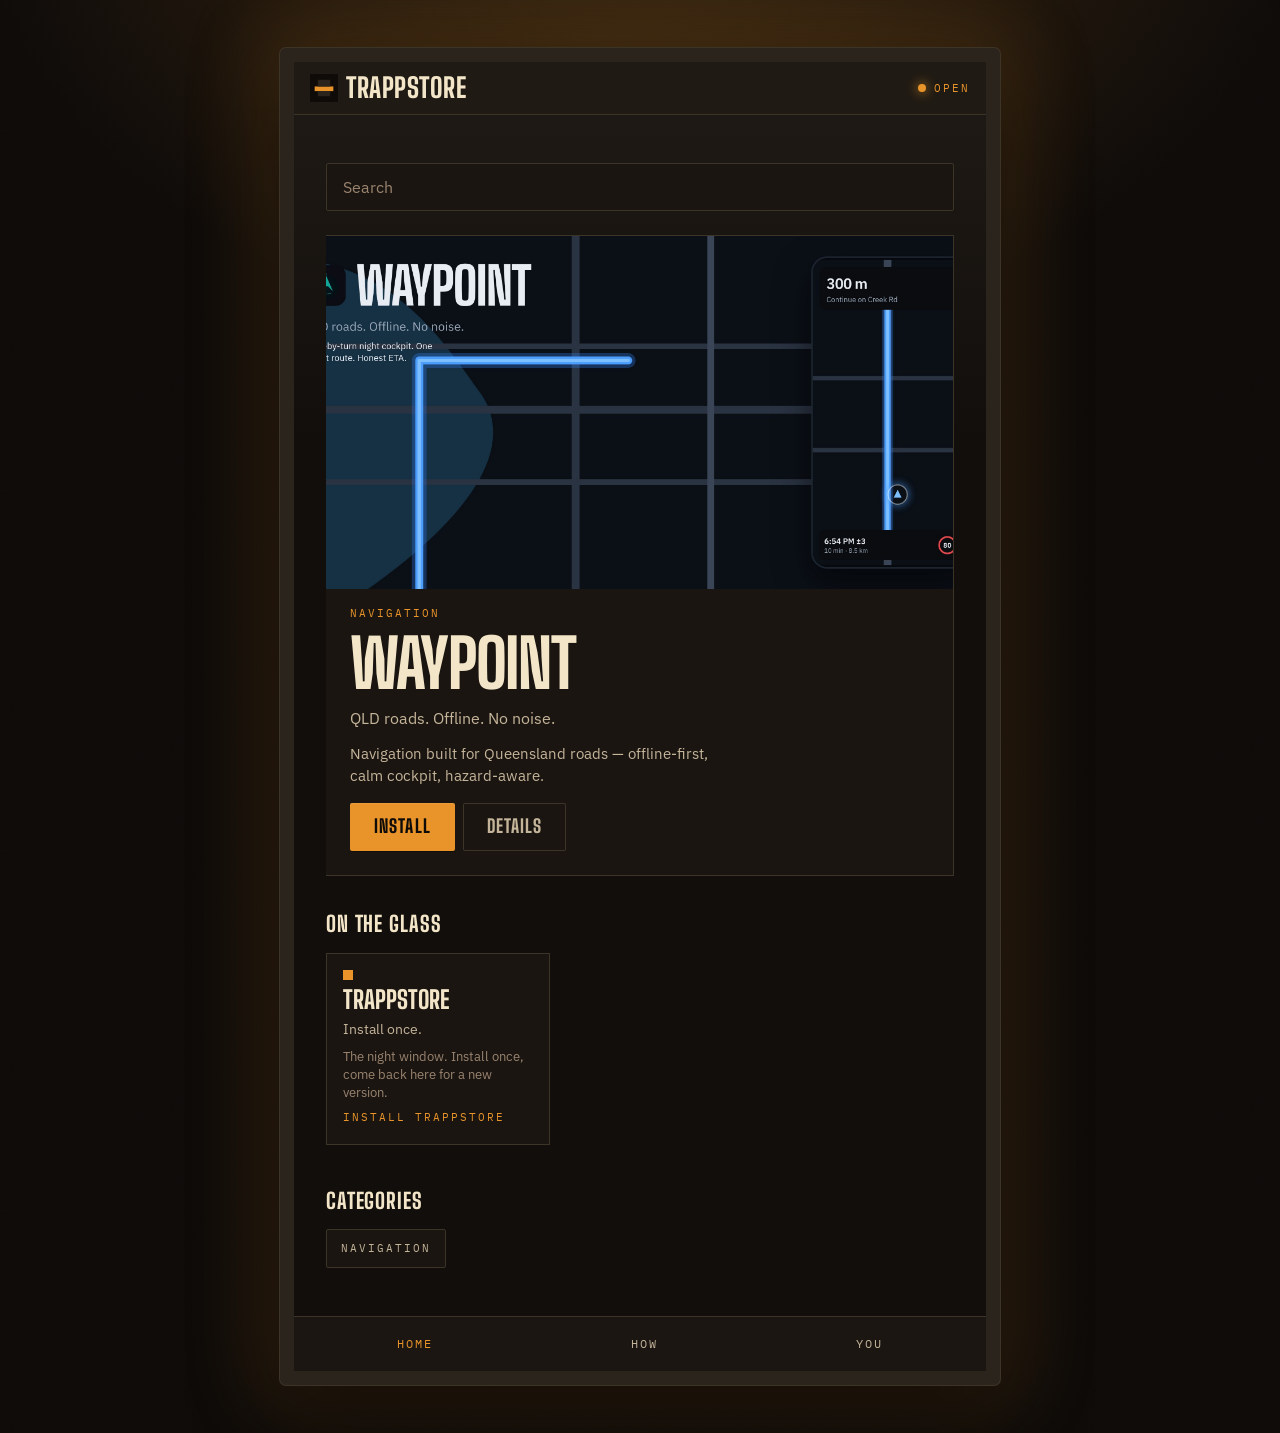
==== index.html @ bc05eb00 "Drop store 2.3.1. Open the APK from Files." ====
<!DOCTYPE html>
<html lang="en">
  <head>
    <meta charset="UTF-8" />
    <meta name="viewport" content="width=device-width, initial-scale=1, viewport-fit=cover" />
    <title>Trappstore</title>
    <meta
      name="description"
      content="Install once. Updates come back here."
    />
    <meta name="theme-color" content="#120E0B" />
    <meta name="color-scheme" content="dark" />
    <meta name="apple-mobile-web-app-capable" content="yes" />
    <meta name="apple-mobile-web-app-status-bar-style" content="black-translucent" />
    <meta name="apple-mobile-web-app-title" content="Trappstore" />
    <link rel="icon" href="/favicon.svg" type="image/svg+xml" />
    <link rel="apple-touch-icon" href="/brand/mark-maskable.svg" />
    <link rel="manifest" href="/site.webmanifest" />
    <link rel="canonical" href="https://trappstore.com/" />
    <meta property="og:type" content="website" />
    <meta property="og:url" content="https://trappstore.com/" />
    <meta property="og:title" content="Trappstore" />
    <meta
      property="og:description"
      content="Install once. Updates come back here."
    />
    <meta property="og:image" content="https://trappstore.com/brand/og.svg" />
    <meta name="twitter:card" content="summary_large_image" />
    <link rel="preload" href="/fonts/big-shoulders-display-700_900-normal-832b1554.woff2" as="font" type="font/woff2" crossorigin />
    <link rel="preload" href="/fonts/ibm-plex-sans-400_600-normal-a68a2001.woff2" as="font" type="font/woff2" crossorigin />
    <link rel="stylesheet" href="/fonts/fonts.css" />
    <script type="module" crossorigin src="/assets/index-CvaovTSV.js"></script>
    <link rel="stylesheet" crossorigin href="/assets/index-BJLSFcBo.css">
  </head>
  <body>
    <div class="night">
      <div class="grain" aria-hidden="true"></div>
      <div class="stage">
        <div class="window">
          <header class="transom">
            <a class="brand" href="/">
              <img src="/brand/mark.svg" width="28" height="28" alt="" />
              <span class="brand-name">Trappstore</span>
            </a>
            <span class="lamp">
              <span class="lamp-dot" aria-hidden="true"></span>
              <span class="lamp-label">Open</span>
            </span>
          </header>
          <div class="marquee" aria-hidden="true" hidden>
            <div class="marquee-track" id="marquee"></div>
          </div>
          <main class="glass" id="app">
            <p class="kicker">Loading the shelf</p>
          </main>
          <footer class="sill">
            <span>SHA-256 · Android 8+</span>
            <a href="/how">How it works</a>
          </footer>
        </div>
      </div>
    </div>

    <noscript>
      <p>JavaScript is off. The files still work.</p>
      <ul>
        <li><a href="/trappstore.apk">Trappstore (Android)</a></li>
        <li><a href="/waypoint/waypoint-0.4.0.apk">Waypoint</a></li>
      </ul>
    </noscript>
  </body>
</html>
---- fonts/fonts.css ----
/* Self-hosted. Latin + Latin-ext only. Variable axes where the file carries them. */

@font-face {
  font-family: "Big Shoulders Display";
  font-style: normal;
  font-weight: 700 900;
  font-display: swap;
  src: url("./big-shoulders-display-700_900-normal-832b1554.woff2") format("woff2");
  unicode-range: U+0000-00FF, U+0131, U+0152-0153, U+02BB-02BC, U+02C6, U+02DA, U+02DC,
    U+0304, U+0308, U+0329, U+2000-206F, U+20AC, U+2122, U+2191, U+2193, U+2212, U+2215,
    U+FEFF, U+FFFD;
}

@font-face {
  font-family: "Big Shoulders Display";
  font-style: normal;
  font-weight: 700 900;
  font-display: swap;
  src: url("./big-shoulders-display-700_900-normal-473c2f14.woff2") format("woff2");
  unicode-range: U+0100-02BA, U+02BD-02C5, U+02C7-02CC, U+02CE-02D7, U+02DD-02FF, U+0304,
    U+0308, U+0329, U+1D00-1DBF, U+1E00-1E9F, U+1EF2-1EFF, U+2020, U+20A0-20AB, U+20AD-20C0,
    U+2113, U+2C60-2C7F, U+A720-A7FF;
}

@font-face {
  font-family: "IBM Plex Sans";
  font-style: normal;
  font-weight: 400 600;
  font-display: swap;
  src: url("./ibm-plex-sans-400_600-normal-a68a2001.woff2") format("woff2");
  unicode-range: U+0000-00FF, U+0131, U+0152-0153, U+02BB-02BC, U+02C6, U+02DA, U+02DC,
    U+0304, U+0308, U+0329, U+2000-206F, U+20AC, U+2122, U+2191, U+2193, U+2212, U+2215,
    U+FEFF, U+FFFD;
}

@font-face {
  font-family: "IBM Plex Sans";
  font-style: normal;
  font-weight: 400 600;
  font-display: swap;
  src: url("./ibm-plex-sans-400_600-normal-71c30cd3.woff2") format("woff2");
  unicode-range: U+0100-02BA, U+02BD-02C5, U+02C7-02CC, U+02CE-02D7, U+02DD-02FF, U+0304,
    U+0308, U+0329, U+1D00-1DBF, U+1E00-1E9F, U+1EF2-1EFF, U+2020, U+20A0-20AB, U+20AD-20C0,
    U+2113, U+2C60-2C7F, U+A720-A7FF;
}

@font-face {
  font-family: "IBM Plex Mono";
  font-style: normal;
  font-weight: 400;
  font-display: swap;
  src: url("./ibm-plex-mono-400-normal-8280ae53.woff2") format("woff2");
  unicode-range: U+0000-00FF, U+0131, U+0152-0153, U+02BB-02BC, U+02C6, U+02DA, U+02DC,
    U+0304, U+0308, U+0329, U+2000-206F, U+20AC, U+2122, U+2191, U+2193, U+2212, U+2215,
    U+FEFF, U+FFFD;
}

@font-face {
  font-family: "IBM Plex Mono";
  font-style: normal;
  font-weight: 400;
  font-display: swap;
  src: url("./ibm-plex-mono-400-normal-7f3996b1.woff2") format("woff2");
  unicode-range: U+0100-02BA, U+02BD-02C5, U+02C7-02CC, U+02CE-02D7, U+02DD-02FF, U+0304,
    U+0308, U+0329, U+1D00-1DBF, U+1E00-1E9F, U+1EF2-1EFF, U+2020, U+20A0-20AB, U+20AD-20C0,
    U+2113, U+2C60-2C7F, U+A720-A7FF;
}
---- assets/index-BJLSFcBo.css ----
@layer tokens{:root{color-scheme:dark;--night: #0e0b09;--asphalt: #120e0b;--surface: #1a1510;--metal: #2a241c;--edge: #3d3428;--ink: #f3e6c8;--muted: #c4b49a;--faint: #9a8470;--sodium: #e8942a;--sodium-hot: #f0b04a;--on-sodium: #0e0b09;--danger: #e07060;--tick: #14b8a6;--trapstar-gold: #e6b422;--glass-shine: oklch(.74 .15 66 / .14);--sodium-spill: oklch(.74 .15 66 / .22);--font-display: "Big Shoulders Display", "Arial Narrow", Impact, sans-serif;--font-body: "IBM Plex Sans", "Segoe UI", system-ui, sans-serif;--font-mono: "IBM Plex Mono", ui-monospace, "Cascadia Mono", monospace;--text-kicker: .6875rem;--text-sm: .75rem;--text-body: 1rem;--text-app: clamp(1.75rem, 7vw, 2.75rem);--text-display: clamp(3.25rem, 14vw, 5.75rem);--leading-display: .92;--leading-app: .95;--leading-body: 1.5;--track-display: -.02em;--track-kicker: .18em;--track-caps: .08em;--sp-1: 4px;--sp-2: 8px;--sp-3: 12px;--sp-4: 16px;--sp-5: 24px;--sp-6: 32px;--sp-7: 48px;--sp-8: 80px;--r-control: 2px;--r-window: 6px;--frame: 10px;--frame-md: 14px;--window-max: 720px;--night-pad: var(--sp-4);--night-pad-md: var(--sp-7);--os-grid: 100%;--t-micro: .12s;--t-ui: .22s;--t-hero: .52s;--ease-out: cubic-bezier(.16, 1, .3, 1);--ease-in: cubic-bezier(.55, 0, 1, .45);--ease-move: cubic-bezier(.65, 0, .35, 1);--shadow-window: 0 0 0 1px var(--edge), 0 24px 80px rgb(8 6 4 / .72), 0 0 80px 16px var(--sodium-spill);--shadow-slot: inset 0 1px 0 rgb(255 255 255 / .08), 0 1px 0 rgb(0 0 0 / .4)}@media(prefers-reduced-motion:reduce){:root{--t-micro: 0ms;--t-ui: 0ms;--t-hero: 0ms}}}@layer reset,tokens,layout,components,utilities;@layer reset{*,*:before,*:after{box-sizing:border-box}:where(*){margin:0}html{height:100%;background:var(--night)}body{min-height:100svh;line-height:var(--leading-body);-webkit-font-smoothing:antialiased;text-rendering:optimizeLegibility;font-family:var(--font-body);color:var(--ink);background:var(--night)}:where(img,picture,video,svg){display:block;max-inline-size:100%}:where(input,button,textarea,select,a){font:inherit;color:inherit}:where(h1,h2,h3){text-wrap:balance;overflow-wrap:break-word;text-box:trim-both cap alphabetic}:where(p,li,figcaption){text-wrap:pretty}:where(ul,ol)[role=list]{list-style:none;padding:0}a{text-decoration-thickness:1px;text-underline-offset:.18em}:focus-visible{outline:2px solid var(--sodium);outline-offset:3px}::selection{background:var(--sodium);color:var(--on-sodium)}}@layer layout{.night{min-height:100svh;position:relative;isolation:isolate;background:radial-gradient(90% 55% at 50% -8%,var(--sodium-spill),transparent 58%),var(--night);padding:var(--night-pad);padding-top:max(var(--night-pad),env(safe-area-inset-top));padding-bottom:max(var(--sp-6),env(safe-area-inset-bottom));transition:padding var(--t-hero) var(--ease-out)}.grain{pointer-events:none;position:absolute;inset:0;z-index:0;opacity:.045;mix-blend-mode:overlay;background-image:url("data:image/svg+xml,%3Csvg xmlns='http://www.w3.org/2000/svg' width='180' height='180'%3E%3Cfilter id='n'%3E%3CfeTurbulence type='fractalNoise' baseFrequency='0.8' numOctaves='2' stitchTiles='stitch'/%3E%3C/filter%3E%3Crect width='100%25' height='100%25' filter='url(%23n)'/%3E%3C/svg%3E")}.stage{position:relative;z-index:1;width:min(100%,var(--window-max));margin-inline:auto;transition:width var(--t-hero) var(--ease-out)}.window{background:var(--asphalt);border:var(--frame) solid var(--metal);border-radius:var(--r-window);box-shadow:var(--shadow-window);position:relative;overflow:clip;display:flex;flex-direction:column;transition:border-width var(--t-hero) var(--ease-out),border-radius var(--t-hero) var(--ease-out),box-shadow var(--t-hero) var(--ease-out),min-height var(--t-hero) var(--ease-out)}.window:before{content:"";position:absolute;inset:0 auto auto 0;width:100%;height:42%;pointer-events:none;background:linear-gradient(180deg,rgb(243 230 200 / .06),transparent 70%);z-index:1}.transom{position:relative;z-index:2;display:flex;align-items:center;gap:var(--sp-3);padding:var(--sp-3) var(--sp-4);border-bottom:1px solid var(--edge);background:color-mix(in oklch,var(--metal) 55%,var(--asphalt))}.brand{display:flex;align-items:center;gap:var(--sp-2);text-decoration:none;min-width:0}.brand img{width:28px;height:28px;flex-shrink:0}.brand-name{font-family:var(--font-display);font-weight:800;font-size:1.7rem;letter-spacing:.02em;line-height:.9;text-transform:uppercase;color:var(--ink)}.lamp{margin-inline-start:auto;display:inline-flex;align-items:center;gap:var(--sp-2);font-family:var(--font-mono);font-size:var(--text-kicker);letter-spacing:var(--track-kicker);text-transform:uppercase;color:var(--sodium);user-select:none;cursor:pointer}.lamp.is-hold{color:var(--sodium-hot)}.lamp.is-hold .lamp-dot{transform:scale(1.6);box-shadow:0 0 28px var(--sodium)}.window:has(.lamp.is-hold) .transom{background:color-mix(in oklch,var(--sodium) 40%,var(--metal))}.lamp-dot{width:8px;height:8px;border-radius:50%;background:var(--sodium);box-shadow:0 0 12px var(--sodium);flex-shrink:0;transition:transform var(--t-ui) var(--ease-out),box-shadow var(--t-ui) var(--ease-out)}body[data-room=back]{--window-max: 100vw;--frame: 0px;--frame-md: 0px;--r-window: 0px;--night-pad: 0px;--night-pad-md: 0px}body[data-room=back] .night,body[data-room=back] .stage,body[data-room=back] .window{min-height:100svh;min-height:100dvh;width:100%}body[data-room=back] .night{padding-top:0;padding-bottom:0;background:radial-gradient(70% 40% at 50% 0%,oklch(.74 .15 66 / .28),transparent 55%),var(--night)}body[data-room=back] .window{box-shadow:none;border-color:transparent;background:transparent}body[data-room=back] .window.is-open .glass{animation:settle var(--t-hero) var(--ease-out) both}body[data-room=back] .glass{overflow:auto;min-height:0}body[data-room=back] .sill{flex-shrink:0}body[data-room=back] .transom{background:color-mix(in oklch,var(--sodium) 18%,var(--metal));padding-top:max(var(--sp-3),env(safe-area-inset-top))}body[data-room=back] .brand-name{display:none}body[data-room=back] .lamp{color:var(--sodium-hot)}body[data-room=back] .sill{justify-content:center;gap:var(--sp-7);padding-block:var(--sp-4);padding-bottom:max(var(--sp-4),env(safe-area-inset-bottom));background:color-mix(in oklch,var(--metal) 72%,var(--asphalt))}.marquee{overflow:hidden;border-bottom:1px solid var(--edge);color:var(--faint);font-family:var(--font-mono);font-size:var(--text-kicker);letter-spacing:var(--track-caps);text-transform:uppercase;line-height:1;padding-block:var(--sp-2);position:relative;z-index:2;mask-image:linear-gradient(90deg,transparent,#000 8%,#000 92%,transparent)}.marquee-track{display:flex;gap:var(--sp-6);width:max-content;animation:crawl 36s linear infinite}@keyframes crawl{0%{transform:translate(0)}to{transform:translate(-50%)}}.glass{position:relative;z-index:2;padding:var(--sp-5) var(--sp-4) var(--sp-6);flex:1 1 auto}.sill{position:relative;z-index:2;display:flex;flex-wrap:wrap;gap:var(--sp-3) var(--sp-5);justify-content:space-around;padding:var(--sp-3) var(--sp-4);border-top:1px solid var(--edge);background:color-mix(in oklch,var(--metal) 40%,var(--asphalt));font-family:var(--font-mono);font-size:var(--text-sm);color:var(--faint)}.dock-item{color:var(--faint);text-decoration:none;letter-spacing:var(--track-kicker);text-transform:uppercase;padding:6px 10px}.dock-item.is-on{color:var(--sodium)}body[data-room=back] .dock-item{padding:8px 12px;letter-spacing:var(--track-caps)}.sill a{color:var(--muted);text-decoration:none}.sill a:hover{color:var(--ink)}@media(min-width:768px){.night{padding:var(--night-pad-md)}.window{border-width:var(--frame-md)}.glass{padding:var(--sp-7) var(--sp-6) var(--sp-7)}body[data-room=back] .night{padding:0}body[data-room=back] .glass{padding:var(--sp-6) var(--sp-5) var(--sp-7)}}}@layer components{.kicker{font-family:var(--font-mono);font-size:var(--text-kicker);letter-spacing:var(--track-kicker);text-transform:uppercase;color:var(--sodium);margin-bottom:var(--sp-3)}.display{font-family:var(--font-display);font-weight:800;font-size:var(--text-display);line-height:var(--leading-display);letter-spacing:var(--track-display);text-transform:uppercase;color:var(--ink);margin-bottom:var(--sp-4)}.lede{max-width:38ch;color:var(--muted);font-size:1.05rem;margin-bottom:var(--sp-6)}.slot-row{display:flex;flex-wrap:wrap;gap:var(--sp-2);align-items:center;margin-bottom:var(--sp-7)}.slot{--slot-bg: var(--sodium);--slot-fg: var(--on-sodium);appearance:none;border:0;display:inline-flex;align-items:center;justify-content:center;gap:var(--sp-2);min-height:48px;padding:0 var(--sp-5);background:var(--slot-bg);color:var(--slot-fg);font-family:var(--font-display);font-weight:800;font-size:1.15rem;letter-spacing:.06em;text-transform:uppercase;text-decoration:none;border-radius:var(--r-control);box-shadow:var(--shadow-slot);cursor:pointer;transform:translateY(0);transition:transform var(--t-micro) var(--ease-out),filter var(--t-micro) var(--ease-out)}.slot:hover{filter:brightness(1.06)}@media(hover:hover){.slot:hover{transform:translateY(-1px)}}.slot:active{transform:translateY(1px) scale(.98);transition-duration:80ms}.slot[aria-disabled=true],.slot.is-dead{--slot-bg: var(--surface);--slot-fg: var(--faint);box-shadow:inset 0 0 0 1px var(--edge);cursor:not-allowed;filter:none;transform:none;pointer-events:none}.slot-ghost{--slot-bg: transparent;--slot-fg: var(--muted);box-shadow:inset 0 0 0 1px var(--edge)}.slot-ghost:hover{--slot-fg: var(--ink)}.front{display:grid;gap:var(--sp-5)}.front-search{width:100%;min-height:48px;padding:0 var(--sp-4);border:1px solid var(--edge);border-radius:var(--r-control);background:var(--surface);color:var(--ink);font-family:var(--font-body);font-size:1rem}.front-search::placeholder{color:var(--faint)}.front-search:focus{outline:2px solid var(--sodium);outline-offset:2px}.front-body{display:grid;gap:var(--sp-6)}.hero{padding:var(--sp-5);background:linear-gradient(180deg,color-mix(in oklch,var(--row-accent, var(--sodium)) 22%,var(--surface)),var(--surface));border:1px solid var(--edge);border-left:4px solid var(--row-accent, var(--sodium))}.hero.has-art{padding:0;border-left:0;overflow:clip;background:var(--surface)}.hero-art{position:relative;aspect-ratio:16 / 9;overflow:clip;background:var(--night)}.hero-art img{width:100%;height:100%;object-fit:cover;object-position:center}.hero-copy{padding:var(--sp-4) var(--sp-5) var(--sp-5)}.hero-name{font-family:var(--font-display);font-weight:800;font-size:clamp(2.4rem,10vw,4.2rem);line-height:.9;letter-spacing:var(--track-display);text-transform:uppercase;margin:var(--sp-2) 0 var(--sp-3)}.hero-tag{color:var(--muted);max-width:36ch;margin-bottom:var(--sp-3)}.hero-desc{color:var(--muted);max-width:42ch;margin-bottom:var(--sp-4);font-size:.95rem}.hero .slot-row{margin-bottom:0}.rail-title{font-family:var(--font-display);font-weight:800;font-size:1.35rem;letter-spacing:.04em;text-transform:uppercase;margin-bottom:var(--sp-3)}.cards{display:flex;gap:var(--sp-3);overflow-x:auto;padding-bottom:var(--sp-2);scroll-snap-type:x mandatory;-webkit-overflow-scrolling:touch}.card{flex:0 0 14rem;scroll-snap-align:start;display:grid;gap:8px;padding:var(--sp-4);background:var(--surface);border:1px solid var(--edge);text-decoration:none;color:inherit;min-height:12rem;align-content:start}.card.has-art{padding:0;overflow:clip}.card-art{display:block;aspect-ratio:16 / 9;overflow:clip;background:var(--night)}.card-art img{width:100%;height:100%;object-fit:cover}.card.has-art .card-name,.card.has-art .card-tag,.card.has-art .card-desc,.card.has-art .card-act{padding-inline:var(--sp-4)}.card.has-art .card-name{padding-top:var(--sp-3)}.card.has-art .card-act{padding-bottom:var(--sp-4)}.card-desc{color:var(--faint);font-size:.82rem;line-height:1.35;display:-webkit-box;-webkit-box-orient:vertical;-webkit-line-clamp:3;overflow:hidden}.card:hover{border-color:var(--sodium)}.card.is-deck,.hero.is-deck{opacity:.55}.card.is-soon,.hero.is-soon{opacity:.72}.hero.is-soon .hero-art img,.card.is-soon .card-art img,.app-cover.is-soon img{opacity:.38;filter:saturate(.35)}.hero.is-soon .hero-name,.card.is-soon .card-name{opacity:.7}.card.is-soon .card-act{color:var(--faint)}.census{font-family:var(--font-mono);font-size:var(--text-kicker);letter-spacing:var(--track-caps);text-transform:uppercase;color:var(--faint)}.os{display:grid;gap:var(--sp-5);justify-items:stretch;width:min(100%,36rem);margin-inline:auto;padding-top:var(--sp-5)}.os-search{width:100%;background:color-mix(in oklch,var(--asphalt) 70%,var(--surface));border-color:color-mix(in oklch,var(--edge) 70%,transparent)}.os-body{display:grid;gap:var(--sp-5);justify-items:stretch}.os-clock{font-family:var(--font-display);font-weight:800;font-size:clamp(4.5rem,22vw,7.5rem);line-height:.85;letter-spacing:var(--track-display);font-variant-numeric:tabular-nums;color:var(--ink);text-align:center}.os-bar{font-family:var(--font-mono);font-size:var(--text-kicker);letter-spacing:var(--track-caps);text-transform:uppercase;color:var(--sodium);text-align:center}.os-grid{display:grid;grid-template-columns:repeat(4,1fr);gap:var(--sp-5) var(--sp-3);width:min(100%,var(--os-grid));margin-inline:auto}.os-clock,.os-bar{text-align:center}.os-app{display:grid;gap:var(--sp-2);justify-items:center;text-decoration:none;color:inherit;min-width:0;animation:settle var(--t-hero) var(--ease-out) both;animation-delay:calc(var(--i, 0) * 40ms)}.os-glyph{display:grid;place-items:center;width:100%;aspect-ratio:1;background:var(--surface);border:1px solid var(--edge);border-top:3px solid var(--row-accent, var(--sodium));font-family:var(--font-display);font-weight:800;font-size:clamp(1.15rem,4.5vw,1.65rem);line-height:1;text-transform:uppercase;color:var(--ink)}.os-app:hover .os-glyph{border-color:var(--row-accent, var(--sodium));background:color-mix(in oklch,var(--row-accent, var(--sodium)) 12%,var(--surface))}.os-label{font-family:var(--font-mono);font-size:var(--text-kicker);letter-spacing:var(--track-kicker);text-transform:uppercase;color:var(--muted);text-align:center;max-width:100%;line-height:1.25;display:-webkit-box;-webkit-box-orient:vertical;-webkit-line-clamp:2;overflow:hidden}.os-app.is-deck{opacity:.45}.os-run{display:grid;justify-items:center;text-align:center;gap:var(--sp-4);width:min(100%,22rem);margin-inline:auto;padding-top:var(--sp-5)}.os-run .back{justify-self:start}.os-run .lede{margin-bottom:0}.os-run .slot-row{margin-bottom:0;justify-content:center}.os-run-glyph{width:5.5rem}.run{display:grid;gap:var(--sp-4);width:min(100%,22rem);margin-inline:auto;padding-top:var(--sp-5);text-align:center}.run .back{justify-self:start;text-align:start}.run .display{margin-bottom:0}@keyframes settle{0%{opacity:0;transform:translateY(12px)}to{opacity:1;transform:none}}.card-pip{width:10px;height:10px;background:var(--row-accent, var(--sodium))}.card-name{font-family:var(--font-display);font-weight:800;font-size:1.55rem;line-height:.95;text-transform:uppercase}.card-tag{color:var(--muted);font-size:.88rem}.card-act{margin-top:auto;font-family:var(--font-mono);font-size:var(--text-kicker);letter-spacing:var(--track-kicker);text-transform:uppercase;color:var(--sodium)}.app-cover{margin:0 0 var(--sp-5);aspect-ratio:16 / 9;overflow:clip;border:1px solid var(--edge);background:var(--night)}.app-cover img{width:100%;height:100%;object-fit:cover}.shots{display:flex;gap:var(--sp-3);overflow-x:auto;margin:var(--sp-5) 0;scroll-snap-type:x mandatory;-webkit-overflow-scrolling:touch}.shot{flex:0 0 min(72%,18rem);scroll-snap-align:start;margin:0;overflow:clip;border:1px solid var(--edge);background:var(--night)}.shot img{width:100%;height:100%;aspect-ratio:16 / 10;object-fit:cover;display:block}.cats{display:flex;flex-wrap:wrap;gap:var(--sp-2)}.cat{appearance:none;padding:10px 14px;background:var(--surface);border:1px solid var(--edge);border-radius:var(--r-control);font-family:var(--font-mono);font-size:var(--text-kicker);letter-spacing:var(--track-kicker);text-transform:uppercase;color:var(--muted);cursor:pointer}.cat:hover{border-color:var(--sodium);color:var(--ink)}.cat.is-on{border-color:var(--sodium);color:var(--sodium);background:color-mix(in oklch,var(--sodium) 12%,var(--surface))}.shelf{display:flex;flex-direction:column;border-top:1px solid var(--edge)}.row{display:grid;grid-template-columns:2.4rem 1fr auto;gap:var(--sp-3);align-items:center;padding:var(--sp-4) 0;border-bottom:1px solid var(--edge);text-decoration:none;color:inherit;min-height:88px;transition:background-color var(--t-ui) var(--ease-out)}.row:hover{background:color-mix(in oklch,var(--sodium) 6%,transparent)}.row-n{font-family:var(--font-mono);font-size:var(--text-sm);color:var(--faint);letter-spacing:.04em}.row-copy{display:flex;flex-direction:column;min-width:0}.row-name{display:block;font-family:var(--font-display);font-weight:800;font-size:var(--text-app);line-height:var(--leading-app);letter-spacing:var(--track-display);text-transform:uppercase}.row-tag{display:block;color:var(--muted);font-size:.92rem;margin-top:2px}.row-pip{width:8px;height:8px;border-radius:1px;background:var(--row-accent, var(--sodium));display:inline-block;margin-right:var(--sp-2);vertical-align:.15em}.row-action{font-family:var(--font-mono);font-size:var(--text-kicker);letter-spacing:var(--track-kicker);text-transform:uppercase;color:var(--sodium);white-space:nowrap}.row.is-deck .row-name,.row.is-deck .row-tag,.row.is-deck .row-n{opacity:.55}.row.is-deck .row-action{color:var(--faint)}.back{display:inline-flex;align-items:center;gap:var(--sp-2);font-family:var(--font-mono);font-size:var(--text-kicker);letter-spacing:var(--track-kicker);text-transform:uppercase;color:var(--faint);text-decoration:none;margin-bottom:var(--sp-5)}.back:hover{color:var(--ink)}.receipt{margin-top:var(--sp-6);padding:var(--sp-4);background:var(--surface);border:1px dashed var(--edge);font-family:var(--font-mono);font-size:var(--text-sm);color:var(--muted);display:grid;gap:var(--sp-2)}.receipt dt{color:var(--faint);font-size:var(--text-kicker);letter-spacing:var(--track-caps);text-transform:uppercase}.receipt dd{color:var(--ink);overflow-wrap:anywhere;font-variant-numeric:tabular-nums}.receipt-hash{cursor:pointer;border:0;background:none;padding:0;text-align:start;color:var(--ink);font:inherit;font-variant-numeric:tabular-nums}.receipt-hash:hover{color:var(--sodium)}.notes{margin-top:var(--sp-5);color:var(--muted);max-width:52ch}.how-list{display:grid;gap:var(--sp-5);margin-top:var(--sp-5)}.how-n{font-family:var(--font-display);font-weight:800;font-size:2rem;line-height:1;color:var(--sodium);letter-spacing:-.02em}.how-title{font-family:var(--font-display);font-weight:800;text-transform:uppercase;letter-spacing:.04em;font-size:1.4rem;margin:var(--sp-1) 0 var(--sp-2)}.how-body{color:var(--muted);max-width:46ch}.banner{margin-bottom:var(--sp-5);padding:var(--sp-3) var(--sp-4);border-left:3px solid var(--sodium);background:color-mix(in oklch,var(--sodium) 10%,transparent);color:var(--ink);font-size:.95rem}.banner strong{font-family:var(--font-display);font-weight:800;letter-spacing:.04em;text-transform:uppercase}.ios-sheet{margin-top:var(--sp-4);padding:var(--sp-4);background:var(--surface);border:1px solid var(--edge);color:var(--muted);display:grid;gap:var(--sp-2)}.ios-sheet ol{padding-inline-start:1.2rem;display:grid;gap:var(--sp-2)}.empty,.error{padding:var(--sp-7) 0;color:var(--muted)}.error{color:var(--danger)}.stash-file{display:grid;grid-template-columns:1fr auto;gap:var(--sp-3);align-items:center;padding:var(--sp-4) 0;border-bottom:1px solid var(--edge)}.stash-name{font-family:var(--font-mono);font-size:.92rem;color:var(--ink);text-decoration:none;overflow-wrap:anywhere}.stash-name:hover{color:var(--sodium)}.stash-meta{color:var(--faint);font-size:var(--text-sm);font-family:var(--font-mono);margin-top:4px}.ticket{display:grid;gap:var(--sp-3);max-width:28rem}.ticket-miss{color:var(--faint);font-family:var(--font-mono);font-size:var(--text-sm)}.rooms{display:grid;grid-template-columns:1fr 1fr;gap:var(--sp-3);margin-bottom:var(--sp-6)}.room-card{display:grid;gap:4px;padding:var(--sp-4);background:var(--surface);border:1px solid var(--edge);text-decoration:none;color:inherit}.room-card strong{font-family:var(--font-display);font-size:1.6rem;text-transform:uppercase;letter-spacing:.04em}.room-card span{color:var(--muted);font-size:.9rem}.room-card:hover{border-color:var(--sodium)}.skel{height:72px;border-bottom:1px solid var(--edge);background:linear-gradient(90deg,var(--surface) 0%,color-mix(in oklch,var(--ink) 6%,var(--surface)) 50%,var(--surface) 100%);background-size:200% 100%;animation:sheen 1.4s var(--ease-move) infinite}@keyframes sheen{0%{background-position:100% 0}to{background-position:-100% 0}}}@layer utilities{.visually-hidden{position:absolute;width:1px;height:1px;padding:0;margin:-1px;overflow:hidden;clip:rect(0,0,0,0);white-space:nowrap;border:0}}@media(prefers-reduced-motion:reduce){.marquee-track,.skel,.os-app{animation:none}}@media(forced-colors:active){.slot{border:1px solid ButtonText}.lamp-dot{forced-color-adjust:none}:focus-visible{outline:2px solid CanvasText}}
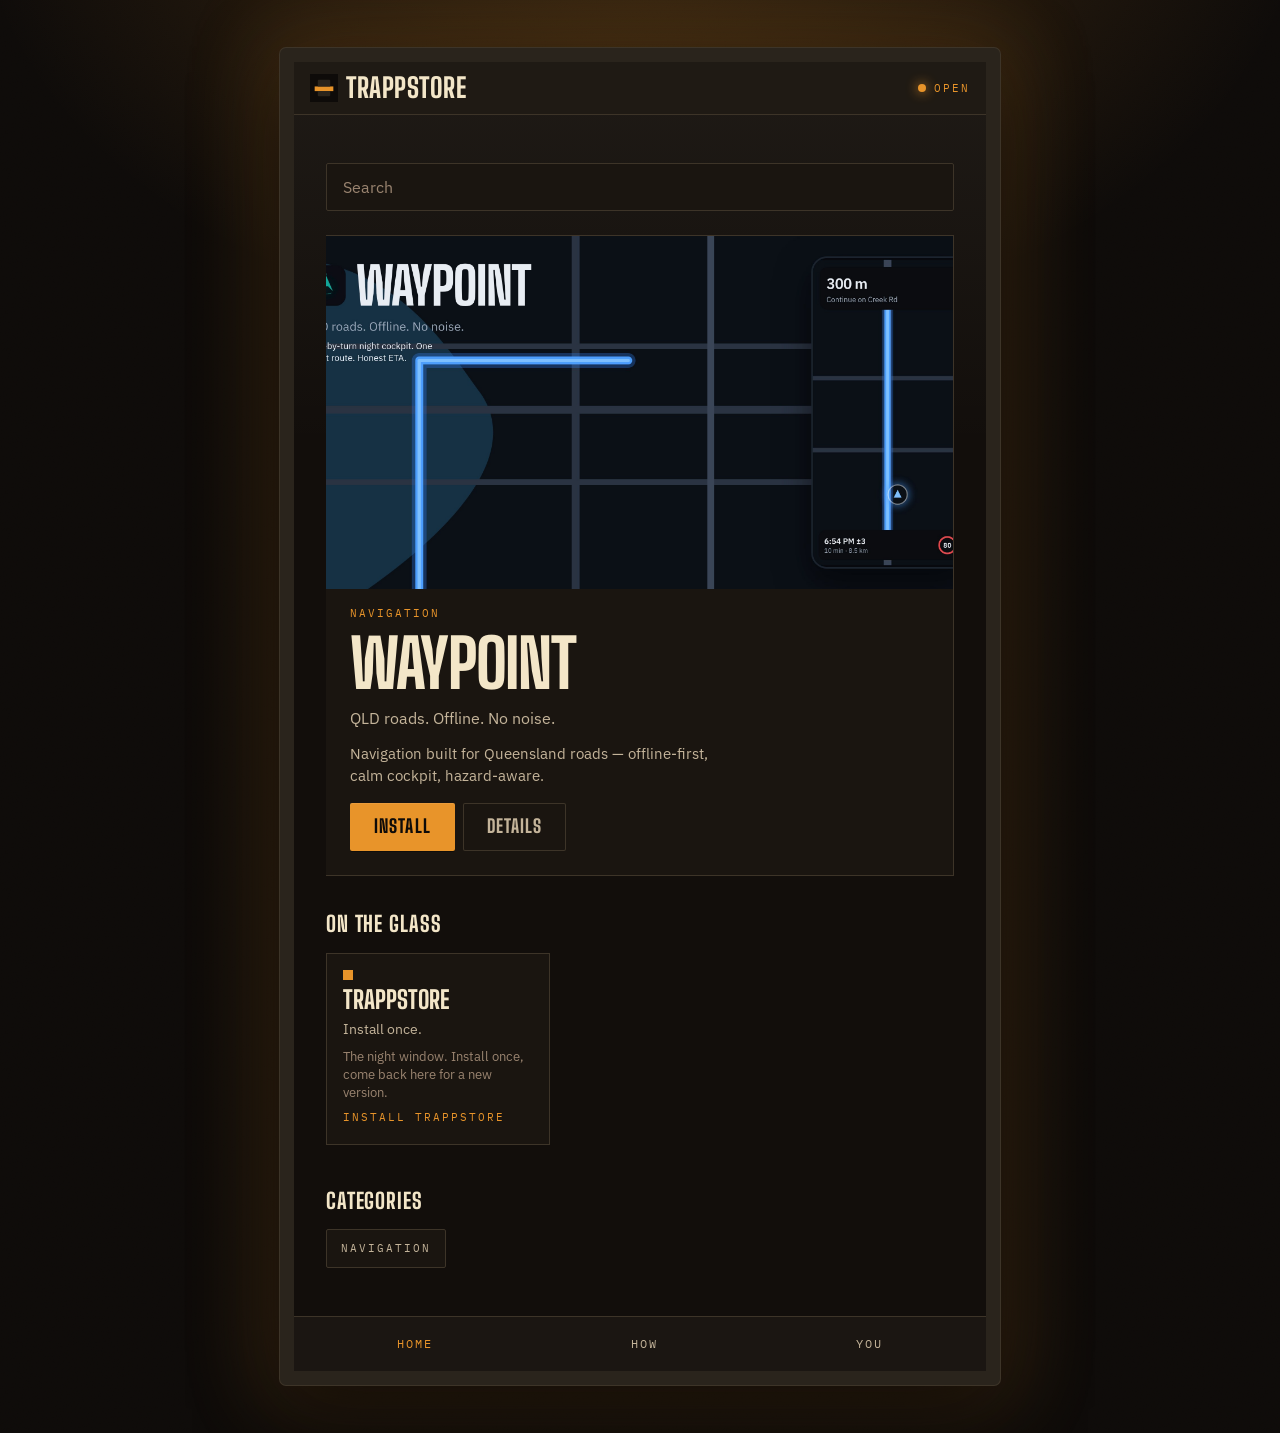
==== commit 02098dcd: "Save APKs to Downloads instead of Chrome install." ====
--- a/index.html
+++ b/index.html
@@ -29,7 +29,7 @@
     <link rel="preload" href="/fonts/big-shoulders-display-700_900-normal-832b1554.woff2" as="font" type="font/woff2" crossorigin />
     <link rel="preload" href="/fonts/ibm-plex-sans-400_600-normal-a68a2001.woff2" as="font" type="font/woff2" crossorigin />
     <link rel="stylesheet" href="/fonts/fonts.css" />
-    <script type="module" crossorigin src="/assets/index-CvaovTSV.js"></script>
+    <script type="module" crossorigin src="/assets/index-CxJkx9Kc.js"></script>
     <link rel="stylesheet" crossorigin href="/assets/index-BJLSFcBo.css">
   </head>
   <body>
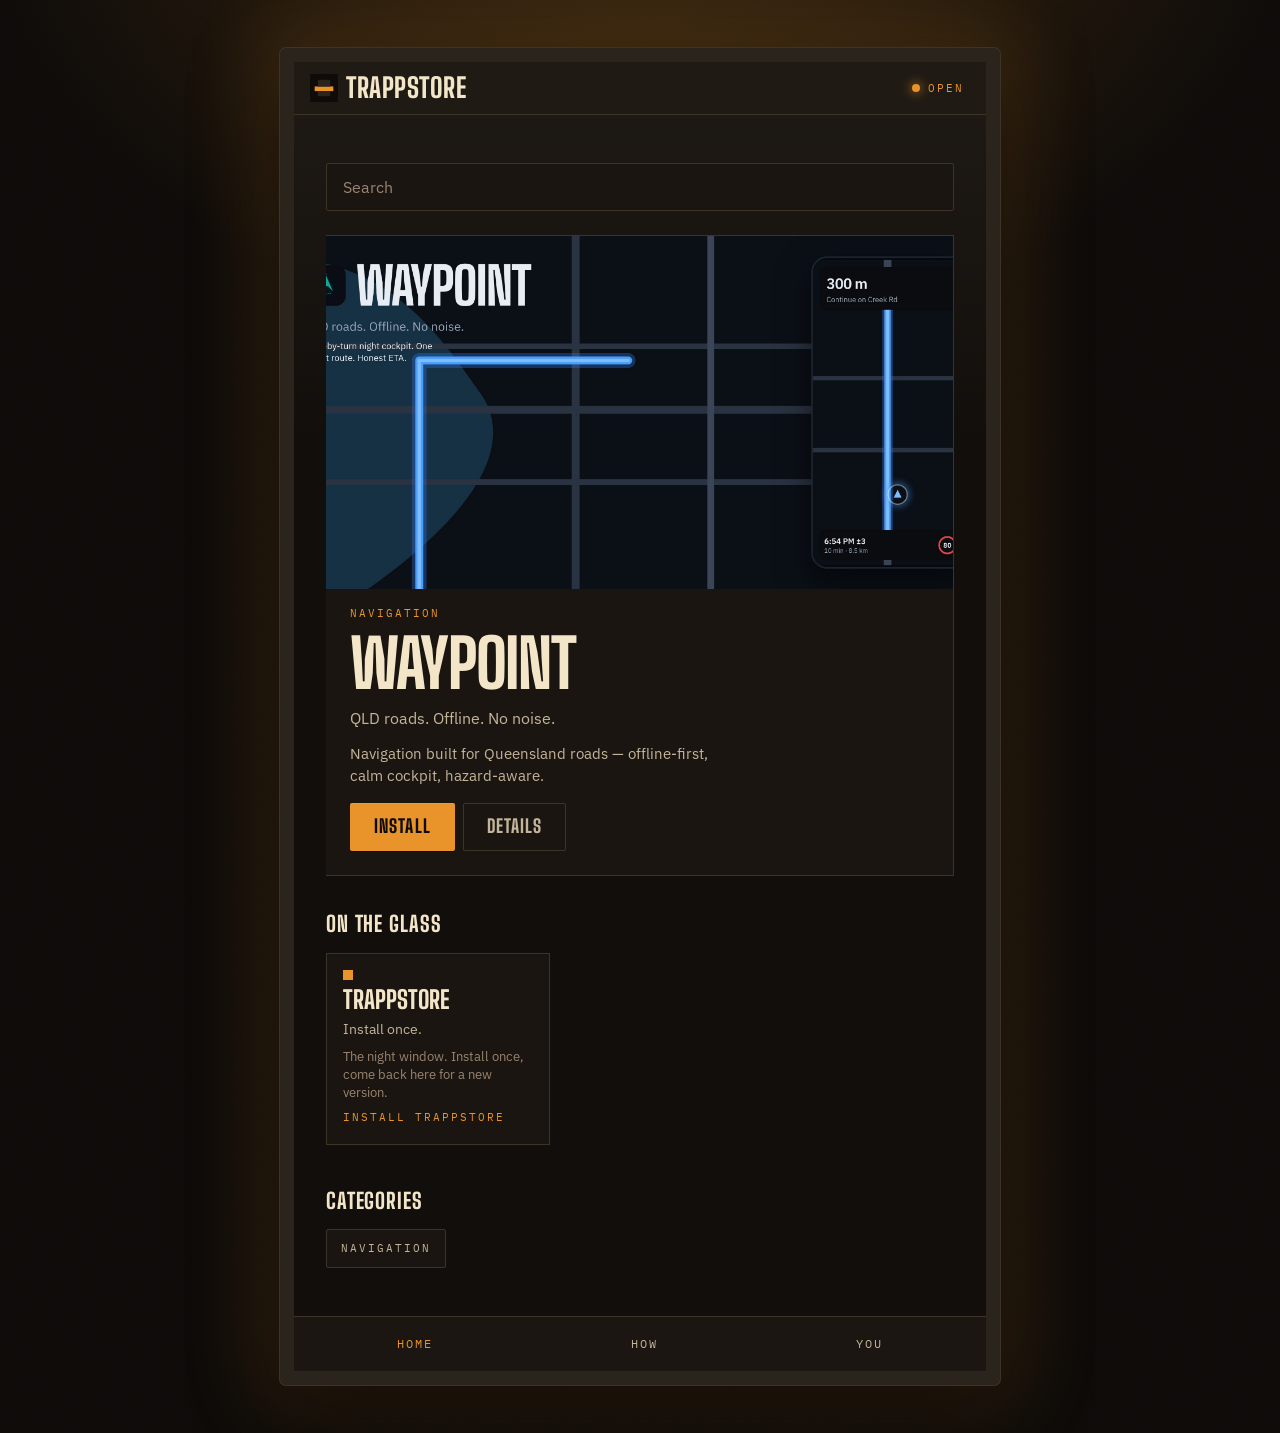
==== commit 5ea9784b: "Drop store 2.4.0. Hold Open. Paste in Search." ====
--- a/index.html
+++ b/index.html
@@ -29,8 +29,8 @@
     <link rel="preload" href="/fonts/big-shoulders-display-700_900-normal-832b1554.woff2" as="font" type="font/woff2" crossorigin />
     <link rel="preload" href="/fonts/ibm-plex-sans-400_600-normal-a68a2001.woff2" as="font" type="font/woff2" crossorigin />
     <link rel="stylesheet" href="/fonts/fonts.css" />
-    <script type="module" crossorigin src="/assets/index-CxJkx9Kc.js"></script>
-    <link rel="stylesheet" crossorigin href="/assets/index-BJLSFcBo.css">
+    <script type="module" crossorigin src="/assets/index-BcwlYlNf.js"></script>
+    <link rel="stylesheet" crossorigin href="/assets/index-DaZwXVl7.css">
   </head>
   <body>
     <div class="night">
@@ -42,7 +42,7 @@
               <img src="/brand/mark.svg" width="28" height="28" alt="" />
               <span class="brand-name">Trappstore</span>
             </a>
-            <span class="lamp">
+            <span class="lamp" role="button">
               <span class="lamp-dot" aria-hidden="true"></span>
               <span class="lamp-label">Open</span>
             </span>
--- a/assets/index-DaZwXVl7.css
+++ b/assets/index-DaZwXVl7.css
@@ -0,0 +1 @@
+@layer tokens{:root{color-scheme:dark;--night: #0e0b09;--asphalt: #120e0b;--surface: #1a1510;--metal: #2a241c;--edge: #3d3428;--ink: #f3e6c8;--muted: #c4b49a;--faint: #9a8470;--sodium: #e8942a;--sodium-hot: #f0b04a;--on-sodium: #0e0b09;--danger: #e07060;--tick: #14b8a6;--trapstar-gold: #e6b422;--glass-shine: oklch(.74 .15 66 / .14);--sodium-spill: oklch(.74 .15 66 / .22);--font-display: "Big Shoulders Display", "Arial Narrow", Impact, sans-serif;--font-body: "IBM Plex Sans", "Segoe UI", system-ui, sans-serif;--font-mono: "IBM Plex Mono", ui-monospace, "Cascadia Mono", monospace;--text-kicker: .6875rem;--text-sm: .75rem;--text-body: 1rem;--text-app: clamp(1.75rem, 7vw, 2.75rem);--text-display: clamp(3.25rem, 14vw, 5.75rem);--leading-display: .92;--leading-app: .95;--leading-body: 1.5;--track-display: -.02em;--track-kicker: .18em;--track-caps: .08em;--sp-1: 4px;--sp-2: 8px;--sp-3: 12px;--sp-4: 16px;--sp-5: 24px;--sp-6: 32px;--sp-7: 48px;--sp-8: 80px;--r-control: 2px;--r-window: 6px;--frame: 10px;--frame-md: 14px;--window-max: 720px;--night-pad: var(--sp-4);--night-pad-md: var(--sp-7);--os-grid: 100%;--t-micro: .12s;--t-ui: .22s;--t-hero: .52s;--ease-out: cubic-bezier(.16, 1, .3, 1);--ease-in: cubic-bezier(.55, 0, 1, .45);--ease-move: cubic-bezier(.65, 0, .35, 1);--shadow-window: 0 0 0 1px var(--edge), 0 24px 80px rgb(8 6 4 / .72), 0 0 80px 16px var(--sodium-spill);--shadow-slot: inset 0 1px 0 rgb(255 255 255 / .08), 0 1px 0 rgb(0 0 0 / .4)}@media(prefers-reduced-motion:reduce){:root{--t-micro: 0ms;--t-ui: 0ms;--t-hero: 0ms}}}@layer reset,tokens,layout,components,utilities;@layer reset{*,*:before,*:after{box-sizing:border-box}:where(*){margin:0}html{height:100%;background:var(--night)}body{min-height:100svh;line-height:var(--leading-body);-webkit-font-smoothing:antialiased;text-rendering:optimizeLegibility;font-family:var(--font-body);color:var(--ink);background:var(--night)}:where(img,picture,video,svg){display:block;max-inline-size:100%}:where(input,button,textarea,select,a){font:inherit;color:inherit}:where(h1,h2,h3){text-wrap:balance;overflow-wrap:break-word;text-box:trim-both cap alphabetic}:where(p,li,figcaption){text-wrap:pretty}:where(ul,ol)[role=list]{list-style:none;padding:0}a{text-decoration-thickness:1px;text-underline-offset:.18em}:focus-visible{outline:2px solid var(--sodium);outline-offset:3px}::selection{background:var(--sodium);color:var(--on-sodium)}}@layer layout{.night{min-height:100svh;position:relative;isolation:isolate;background:radial-gradient(90% 55% at 50% -8%,var(--sodium-spill),transparent 58%),var(--night);padding:var(--night-pad);padding-top:max(var(--night-pad),env(safe-area-inset-top));padding-bottom:max(var(--sp-6),env(safe-area-inset-bottom));transition:padding var(--t-hero) var(--ease-out)}.grain{pointer-events:none;position:absolute;inset:0;z-index:0;opacity:.045;mix-blend-mode:overlay;background-image:url("data:image/svg+xml,%3Csvg xmlns='http://www.w3.org/2000/svg' width='180' height='180'%3E%3Cfilter id='n'%3E%3CfeTurbulence type='fractalNoise' baseFrequency='0.8' numOctaves='2' stitchTiles='stitch'/%3E%3C/filter%3E%3Crect width='100%25' height='100%25' filter='url(%23n)'/%3E%3C/svg%3E")}.stage{position:relative;z-index:1;width:min(100%,var(--window-max));margin-inline:auto;transition:width var(--t-hero) var(--ease-out)}.window{background:var(--asphalt);border:var(--frame) solid var(--metal);border-radius:var(--r-window);box-shadow:var(--shadow-window);position:relative;overflow:clip;display:flex;flex-direction:column;transition:border-width var(--t-hero) var(--ease-out),border-radius var(--t-hero) var(--ease-out),box-shadow var(--t-hero) var(--ease-out),min-height var(--t-hero) var(--ease-out)}.window:before{content:"";position:absolute;inset:0 auto auto 0;width:100%;height:42%;pointer-events:none;background:linear-gradient(180deg,rgb(243 230 200 / .06),transparent 70%);z-index:1}.transom{position:relative;z-index:2;display:flex;align-items:center;gap:var(--sp-3);padding:var(--sp-3) var(--sp-4);border-bottom:1px solid var(--edge);background:color-mix(in oklch,var(--metal) 55%,var(--asphalt))}.brand{display:flex;align-items:center;gap:var(--sp-2);text-decoration:none;min-width:0}.brand img{width:28px;height:28px;flex-shrink:0}.brand-name{font-family:var(--font-display);font-weight:800;font-size:1.7rem;letter-spacing:.02em;line-height:.9;text-transform:uppercase;color:var(--ink)}.lamp{margin-inline-start:auto;display:inline-flex;align-items:center;gap:var(--sp-2);font-family:var(--font-mono);font-size:var(--text-kicker);letter-spacing:var(--track-kicker);text-transform:uppercase;color:var(--sodium);user-select:none;-webkit-user-select:none;-webkit-touch-callout:none;touch-action:none;cursor:pointer;padding-block:12px;padding-inline:14px 6px;margin-block:-12px}.lamp.is-hold{color:var(--sodium-hot)}.lamp.is-hold .lamp-dot{transform:scale(1.6);box-shadow:0 0 28px var(--sodium)}.window:has(.lamp.is-hold) .transom{background:color-mix(in oklch,var(--sodium) 40%,var(--metal))}.lamp-dot{width:8px;height:8px;border-radius:50%;background:var(--sodium);box-shadow:0 0 12px var(--sodium);flex-shrink:0;transition:transform var(--t-ui) var(--ease-out),box-shadow var(--t-ui) var(--ease-out)}body[data-room=back]{--window-max: 100vw;--frame: 0px;--frame-md: 0px;--r-window: 0px;--night-pad: 0px;--night-pad-md: 0px}body[data-room=back] .night,body[data-room=back] .stage,body[data-room=back] .window{min-height:100svh;min-height:100dvh;width:100%}body[data-room=back] .night{padding-top:0;padding-bottom:0;background:radial-gradient(70% 40% at 50% 0%,oklch(.74 .15 66 / .28),transparent 55%),var(--night)}body[data-room=back] .window{box-shadow:none;border-color:transparent;background:transparent}body[data-room=back] .window.is-open .glass{animation:settle var(--t-hero) var(--ease-out) both}body[data-room=back] .glass{overflow:auto;min-height:0}body[data-room=back] .sill{flex-shrink:0}body[data-room=back] .transom{background:color-mix(in oklch,var(--sodium) 18%,var(--metal));padding-top:max(var(--sp-3),env(safe-area-inset-top))}body[data-room=back] .brand-name{display:none}body[data-room=back] .lamp{color:var(--sodium-hot)}body[data-room=back] .sill{justify-content:center;gap:var(--sp-7);padding-block:var(--sp-4);padding-bottom:max(var(--sp-4),env(safe-area-inset-bottom));background:color-mix(in oklch,var(--metal) 72%,var(--asphalt))}.marquee{overflow:hidden;border-bottom:1px solid var(--edge);color:var(--faint);font-family:var(--font-mono);font-size:var(--text-kicker);letter-spacing:var(--track-caps);text-transform:uppercase;line-height:1;padding-block:var(--sp-2);position:relative;z-index:2;mask-image:linear-gradient(90deg,transparent,#000 8%,#000 92%,transparent)}.marquee-track{display:flex;gap:var(--sp-6);width:max-content;animation:crawl 36s linear infinite}@keyframes crawl{0%{transform:translate(0)}to{transform:translate(-50%)}}.glass{position:relative;z-index:2;padding:var(--sp-5) var(--sp-4) var(--sp-6);flex:1 1 auto}.sill{position:relative;z-index:2;display:flex;flex-wrap:wrap;gap:var(--sp-3) var(--sp-5);justify-content:space-around;padding:var(--sp-3) var(--sp-4);border-top:1px solid var(--edge);background:color-mix(in oklch,var(--metal) 40%,var(--asphalt));font-family:var(--font-mono);font-size:var(--text-sm);color:var(--faint)}.dock-item{color:var(--faint);text-decoration:none;letter-spacing:var(--track-kicker);text-transform:uppercase;padding:6px 10px}.dock-item.is-on{color:var(--sodium)}body[data-room=back] .dock-item{padding:8px 12px;letter-spacing:var(--track-caps)}.sill a{color:var(--muted);text-decoration:none}.sill a:hover{color:var(--ink)}@media(min-width:768px){.night{padding:var(--night-pad-md)}.window{border-width:var(--frame-md)}.glass{padding:var(--sp-7) var(--sp-6) var(--sp-7)}body[data-room=back] .night{padding:0}body[data-room=back] .glass{padding:var(--sp-6) var(--sp-5) var(--sp-7)}}}@layer components{.kicker{font-family:var(--font-mono);font-size:var(--text-kicker);letter-spacing:var(--track-kicker);text-transform:uppercase;color:var(--sodium);margin-bottom:var(--sp-3)}.display{font-family:var(--font-display);font-weight:800;font-size:var(--text-display);line-height:var(--leading-display);letter-spacing:var(--track-display);text-transform:uppercase;color:var(--ink);margin-bottom:var(--sp-4)}.lede{max-width:38ch;color:var(--muted);font-size:1.05rem;margin-bottom:var(--sp-6)}.slot-row{display:flex;flex-wrap:wrap;gap:var(--sp-2);align-items:center;margin-bottom:var(--sp-7)}.slot{--slot-bg: var(--sodium);--slot-fg: var(--on-sodium);appearance:none;border:0;display:inline-flex;align-items:center;justify-content:center;gap:var(--sp-2);min-height:48px;padding:0 var(--sp-5);background:var(--slot-bg);color:var(--slot-fg);font-family:var(--font-display);font-weight:800;font-size:1.15rem;letter-spacing:.06em;text-transform:uppercase;text-decoration:none;border-radius:var(--r-control);box-shadow:var(--shadow-slot);cursor:pointer;transform:translateY(0);transition:transform var(--t-micro) var(--ease-out),filter var(--t-micro) var(--ease-out)}.slot:hover{filter:brightness(1.06)}@media(hover:hover){.slot:hover{transform:translateY(-1px)}}.slot:active{transform:translateY(1px) scale(.98);transition-duration:80ms}.slot[aria-disabled=true],.slot.is-dead{--slot-bg: var(--surface);--slot-fg: var(--faint);box-shadow:inset 0 0 0 1px var(--edge);cursor:not-allowed;filter:none;transform:none;pointer-events:none}.slot-ghost{--slot-bg: transparent;--slot-fg: var(--muted);box-shadow:inset 0 0 0 1px var(--edge)}.slot-ghost:hover{--slot-fg: var(--ink)}.front{display:grid;gap:var(--sp-5)}.front-search{width:100%;min-height:48px;padding:0 var(--sp-4);border:1px solid var(--edge);border-radius:var(--r-control);background:var(--surface);color:var(--ink);font-family:var(--font-body);font-size:1rem}.front-search::placeholder{color:var(--faint)}.front-search:focus{outline:2px solid var(--sodium);outline-offset:2px}.front-body{display:grid;gap:var(--sp-6)}.hero{padding:var(--sp-5);background:linear-gradient(180deg,color-mix(in oklch,var(--row-accent, var(--sodium)) 22%,var(--surface)),var(--surface));border:1px solid var(--edge);border-left:4px solid var(--row-accent, var(--sodium))}.hero.has-art{padding:0;border-left:0;overflow:clip;background:var(--surface)}.hero-art{position:relative;aspect-ratio:16 / 9;overflow:clip;background:var(--night)}.hero-art img{width:100%;height:100%;object-fit:cover;object-position:center}.hero-copy{padding:var(--sp-4) var(--sp-5) var(--sp-5)}.hero-name{font-family:var(--font-display);font-weight:800;font-size:clamp(2.4rem,10vw,4.2rem);line-height:.9;letter-spacing:var(--track-display);text-transform:uppercase;margin:var(--sp-2) 0 var(--sp-3)}.hero-tag{color:var(--muted);max-width:36ch;margin-bottom:var(--sp-3)}.hero-desc{color:var(--muted);max-width:42ch;margin-bottom:var(--sp-4);font-size:.95rem}.hero .slot-row{margin-bottom:0}.rail-title{font-family:var(--font-display);font-weight:800;font-size:1.35rem;letter-spacing:.04em;text-transform:uppercase;margin-bottom:var(--sp-3)}.cards{display:flex;gap:var(--sp-3);overflow-x:auto;padding-bottom:var(--sp-2);scroll-snap-type:x mandatory;-webkit-overflow-scrolling:touch}.card{flex:0 0 14rem;scroll-snap-align:start;display:grid;gap:8px;padding:var(--sp-4);background:var(--surface);border:1px solid var(--edge);text-decoration:none;color:inherit;min-height:12rem;align-content:start}.card.has-art{padding:0;overflow:clip}.card-art{display:block;aspect-ratio:16 / 9;overflow:clip;background:var(--night)}.card-art img{width:100%;height:100%;object-fit:cover}.card.has-art .card-name,.card.has-art .card-tag,.card.has-art .card-desc,.card.has-art .card-act{padding-inline:var(--sp-4)}.card.has-art .card-name{padding-top:var(--sp-3)}.card.has-art .card-act{padding-bottom:var(--sp-4)}.card-desc{color:var(--faint);font-size:.82rem;line-height:1.35;display:-webkit-box;-webkit-box-orient:vertical;-webkit-line-clamp:3;overflow:hidden}.card:hover{border-color:var(--sodium)}.card.is-deck,.hero.is-deck{opacity:.55}.card.is-soon,.hero.is-soon{opacity:.72}.hero.is-soon .hero-art img,.card.is-soon .card-art img,.app-cover.is-soon img{opacity:.38;filter:saturate(.35)}.hero.is-soon .hero-name,.card.is-soon .card-name{opacity:.7}.card.is-soon .card-act{color:var(--faint)}.census{font-family:var(--font-mono);font-size:var(--text-kicker);letter-spacing:var(--track-caps);text-transform:uppercase;color:var(--faint)}.os{display:grid;gap:var(--sp-5);justify-items:stretch;width:min(100%,36rem);margin-inline:auto;padding-top:var(--sp-5)}.os-search{width:100%;background:color-mix(in oklch,var(--asphalt) 70%,var(--surface));border-color:color-mix(in oklch,var(--edge) 70%,transparent)}.os-body{display:grid;gap:var(--sp-5);justify-items:stretch}.os-clock{font-family:var(--font-display);font-weight:800;font-size:clamp(4.5rem,22vw,7.5rem);line-height:.85;letter-spacing:var(--track-display);font-variant-numeric:tabular-nums;color:var(--ink);text-align:center}.os-bar{font-family:var(--font-mono);font-size:var(--text-kicker);letter-spacing:var(--track-caps);text-transform:uppercase;color:var(--sodium);text-align:center}.os-grid{display:grid;grid-template-columns:repeat(4,1fr);gap:var(--sp-5) var(--sp-3);width:min(100%,var(--os-grid));margin-inline:auto}.os-clock,.os-bar{text-align:center}.os-app{display:grid;gap:var(--sp-2);justify-items:center;text-decoration:none;color:inherit;min-width:0;animation:settle var(--t-hero) var(--ease-out) both;animation-delay:calc(var(--i, 0) * 40ms)}.os-glyph{display:grid;place-items:center;width:100%;aspect-ratio:1;background:var(--surface);border:1px solid var(--edge);border-top:3px solid var(--row-accent, var(--sodium));font-family:var(--font-display);font-weight:800;font-size:clamp(1.15rem,4.5vw,1.65rem);line-height:1;text-transform:uppercase;color:var(--ink)}.os-app:hover .os-glyph{border-color:var(--row-accent, var(--sodium));background:color-mix(in oklch,var(--row-accent, var(--sodium)) 12%,var(--surface))}.os-label{font-family:var(--font-mono);font-size:var(--text-kicker);letter-spacing:var(--track-kicker);text-transform:uppercase;color:var(--muted);text-align:center;max-width:100%;line-height:1.25;display:-webkit-box;-webkit-box-orient:vertical;-webkit-line-clamp:2;overflow:hidden}.os-app.is-deck{opacity:.45}.os-run{display:grid;justify-items:center;text-align:center;gap:var(--sp-4);width:min(100%,22rem);margin-inline:auto;padding-top:var(--sp-5)}.os-run .back{justify-self:start}.os-run .lede{margin-bottom:0}.os-run .slot-row{margin-bottom:0;justify-content:center}.os-run-glyph{width:5.5rem}.run{display:grid;gap:var(--sp-4);width:min(100%,22rem);margin-inline:auto;padding-top:var(--sp-5);text-align:center}.run .back{justify-self:start;text-align:start}.run .display{margin-bottom:0}@keyframes settle{0%{opacity:0;transform:translateY(12px)}to{opacity:1;transform:none}}.card-pip{width:10px;height:10px;background:var(--row-accent, var(--sodium))}.card-name{font-family:var(--font-display);font-weight:800;font-size:1.55rem;line-height:.95;text-transform:uppercase}.card-tag{color:var(--muted);font-size:.88rem}.card-act{margin-top:auto;font-family:var(--font-mono);font-size:var(--text-kicker);letter-spacing:var(--track-kicker);text-transform:uppercase;color:var(--sodium)}.app-cover{margin:0 0 var(--sp-5);aspect-ratio:16 / 9;overflow:clip;border:1px solid var(--edge);background:var(--night)}.app-cover img{width:100%;height:100%;object-fit:cover}.shots{display:flex;gap:var(--sp-3);overflow-x:auto;margin:var(--sp-5) 0;scroll-snap-type:x mandatory;-webkit-overflow-scrolling:touch}.shot{flex:0 0 min(72%,18rem);scroll-snap-align:start;margin:0;overflow:clip;border:1px solid var(--edge);background:var(--night)}.shot img{width:100%;height:100%;aspect-ratio:16 / 10;object-fit:cover;display:block}.cats{display:flex;flex-wrap:wrap;gap:var(--sp-2)}.cat{appearance:none;padding:10px 14px;background:var(--surface);border:1px solid var(--edge);border-radius:var(--r-control);font-family:var(--font-mono);font-size:var(--text-kicker);letter-spacing:var(--track-kicker);text-transform:uppercase;color:var(--muted);cursor:pointer}.cat:hover{border-color:var(--sodium);color:var(--ink)}.cat.is-on{border-color:var(--sodium);color:var(--sodium);background:color-mix(in oklch,var(--sodium) 12%,var(--surface))}.shelf{display:flex;flex-direction:column;border-top:1px solid var(--edge)}.row{display:grid;grid-template-columns:2.4rem 1fr auto;gap:var(--sp-3);align-items:center;padding:var(--sp-4) 0;border-bottom:1px solid var(--edge);text-decoration:none;color:inherit;min-height:88px;transition:background-color var(--t-ui) var(--ease-out)}.row:hover{background:color-mix(in oklch,var(--sodium) 6%,transparent)}.row-n{font-family:var(--font-mono);font-size:var(--text-sm);color:var(--faint);letter-spacing:.04em}.row-copy{display:flex;flex-direction:column;min-width:0}.row-name{display:block;font-family:var(--font-display);font-weight:800;font-size:var(--text-app);line-height:var(--leading-app);letter-spacing:var(--track-display);text-transform:uppercase}.row-tag{display:block;color:var(--muted);font-size:.92rem;margin-top:2px}.row-pip{width:8px;height:8px;border-radius:1px;background:var(--row-accent, var(--sodium));display:inline-block;margin-right:var(--sp-2);vertical-align:.15em}.row-action{font-family:var(--font-mono);font-size:var(--text-kicker);letter-spacing:var(--track-kicker);text-transform:uppercase;color:var(--sodium);white-space:nowrap}.row.is-deck .row-name,.row.is-deck .row-tag,.row.is-deck .row-n{opacity:.55}.row.is-deck .row-action{color:var(--faint)}.back{display:inline-flex;align-items:center;gap:var(--sp-2);font-family:var(--font-mono);font-size:var(--text-kicker);letter-spacing:var(--track-kicker);text-transform:uppercase;color:var(--faint);text-decoration:none;margin-bottom:var(--sp-5)}.back:hover{color:var(--ink)}.receipt{margin-top:var(--sp-6);padding:var(--sp-4);background:var(--surface);border:1px dashed var(--edge);font-family:var(--font-mono);font-size:var(--text-sm);color:var(--muted);display:grid;gap:var(--sp-2)}.receipt dt{color:var(--faint);font-size:var(--text-kicker);letter-spacing:var(--track-caps);text-transform:uppercase}.receipt dd{color:var(--ink);overflow-wrap:anywhere;font-variant-numeric:tabular-nums}.receipt-hash{cursor:pointer;border:0;background:none;padding:0;text-align:start;color:var(--ink);font:inherit;font-variant-numeric:tabular-nums}.receipt-hash:hover{color:var(--sodium)}.notes{margin-top:var(--sp-5);color:var(--muted);max-width:52ch}.how-list{display:grid;gap:var(--sp-5);margin-top:var(--sp-5)}.how-n{font-family:var(--font-display);font-weight:800;font-size:2rem;line-height:1;color:var(--sodium);letter-spacing:-.02em}.how-title{font-family:var(--font-display);font-weight:800;text-transform:uppercase;letter-spacing:.04em;font-size:1.4rem;margin:var(--sp-1) 0 var(--sp-2)}.how-body{color:var(--muted);max-width:46ch}.banner{margin-bottom:var(--sp-5);padding:var(--sp-3) var(--sp-4);border-left:3px solid var(--sodium);background:color-mix(in oklch,var(--sodium) 10%,transparent);color:var(--ink);font-size:.95rem}.banner strong{font-family:var(--font-display);font-weight:800;letter-spacing:.04em;text-transform:uppercase}.ios-sheet{margin-top:var(--sp-4);padding:var(--sp-4);background:var(--surface);border:1px solid var(--edge);color:var(--muted);display:grid;gap:var(--sp-2)}.ios-sheet ol{padding-inline-start:1.2rem;display:grid;gap:var(--sp-2)}.empty,.error{padding:var(--sp-7) 0;color:var(--muted)}.error{color:var(--danger)}.stash-file{display:grid;grid-template-columns:1fr auto;gap:var(--sp-3);align-items:center;padding:var(--sp-4) 0;border-bottom:1px solid var(--edge)}.stash-name{font-family:var(--font-mono);font-size:.92rem;color:var(--ink);text-decoration:none;overflow-wrap:anywhere}.stash-name:hover{color:var(--sodium)}.stash-meta{color:var(--faint);font-size:var(--text-sm);font-family:var(--font-mono);margin-top:4px}.ticket{display:grid;gap:var(--sp-3);max-width:28rem}.ticket-miss{color:var(--faint);font-family:var(--font-mono);font-size:var(--text-sm)}.rooms{display:grid;grid-template-columns:1fr 1fr;gap:var(--sp-3);margin-bottom:var(--sp-6)}.room-card{display:grid;gap:4px;padding:var(--sp-4);background:var(--surface);border:1px solid var(--edge);text-decoration:none;color:inherit}.room-card strong{font-family:var(--font-display);font-size:1.6rem;text-transform:uppercase;letter-spacing:.04em}.room-card span{color:var(--muted);font-size:.9rem}.room-card:hover{border-color:var(--sodium)}.skel{height:72px;border-bottom:1px solid var(--edge);background:linear-gradient(90deg,var(--surface) 0%,color-mix(in oklch,var(--ink) 6%,var(--surface)) 50%,var(--surface) 100%);background-size:200% 100%;animation:sheen 1.4s var(--ease-move) infinite}@keyframes sheen{0%{background-position:100% 0}to{background-position:-100% 0}}}@layer utilities{.visually-hidden{position:absolute;width:1px;height:1px;padding:0;margin:-1px;overflow:hidden;clip:rect(0,0,0,0);white-space:nowrap;border:0}}@media(prefers-reduced-motion:reduce){.marquee-track,.skel,.os-app{animation:none}}@media(forced-colors:active){.slot{border:1px solid ButtonText}.lamp-dot{forced-color-adjust:none}:focus-visible{outline:2px solid CanvasText}}
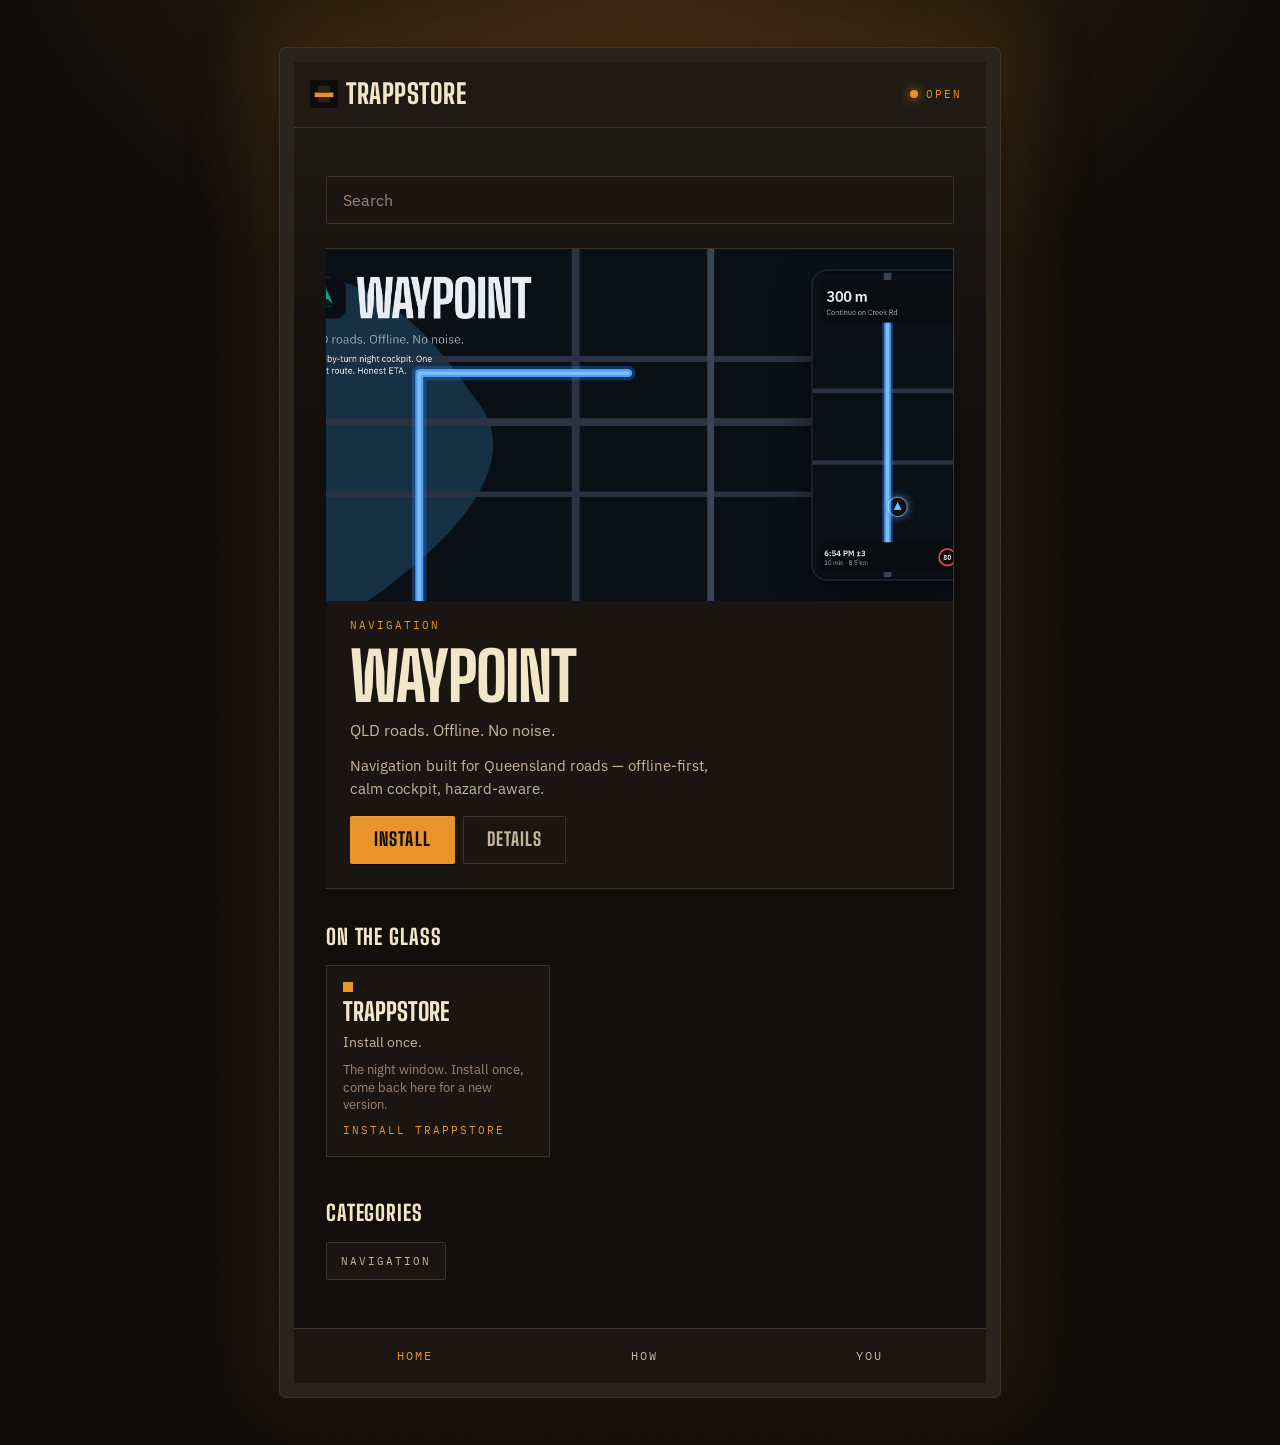
==== commit e7a70d40: "Drop store 2.4.2. Hold Open until the bar fills." ====
--- a/index.html
+++ b/index.html
@@ -29,8 +29,8 @@
     <link rel="preload" href="/fonts/big-shoulders-display-700_900-normal-832b1554.woff2" as="font" type="font/woff2" crossorigin />
     <link rel="preload" href="/fonts/ibm-plex-sans-400_600-normal-a68a2001.woff2" as="font" type="font/woff2" crossorigin />
     <link rel="stylesheet" href="/fonts/fonts.css" />
-    <script type="module" crossorigin src="/assets/index-BcwlYlNf.js"></script>
-    <link rel="stylesheet" crossorigin href="/assets/index-DaZwXVl7.css">
+    <script type="module" crossorigin src="/assets/index-BaG65aMj.js"></script>
+    <link rel="stylesheet" crossorigin href="/assets/index-DMO86c3l.css">
   </head>
   <body>
     <div class="night">
--- a/assets/index-DMO86c3l.css
+++ b/assets/index-DMO86c3l.css
@@ -0,0 +1 @@
+@layer tokens{:root{color-scheme:dark;--night: #0e0b09;--asphalt: #120e0b;--surface: #1a1510;--metal: #2a241c;--edge: #3d3428;--ink: #f3e6c8;--muted: #c4b49a;--faint: #9a8470;--sodium: #e8942a;--sodium-hot: #f0b04a;--on-sodium: #0e0b09;--danger: #e07060;--tick: #14b8a6;--trapstar-gold: #e6b422;--glass-shine: oklch(.74 .15 66 / .14);--sodium-spill: oklch(.74 .15 66 / .22);--font-display: "Big Shoulders Display", "Arial Narrow", Impact, sans-serif;--font-body: "IBM Plex Sans", "Segoe UI", system-ui, sans-serif;--font-mono: "IBM Plex Mono", ui-monospace, "Cascadia Mono", monospace;--text-kicker: .6875rem;--text-sm: .75rem;--text-body: 1rem;--text-app: clamp(1.75rem, 7vw, 2.75rem);--text-display: clamp(3.25rem, 14vw, 5.75rem);--leading-display: .92;--leading-app: .95;--leading-body: 1.5;--track-display: -.02em;--track-kicker: .18em;--track-caps: .08em;--sp-1: 4px;--sp-2: 8px;--sp-3: 12px;--sp-4: 16px;--sp-5: 24px;--sp-6: 32px;--sp-7: 48px;--sp-8: 80px;--r-control: 2px;--r-window: 6px;--frame: 10px;--frame-md: 14px;--window-max: 720px;--night-pad: var(--sp-4);--night-pad-md: var(--sp-7);--os-grid: 100%;--t-micro: .12s;--t-ui: .22s;--t-hero: .52s;--ease-out: cubic-bezier(.16, 1, .3, 1);--ease-in: cubic-bezier(.55, 0, 1, .45);--ease-move: cubic-bezier(.65, 0, .35, 1);--shadow-window: 0 0 0 1px var(--edge), 0 24px 80px rgb(8 6 4 / .72), 0 0 80px 16px var(--sodium-spill);--shadow-slot: inset 0 1px 0 rgb(255 255 255 / .08), 0 1px 0 rgb(0 0 0 / .4)}@media(prefers-reduced-motion:reduce){:root{--t-micro: 0ms;--t-ui: 0ms;--t-hero: 0ms}}}@layer reset,tokens,layout,components,utilities;@layer reset{*,*:before,*:after{box-sizing:border-box}:where(*){margin:0}html{height:100%;background:var(--night)}body{min-height:100svh;line-height:var(--leading-body);-webkit-font-smoothing:antialiased;text-rendering:optimizeLegibility;font-family:var(--font-body);color:var(--ink);background:var(--night)}:where(img,picture,video,svg){display:block;max-inline-size:100%}:where(input,button,textarea,select,a){font:inherit;color:inherit}:where(h1,h2,h3){text-wrap:balance;overflow-wrap:break-word;text-box:trim-both cap alphabetic}:where(p,li,figcaption){text-wrap:pretty}:where(ul,ol)[role=list]{list-style:none;padding:0}a{text-decoration-thickness:1px;text-underline-offset:.18em}:focus-visible{outline:2px solid var(--sodium);outline-offset:3px}::selection{background:var(--sodium);color:var(--on-sodium)}}@layer layout{.night{min-height:100svh;position:relative;isolation:isolate;background:radial-gradient(90% 55% at 50% -8%,var(--sodium-spill),transparent 58%),var(--night);padding:var(--night-pad);padding-top:max(var(--night-pad),env(safe-area-inset-top));padding-bottom:max(var(--sp-6),env(safe-area-inset-bottom));transition:padding var(--t-hero) var(--ease-out)}.grain{pointer-events:none;position:absolute;inset:0;z-index:0;opacity:.045;mix-blend-mode:overlay;background-image:url("data:image/svg+xml,%3Csvg xmlns='http://www.w3.org/2000/svg' width='180' height='180'%3E%3Cfilter id='n'%3E%3CfeTurbulence type='fractalNoise' baseFrequency='0.8' numOctaves='2' stitchTiles='stitch'/%3E%3C/filter%3E%3Crect width='100%25' height='100%25' filter='url(%23n)'/%3E%3C/svg%3E")}.stage{position:relative;z-index:1;width:min(100%,var(--window-max));margin-inline:auto;transition:width var(--t-hero) var(--ease-out)}.window{background:var(--asphalt);border:var(--frame) solid var(--metal);border-radius:var(--r-window);box-shadow:var(--shadow-window);position:relative;overflow:clip;display:flex;flex-direction:column;transition:border-width var(--t-hero) var(--ease-out),border-radius var(--t-hero) var(--ease-out),box-shadow var(--t-hero) var(--ease-out),min-height var(--t-hero) var(--ease-out)}.window:before{content:"";position:absolute;inset:0 auto auto 0;width:100%;height:42%;pointer-events:none;background:linear-gradient(180deg,rgb(243 230 200 / .06),transparent 70%);z-index:1}.transom{position:relative;z-index:2;display:flex;align-items:center;gap:var(--sp-3);padding:var(--sp-3) var(--sp-4);border-bottom:1px solid var(--edge);background:color-mix(in oklch,var(--metal) 55%,var(--asphalt));transition:background 80ms linear}.transom:after{content:"";position:absolute;inset-inline:0;bottom:0;height:2px;background:var(--sodium);transform:scaleX(0);transform-origin:right center;pointer-events:none;transition:transform 80ms linear}.brand{display:flex;align-items:center;gap:var(--sp-2);text-decoration:none;min-width:0}.brand img{width:28px;height:28px;flex-shrink:0}.brand-name{font-family:var(--font-display);font-weight:800;font-size:1.7rem;letter-spacing:.02em;line-height:.9;text-transform:uppercase;color:var(--ink)}.lamp{margin-inline-start:auto;display:inline-flex;align-items:center;justify-content:flex-end;align-self:stretch;gap:var(--sp-2);font-family:var(--font-mono);font-size:var(--text-kicker);letter-spacing:var(--track-kicker);text-transform:uppercase;color:var(--sodium);user-select:none;-webkit-user-select:none;-webkit-touch-callout:none;touch-action:none;cursor:pointer;padding-block:12px;padding-inline:48px 8px;min-width:96px}.lamp.is-hold{color:var(--sodium-hot)}.lamp.is-hold .lamp-dot{animation:hold-heat var(--hold-ms, .7s) linear forwards}.window:has(.lamp.is-hold) .transom{background:color-mix(in oklch,var(--sodium) 58%,var(--metal));transition:background var(--hold-ms, .7s) linear}.window:has(.lamp.is-hold) .transom:after{transform:scaleX(1);transition:transform var(--hold-ms, .7s) linear}@keyframes hold-heat{0%{transform:scale(1);box-shadow:0 0 8px var(--sodium)}to{transform:scale(2);box-shadow:0 0 36px var(--sodium-hot)}}.lamp-dot{width:8px;height:8px;border-radius:50%;background:var(--sodium);box-shadow:0 0 12px var(--sodium);flex-shrink:0;transition:transform var(--t-ui) var(--ease-out),box-shadow var(--t-ui) var(--ease-out)}body[data-room=back]{--window-max: 100vw;--frame: 0px;--frame-md: 0px;--r-window: 0px;--night-pad: 0px;--night-pad-md: 0px}body[data-room=back] .night,body[data-room=back] .stage,body[data-room=back] .window{min-height:100svh;min-height:100dvh;width:100%}body[data-room=back] .night{padding-top:0;padding-bottom:0;background:radial-gradient(70% 40% at 50% 0%,oklch(.74 .15 66 / .28),transparent 55%),var(--night)}body[data-room=back] .window{box-shadow:none;border-color:transparent;background:transparent}body[data-room=back] .window.is-open .glass{animation:settle var(--t-hero) var(--ease-out) both}body[data-room=back] .glass{overflow:auto;min-height:0}body[data-room=back] .sill{flex-shrink:0}body[data-room=back] .transom{background:color-mix(in oklch,var(--sodium) 18%,var(--metal));padding-top:max(var(--sp-3),env(safe-area-inset-top))}body[data-room=back] .brand-name{display:none}body[data-room=back] .lamp{color:var(--sodium-hot)}body[data-room=back] .sill{justify-content:center;gap:var(--sp-7);padding-block:var(--sp-4);padding-bottom:max(var(--sp-4),env(safe-area-inset-bottom));background:color-mix(in oklch,var(--metal) 72%,var(--asphalt))}.marquee{overflow:hidden;border-bottom:1px solid var(--edge);color:var(--faint);font-family:var(--font-mono);font-size:var(--text-kicker);letter-spacing:var(--track-caps);text-transform:uppercase;line-height:1;padding-block:var(--sp-2);position:relative;z-index:2;mask-image:linear-gradient(90deg,transparent,#000 8%,#000 92%,transparent)}.marquee-track{display:flex;gap:var(--sp-6);width:max-content;animation:crawl 36s linear infinite}@keyframes crawl{0%{transform:translate(0)}to{transform:translate(-50%)}}.glass{position:relative;z-index:2;padding:var(--sp-5) var(--sp-4) var(--sp-6);flex:1 1 auto}.sill{position:relative;z-index:2;display:flex;flex-wrap:wrap;gap:var(--sp-3) var(--sp-5);justify-content:space-around;padding:var(--sp-3) var(--sp-4);border-top:1px solid var(--edge);background:color-mix(in oklch,var(--metal) 40%,var(--asphalt));font-family:var(--font-mono);font-size:var(--text-sm);color:var(--faint)}.dock-item{color:var(--faint);text-decoration:none;letter-spacing:var(--track-kicker);text-transform:uppercase;padding:6px 10px}.dock-item.is-on{color:var(--sodium)}body[data-room=back] .dock-item{padding:8px 12px;letter-spacing:var(--track-caps)}.sill a{color:var(--muted);text-decoration:none}.sill a:hover{color:var(--ink)}@media(min-width:768px){.night{padding:var(--night-pad-md)}.window{border-width:var(--frame-md)}.glass{padding:var(--sp-7) var(--sp-6) var(--sp-7)}body[data-room=back] .night{padding:0}body[data-room=back] .glass{padding:var(--sp-6) var(--sp-5) var(--sp-7)}}}@layer components{.kicker{font-family:var(--font-mono);font-size:var(--text-kicker);letter-spacing:var(--track-kicker);text-transform:uppercase;color:var(--sodium);margin-bottom:var(--sp-3)}.display{font-family:var(--font-display);font-weight:800;font-size:var(--text-display);line-height:var(--leading-display);letter-spacing:var(--track-display);text-transform:uppercase;color:var(--ink);margin-bottom:var(--sp-4)}.lede{max-width:38ch;color:var(--muted);font-size:1.05rem;margin-bottom:var(--sp-6)}.slot-row{display:flex;flex-wrap:wrap;gap:var(--sp-2);align-items:center;margin-bottom:var(--sp-7)}.slot{--slot-bg: var(--sodium);--slot-fg: var(--on-sodium);appearance:none;border:0;display:inline-flex;align-items:center;justify-content:center;gap:var(--sp-2);min-height:48px;padding:0 var(--sp-5);background:var(--slot-bg);color:var(--slot-fg);font-family:var(--font-display);font-weight:800;font-size:1.15rem;letter-spacing:.06em;text-transform:uppercase;text-decoration:none;border-radius:var(--r-control);box-shadow:var(--shadow-slot);cursor:pointer;transform:translateY(0);transition:transform var(--t-micro) var(--ease-out),filter var(--t-micro) var(--ease-out)}.slot:hover{filter:brightness(1.06)}@media(hover:hover){.slot:hover{transform:translateY(-1px)}}.slot:active{transform:translateY(1px) scale(.98);transition-duration:80ms}.slot[aria-disabled=true],.slot.is-dead{--slot-bg: var(--surface);--slot-fg: var(--faint);box-shadow:inset 0 0 0 1px var(--edge);cursor:not-allowed;filter:none;transform:none;pointer-events:none}.slot-ghost{--slot-bg: transparent;--slot-fg: var(--muted);box-shadow:inset 0 0 0 1px var(--edge)}.slot-ghost:hover{--slot-fg: var(--ink)}.front{display:grid;gap:var(--sp-5)}.front-search{width:100%;min-height:48px;padding:0 var(--sp-4);border:1px solid var(--edge);border-radius:var(--r-control);background:var(--surface);color:var(--ink);font-family:var(--font-body);font-size:1rem}@media(max-width:720px){.front-search{min-height:56px;font-size:16px}}.front-search::placeholder{color:var(--faint)}.front-search:focus{outline:2px solid var(--sodium);outline-offset:2px}.front-body{display:grid;gap:var(--sp-6)}.hero{padding:var(--sp-5);background:linear-gradient(180deg,color-mix(in oklch,var(--row-accent, var(--sodium)) 22%,var(--surface)),var(--surface));border:1px solid var(--edge);border-left:4px solid var(--row-accent, var(--sodium))}.hero.has-art{padding:0;border-left:0;overflow:clip;background:var(--surface)}.hero-art{position:relative;aspect-ratio:16 / 9;overflow:clip;background:var(--night)}.hero-art img{width:100%;height:100%;object-fit:cover;object-position:center}.hero-copy{padding:var(--sp-4) var(--sp-5) var(--sp-5)}.hero-name{font-family:var(--font-display);font-weight:800;font-size:clamp(2.4rem,10vw,4.2rem);line-height:.9;letter-spacing:var(--track-display);text-transform:uppercase;margin:var(--sp-2) 0 var(--sp-3)}.hero-tag{color:var(--muted);max-width:36ch;margin-bottom:var(--sp-3)}.hero-desc{color:var(--muted);max-width:42ch;margin-bottom:var(--sp-4);font-size:.95rem}.hero .slot-row{margin-bottom:0}.rail-title{font-family:var(--font-display);font-weight:800;font-size:1.35rem;letter-spacing:.04em;text-transform:uppercase;margin-bottom:var(--sp-3)}.cards{display:flex;gap:var(--sp-3);overflow-x:auto;padding-bottom:var(--sp-2);scroll-snap-type:x mandatory;-webkit-overflow-scrolling:touch}.card{flex:0 0 14rem;scroll-snap-align:start;display:grid;gap:8px;padding:var(--sp-4);background:var(--surface);border:1px solid var(--edge);text-decoration:none;color:inherit;min-height:12rem;align-content:start}.card.has-art{padding:0;overflow:clip}.card-art{display:block;aspect-ratio:16 / 9;overflow:clip;background:var(--night)}.card-art img{width:100%;height:100%;object-fit:cover}.card.has-art .card-name,.card.has-art .card-tag,.card.has-art .card-desc,.card.has-art .card-act{padding-inline:var(--sp-4)}.card.has-art .card-name{padding-top:var(--sp-3)}.card.has-art .card-act{padding-bottom:var(--sp-4)}.card-desc{color:var(--faint);font-size:.82rem;line-height:1.35;display:-webkit-box;-webkit-box-orient:vertical;-webkit-line-clamp:3;overflow:hidden}.card:hover{border-color:var(--sodium)}.card.is-deck,.hero.is-deck{opacity:.55}.card.is-soon,.hero.is-soon{opacity:.72}.hero.is-soon .hero-art img,.card.is-soon .card-art img,.app-cover.is-soon img{opacity:.38;filter:saturate(.35)}.hero.is-soon .hero-name,.card.is-soon .card-name{opacity:.7}.card.is-soon .card-act{color:var(--faint)}.census{font-family:var(--font-mono);font-size:var(--text-kicker);letter-spacing:var(--track-caps);text-transform:uppercase;color:var(--faint)}.os{display:grid;gap:var(--sp-5);justify-items:stretch;width:min(100%,36rem);margin-inline:auto;padding-top:var(--sp-5)}.os-search{width:100%;background:color-mix(in oklch,var(--asphalt) 70%,var(--surface));border-color:color-mix(in oklch,var(--edge) 70%,transparent)}.os-body{display:grid;gap:var(--sp-5);justify-items:stretch}.os-clock{font-family:var(--font-display);font-weight:800;font-size:clamp(4.5rem,22vw,7.5rem);line-height:.85;letter-spacing:var(--track-display);font-variant-numeric:tabular-nums;color:var(--ink);text-align:center}.os-bar{font-family:var(--font-mono);font-size:var(--text-kicker);letter-spacing:var(--track-caps);text-transform:uppercase;color:var(--sodium);text-align:center}.os-grid{display:grid;grid-template-columns:repeat(4,1fr);gap:var(--sp-5) var(--sp-3);width:min(100%,var(--os-grid));margin-inline:auto}.os-clock,.os-bar{text-align:center}.os-app{display:grid;gap:var(--sp-2);justify-items:center;text-decoration:none;color:inherit;min-width:0;animation:settle var(--t-hero) var(--ease-out) both;animation-delay:calc(var(--i, 0) * 40ms)}.os-glyph{display:grid;place-items:center;width:100%;aspect-ratio:1;background:var(--surface);border:1px solid var(--edge);border-top:3px solid var(--row-accent, var(--sodium));font-family:var(--font-display);font-weight:800;font-size:clamp(1.15rem,4.5vw,1.65rem);line-height:1;text-transform:uppercase;color:var(--ink)}.os-app:hover .os-glyph{border-color:var(--row-accent, var(--sodium));background:color-mix(in oklch,var(--row-accent, var(--sodium)) 12%,var(--surface))}.os-label{font-family:var(--font-mono);font-size:var(--text-kicker);letter-spacing:var(--track-kicker);text-transform:uppercase;color:var(--muted);text-align:center;max-width:100%;line-height:1.25;display:-webkit-box;-webkit-box-orient:vertical;-webkit-line-clamp:2;overflow:hidden}.os-app.is-deck{opacity:.45}.os-run{display:grid;justify-items:center;text-align:center;gap:var(--sp-4);width:min(100%,22rem);margin-inline:auto;padding-top:var(--sp-5)}.os-run .back{justify-self:start}.os-run .lede{margin-bottom:0}.os-run .slot-row{margin-bottom:0;justify-content:center}.os-run-glyph{width:5.5rem}.run{display:grid;gap:var(--sp-4);width:min(100%,22rem);margin-inline:auto;padding-top:var(--sp-5);text-align:center}.run .back{justify-self:start;text-align:start}.run .display{margin-bottom:0}@keyframes settle{0%{opacity:0;transform:translateY(12px)}to{opacity:1;transform:none}}.card-pip{width:10px;height:10px;background:var(--row-accent, var(--sodium))}.card-name{font-family:var(--font-display);font-weight:800;font-size:1.55rem;line-height:.95;text-transform:uppercase}.card-tag{color:var(--muted);font-size:.88rem}.card-act{margin-top:auto;font-family:var(--font-mono);font-size:var(--text-kicker);letter-spacing:var(--track-kicker);text-transform:uppercase;color:var(--sodium)}.app-cover{margin:0 0 var(--sp-5);aspect-ratio:16 / 9;overflow:clip;border:1px solid var(--edge);background:var(--night)}.app-cover img{width:100%;height:100%;object-fit:cover}.shots{display:flex;gap:var(--sp-3);overflow-x:auto;margin:var(--sp-5) 0;scroll-snap-type:x mandatory;-webkit-overflow-scrolling:touch}.shot{flex:0 0 min(72%,18rem);scroll-snap-align:start;margin:0;overflow:clip;border:1px solid var(--edge);background:var(--night)}.shot img{width:100%;height:100%;aspect-ratio:16 / 10;object-fit:cover;display:block}.cats{display:flex;flex-wrap:wrap;gap:var(--sp-2)}.cat{appearance:none;padding:10px 14px;background:var(--surface);border:1px solid var(--edge);border-radius:var(--r-control);font-family:var(--font-mono);font-size:var(--text-kicker);letter-spacing:var(--track-kicker);text-transform:uppercase;color:var(--muted);cursor:pointer}.cat:hover{border-color:var(--sodium);color:var(--ink)}.cat.is-on{border-color:var(--sodium);color:var(--sodium);background:color-mix(in oklch,var(--sodium) 12%,var(--surface))}.shelf{display:flex;flex-direction:column;border-top:1px solid var(--edge)}.row{display:grid;grid-template-columns:2.4rem 1fr auto;gap:var(--sp-3);align-items:center;padding:var(--sp-4) 0;border-bottom:1px solid var(--edge);text-decoration:none;color:inherit;min-height:88px;transition:background-color var(--t-ui) var(--ease-out)}.row:hover{background:color-mix(in oklch,var(--sodium) 6%,transparent)}.row-n{font-family:var(--font-mono);font-size:var(--text-sm);color:var(--faint);letter-spacing:.04em}.row-copy{display:flex;flex-direction:column;min-width:0}.row-name{display:block;font-family:var(--font-display);font-weight:800;font-size:var(--text-app);line-height:var(--leading-app);letter-spacing:var(--track-display);text-transform:uppercase}.row-tag{display:block;color:var(--muted);font-size:.92rem;margin-top:2px}.row-pip{width:8px;height:8px;border-radius:1px;background:var(--row-accent, var(--sodium));display:inline-block;margin-right:var(--sp-2);vertical-align:.15em}.row-action{font-family:var(--font-mono);font-size:var(--text-kicker);letter-spacing:var(--track-kicker);text-transform:uppercase;color:var(--sodium);white-space:nowrap}.row.is-deck .row-name,.row.is-deck .row-tag,.row.is-deck .row-n{opacity:.55}.row.is-deck .row-action{color:var(--faint)}.back{display:inline-flex;align-items:center;gap:var(--sp-2);font-family:var(--font-mono);font-size:var(--text-kicker);letter-spacing:var(--track-kicker);text-transform:uppercase;color:var(--faint);text-decoration:none;margin-bottom:var(--sp-5)}.back:hover{color:var(--ink)}.receipt{margin-top:var(--sp-6);padding:var(--sp-4);background:var(--surface);border:1px dashed var(--edge);font-family:var(--font-mono);font-size:var(--text-sm);color:var(--muted);display:grid;gap:var(--sp-2)}.receipt dt{color:var(--faint);font-size:var(--text-kicker);letter-spacing:var(--track-caps);text-transform:uppercase}.receipt dd{color:var(--ink);overflow-wrap:anywhere;font-variant-numeric:tabular-nums}.receipt-hash{cursor:pointer;border:0;background:none;padding:0;text-align:start;color:var(--ink);font:inherit;font-variant-numeric:tabular-nums}.receipt-hash:hover{color:var(--sodium)}.notes{margin-top:var(--sp-5);color:var(--muted);max-width:52ch}.how-list{display:grid;gap:var(--sp-5);margin-top:var(--sp-5)}.how-n{font-family:var(--font-display);font-weight:800;font-size:2rem;line-height:1;color:var(--sodium);letter-spacing:-.02em}.how-title{font-family:var(--font-display);font-weight:800;text-transform:uppercase;letter-spacing:.04em;font-size:1.4rem;margin:var(--sp-1) 0 var(--sp-2)}.how-body{color:var(--muted);max-width:46ch}.banner{margin-bottom:var(--sp-5);padding:var(--sp-3) var(--sp-4);border-left:3px solid var(--sodium);background:color-mix(in oklch,var(--sodium) 10%,transparent);color:var(--ink);font-size:.95rem}.banner strong{font-family:var(--font-display);font-weight:800;letter-spacing:.04em;text-transform:uppercase}.ios-sheet{margin-top:var(--sp-4);padding:var(--sp-4);background:var(--surface);border:1px solid var(--edge);color:var(--muted);display:grid;gap:var(--sp-2)}.ios-sheet ol{padding-inline-start:1.2rem;display:grid;gap:var(--sp-2)}.empty,.error{padding:var(--sp-7) 0;color:var(--muted)}.error{color:var(--danger)}.stash-file{display:grid;grid-template-columns:1fr auto;gap:var(--sp-3);align-items:center;padding:var(--sp-4) 0;border-bottom:1px solid var(--edge)}.stash-name{font-family:var(--font-mono);font-size:.92rem;color:var(--ink);text-decoration:none;overflow-wrap:anywhere}.stash-name:hover{color:var(--sodium)}.stash-meta{color:var(--faint);font-size:var(--text-sm);font-family:var(--font-mono);margin-top:4px}.ticket{display:grid;gap:var(--sp-3);max-width:28rem}.ticket-miss{color:var(--faint);font-family:var(--font-mono);font-size:var(--text-sm)}.rooms{display:grid;grid-template-columns:1fr 1fr;gap:var(--sp-3);margin-bottom:var(--sp-6)}.room-card{display:grid;gap:4px;padding:var(--sp-4);background:var(--surface);border:1px solid var(--edge);text-decoration:none;color:inherit}.room-card strong{font-family:var(--font-display);font-size:1.6rem;text-transform:uppercase;letter-spacing:.04em}.room-card span{color:var(--muted);font-size:.9rem}.room-card:hover{border-color:var(--sodium)}.skel{height:72px;border-bottom:1px solid var(--edge);background:linear-gradient(90deg,var(--surface) 0%,color-mix(in oklch,var(--ink) 6%,var(--surface)) 50%,var(--surface) 100%);background-size:200% 100%;animation:sheen 1.4s var(--ease-move) infinite}@keyframes sheen{0%{background-position:100% 0}to{background-position:-100% 0}}}@layer utilities{.visually-hidden{position:absolute;width:1px;height:1px;padding:0;margin:-1px;overflow:hidden;clip:rect(0,0,0,0);white-space:nowrap;border:0}}@media(prefers-reduced-motion:reduce){.marquee-track,.skel,.os-app,.lamp.is-hold .lamp-dot{animation:none}}@media(forced-colors:active){.slot{border:1px solid ButtonText}.lamp-dot{forced-color-adjust:none}:focus-visible{outline:2px solid CanvasText}}
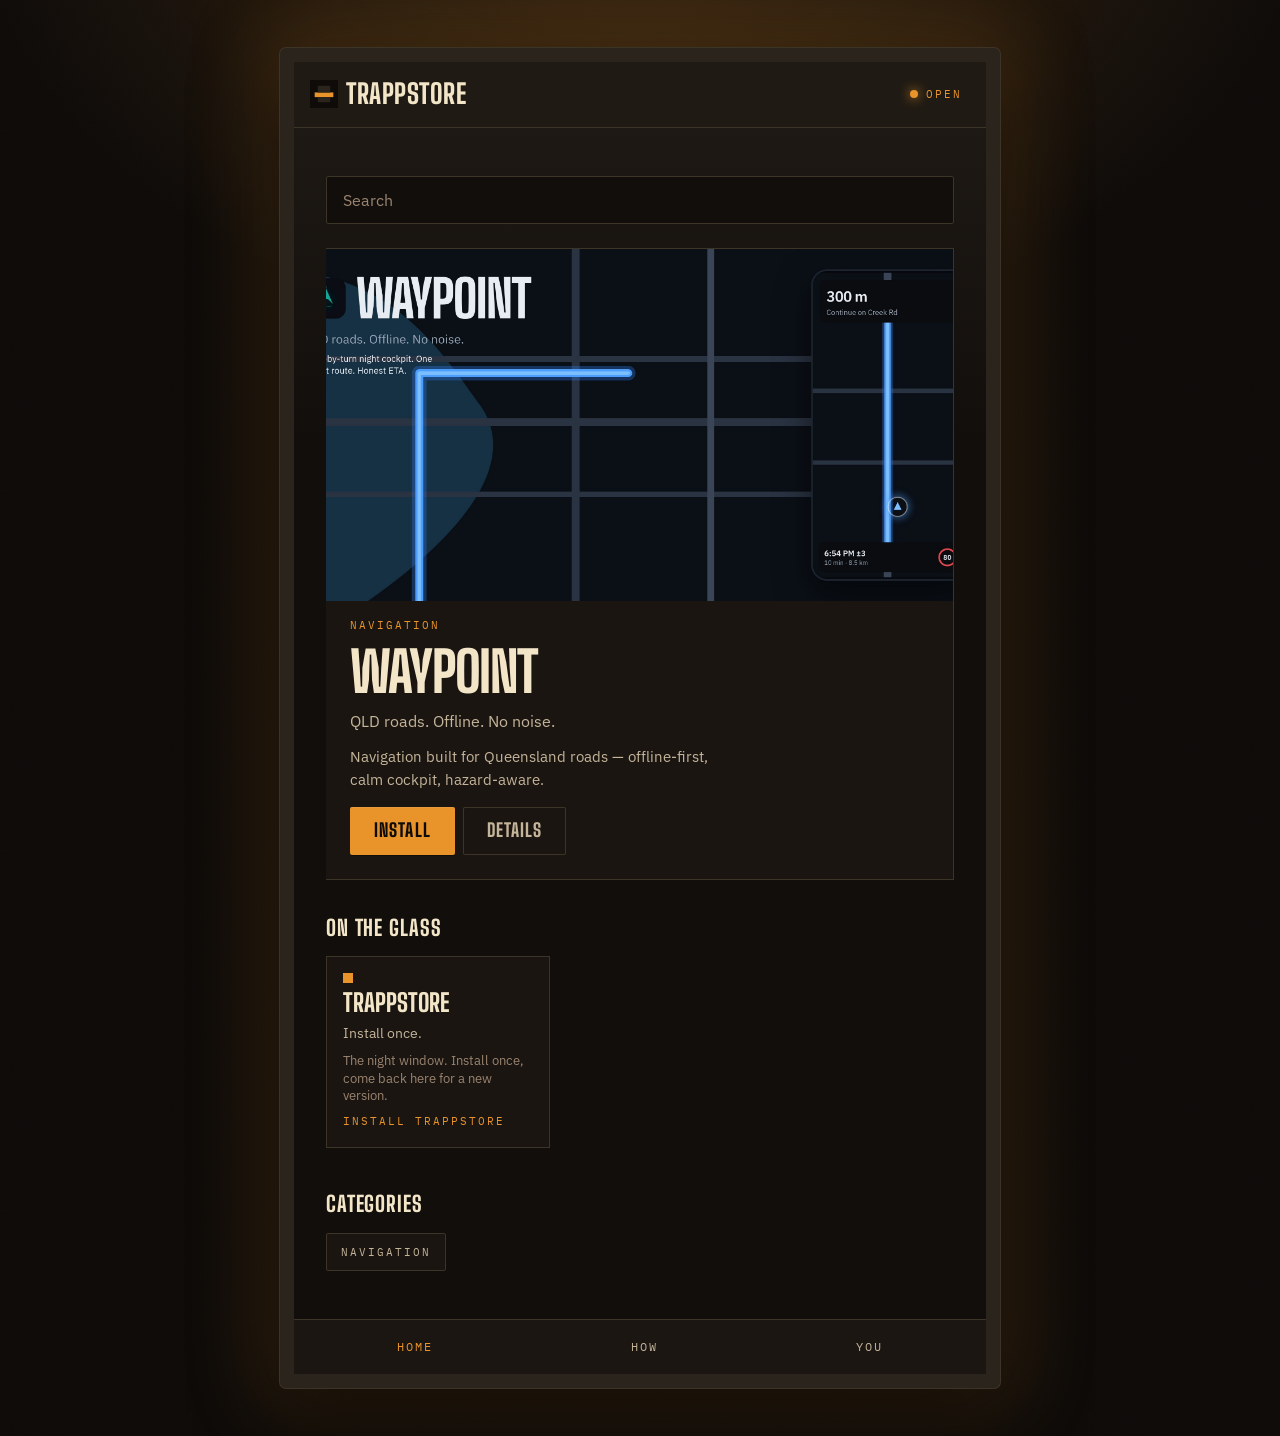
==== commit 486bffca: "Drop store 2.4.4. Search sits above Waypoint." ====
--- a/index.html
+++ b/index.html
@@ -29,8 +29,8 @@
     <link rel="preload" href="/fonts/big-shoulders-display-700_900-normal-832b1554.woff2" as="font" type="font/woff2" crossorigin />
     <link rel="preload" href="/fonts/ibm-plex-sans-400_600-normal-a68a2001.woff2" as="font" type="font/woff2" crossorigin />
     <link rel="stylesheet" href="/fonts/fonts.css" />
-    <script type="module" crossorigin src="/assets/index-BaG65aMj.js"></script>
-    <link rel="stylesheet" crossorigin href="/assets/index-DMO86c3l.css">
+    <script type="module" crossorigin src="/assets/index-Bp-Kqosb.js"></script>
+    <link rel="stylesheet" crossorigin href="/assets/index-CCLpE2PL.css">
   </head>
   <body>
     <div class="night">
@@ -42,10 +42,10 @@
               <img src="/brand/mark.svg" width="28" height="28" alt="" />
               <span class="brand-name">Trappstore</span>
             </a>
-            <span class="lamp" role="button">
+            <button type="button" class="lamp">
               <span class="lamp-dot" aria-hidden="true"></span>
               <span class="lamp-label">Open</span>
-            </span>
+            </button>
           </header>
           <div class="marquee" aria-hidden="true" hidden>
             <div class="marquee-track" id="marquee"></div>
--- a/assets/index-CCLpE2PL.css
+++ b/assets/index-CCLpE2PL.css
@@ -0,0 +1 @@
+@layer tokens{:root{color-scheme:dark;--night: #0e0b09;--asphalt: #120e0b;--surface: #1a1510;--metal: #2a241c;--edge: #3d3428;--ink: #f3e6c8;--muted: #c4b49a;--faint: #9a8470;--sodium: #e8942a;--sodium-hot: #f0b04a;--on-sodium: #0e0b09;--danger: #e07060;--tick: #14b8a6;--trapstar-gold: #e6b422;--glass-shine: oklch(.74 .15 66 / .14);--sodium-spill: oklch(.74 .15 66 / .22);--font-display: "Big Shoulders Display", "Arial Narrow", Impact, sans-serif;--font-body: "IBM Plex Sans", "Segoe UI", system-ui, sans-serif;--font-mono: "IBM Plex Mono", ui-monospace, "Cascadia Mono", monospace;--text-kicker: .6875rem;--text-sm: .75rem;--text-body: 1rem;--text-app: clamp(1.75rem, 7vw, 2.75rem);--text-display: clamp(3.25rem, 14vw, 5.75rem);--leading-display: .92;--leading-app: .95;--leading-body: 1.5;--track-display: -.02em;--track-kicker: .18em;--track-caps: .08em;--sp-1: 4px;--sp-2: 8px;--sp-3: 12px;--sp-4: 16px;--sp-5: 24px;--sp-6: 32px;--sp-7: 48px;--sp-8: 80px;--r-control: 2px;--r-window: 6px;--frame: 10px;--frame-md: 14px;--window-max: 720px;--night-pad: var(--sp-4);--night-pad-md: var(--sp-7);--os-grid: 100%;--t-micro: .12s;--t-ui: .22s;--t-hero: .52s;--ease-out: cubic-bezier(.16, 1, .3, 1);--ease-in: cubic-bezier(.55, 0, 1, .45);--ease-move: cubic-bezier(.65, 0, .35, 1);--shadow-window: 0 0 0 1px var(--edge), 0 24px 80px rgb(8 6 4 / .72), 0 0 80px 16px var(--sodium-spill);--shadow-slot: inset 0 1px 0 rgb(255 255 255 / .08), 0 1px 0 rgb(0 0 0 / .4)}@media(prefers-reduced-motion:reduce){:root{--t-micro: 0ms;--t-ui: 0ms;--t-hero: 0ms}}}@layer reset,tokens,layout,components,utilities;@layer reset{*,*:before,*:after{box-sizing:border-box}:where(*){margin:0}html{height:100%;background:var(--night)}body{min-height:100svh;line-height:var(--leading-body);-webkit-font-smoothing:antialiased;text-rendering:optimizeLegibility;font-family:var(--font-body);color:var(--ink);background:var(--night)}:where(img,picture,video,svg){display:block;max-inline-size:100%}:where(input,button,textarea,select,a){font:inherit;color:inherit}:where(h1,h2,h3){text-wrap:balance;overflow-wrap:break-word;text-box:trim-both cap alphabetic}:where(p,li,figcaption){text-wrap:pretty}:where(ul,ol)[role=list]{list-style:none;padding:0}a{text-decoration-thickness:1px;text-underline-offset:.18em}:focus-visible{outline:2px solid var(--sodium);outline-offset:3px}::selection{background:var(--sodium);color:var(--on-sodium)}}@layer layout{.night{min-height:100svh;position:relative;isolation:isolate;background:radial-gradient(90% 55% at 50% -8%,var(--sodium-spill),transparent 58%),var(--night);padding:var(--night-pad);padding-top:max(var(--night-pad),env(safe-area-inset-top));padding-bottom:max(var(--sp-6),env(safe-area-inset-bottom));transition:padding var(--t-hero) var(--ease-out)}.grain{pointer-events:none;position:absolute;inset:0;z-index:0;opacity:.045;mix-blend-mode:overlay;background-image:url("data:image/svg+xml,%3Csvg xmlns='http://www.w3.org/2000/svg' width='180' height='180'%3E%3Cfilter id='n'%3E%3CfeTurbulence type='fractalNoise' baseFrequency='0.8' numOctaves='2' stitchTiles='stitch'/%3E%3C/filter%3E%3Crect width='100%25' height='100%25' filter='url(%23n)'/%3E%3C/svg%3E")}.stage{position:relative;z-index:1;width:min(100%,var(--window-max));margin-inline:auto;transition:width var(--t-hero) var(--ease-out)}.window{background:var(--asphalt);border:var(--frame) solid var(--metal);border-radius:var(--r-window);box-shadow:var(--shadow-window);position:relative;overflow:clip;display:flex;flex-direction:column;transition:border-width var(--t-hero) var(--ease-out),border-radius var(--t-hero) var(--ease-out),box-shadow var(--t-hero) var(--ease-out),min-height var(--t-hero) var(--ease-out)}.window:before{content:"";position:absolute;inset:0 auto auto 0;width:100%;height:42%;pointer-events:none;background:linear-gradient(180deg,rgb(243 230 200 / .06),transparent 70%);z-index:1}.transom{position:relative;z-index:2;display:flex;align-items:center;gap:var(--sp-3);padding:var(--sp-3) var(--sp-4);border-bottom:1px solid var(--edge);background:color-mix(in oklch,var(--metal) 55%,var(--asphalt));transition:background 80ms linear}.transom:after{content:"";position:absolute;inset-inline:0;bottom:0;height:2px;background:var(--sodium);transform:scaleX(0);transform-origin:right center;pointer-events:none;transition:transform 80ms linear}.brand{display:flex;align-items:center;gap:var(--sp-2);text-decoration:none;min-width:0}.brand img{width:28px;height:28px;flex-shrink:0}.brand-name{font-family:var(--font-display);font-weight:800;font-size:1.7rem;letter-spacing:.02em;line-height:.9;text-transform:uppercase;color:var(--ink)}.lamp{appearance:none;-webkit-appearance:none;background:transparent;border:0;margin-inline-start:auto;display:inline-flex;align-items:center;justify-content:flex-end;align-self:stretch;gap:var(--sp-2);font-family:var(--font-mono);font-size:var(--text-kicker);letter-spacing:var(--track-kicker);text-transform:uppercase;color:var(--sodium);user-select:none;-webkit-user-select:none;-webkit-touch-callout:none;touch-action:none;cursor:pointer;padding-block:12px;padding-inline:48px 8px;min-width:96px}.lamp.is-hold,.lamp.is-lit{color:var(--sodium-hot)}.lamp.is-hold .lamp-dot{animation:hold-heat var(--hold-ms, .7s) linear forwards}.window:has(.lamp.is-hold) .transom,.window:has(.lamp.is-lit) .transom{background:color-mix(in oklch,var(--sodium) 58%,var(--metal));transition:background var(--hold-ms, .7s) linear}.window:has(.lamp.is-hold) .transom:after,.window:has(.lamp.is-lit) .transom:after{transform:scaleX(1);transition:transform var(--hold-ms, .7s) linear}@keyframes hold-heat{0%{transform:scale(1);box-shadow:0 0 8px var(--sodium)}to{transform:scale(2);box-shadow:0 0 36px var(--sodium-hot)}}.lamp-dot{width:8px;height:8px;border-radius:50%;background:var(--sodium);box-shadow:0 0 12px var(--sodium);flex-shrink:0;transition:transform var(--t-ui) var(--ease-out),box-shadow var(--t-ui) var(--ease-out)}body[data-room=back]{--window-max: 100vw;--frame: 0px;--frame-md: 0px;--r-window: 0px;--night-pad: 0px;--night-pad-md: 0px}body[data-room=back] .night,body[data-room=back] .stage,body[data-room=back] .window{min-height:100svh;min-height:100dvh;width:100%}body[data-room=back] .night{padding-top:0;padding-bottom:0;background:radial-gradient(70% 40% at 50% 0%,oklch(.74 .15 66 / .28),transparent 55%),var(--night)}body[data-room=back] .window{box-shadow:none;border-color:transparent;background:transparent}body[data-room=back] .window.is-open .glass{animation:settle var(--t-hero) var(--ease-out) both}body[data-room=back] .glass{overflow:auto;min-height:0}body[data-room=back] .sill{flex-shrink:0}body[data-room=back] .transom{background:color-mix(in oklch,var(--sodium) 18%,var(--metal));padding-top:max(var(--sp-3),env(safe-area-inset-top))}body[data-room=back] .brand-name{display:none}body[data-room=back] .lamp{color:var(--sodium-hot)}body[data-room=back] .sill{justify-content:center;gap:var(--sp-7);padding-block:var(--sp-4);padding-bottom:max(var(--sp-4),env(safe-area-inset-bottom));background:color-mix(in oklch,var(--metal) 72%,var(--asphalt))}.marquee{overflow:hidden;border-bottom:1px solid var(--edge);color:var(--faint);font-family:var(--font-mono);font-size:var(--text-kicker);letter-spacing:var(--track-caps);text-transform:uppercase;line-height:1;padding-block:var(--sp-2);position:relative;z-index:2;mask-image:linear-gradient(90deg,transparent,#000 8%,#000 92%,transparent)}.marquee-track{display:flex;gap:var(--sp-6);width:max-content;animation:crawl 36s linear infinite}@keyframes crawl{0%{transform:translate(0)}to{transform:translate(-50%)}}.glass{position:relative;z-index:2;display:flex;flex-direction:column;gap:var(--sp-5);padding:var(--sp-5) var(--sp-4) var(--sp-6);flex:1 1 auto;min-height:0}.sill{position:relative;z-index:2;display:flex;flex-wrap:wrap;gap:var(--sp-3) var(--sp-5);justify-content:space-around;padding:var(--sp-3) var(--sp-4);border-top:1px solid var(--edge);background:color-mix(in oklch,var(--metal) 40%,var(--asphalt));font-family:var(--font-mono);font-size:var(--text-sm);color:var(--faint)}.dock-item{color:var(--faint);text-decoration:none;letter-spacing:var(--track-kicker);text-transform:uppercase;padding:6px 10px}.dock-item.is-on{color:var(--sodium)}body[data-room=back] .dock-item{padding:8px 12px;letter-spacing:var(--track-caps)}.sill a{color:var(--muted);text-decoration:none}.sill a:hover{color:var(--ink)}@media(min-width:768px){.night{padding:var(--night-pad-md)}.window{border-width:var(--frame-md)}.glass{padding:var(--sp-7) var(--sp-6) var(--sp-7)}body[data-room=back] .night{padding:0}body[data-room=back] .glass{padding:var(--sp-6) var(--sp-5) var(--sp-7)}}}@layer components{.kicker{font-family:var(--font-mono);font-size:var(--text-kicker);letter-spacing:var(--track-kicker);text-transform:uppercase;color:var(--sodium);margin-bottom:var(--sp-3)}.display{font-family:var(--font-display);font-weight:800;font-size:var(--text-display);line-height:var(--leading-display);letter-spacing:var(--track-display);text-transform:uppercase;color:var(--ink);margin-bottom:var(--sp-4)}.lede{max-width:38ch;color:var(--muted);font-size:1.05rem;margin-bottom:var(--sp-6)}.slot-row{display:flex;flex-wrap:wrap;gap:var(--sp-2);align-items:center;margin-bottom:var(--sp-7)}.slot{--slot-bg: var(--sodium);--slot-fg: var(--on-sodium);appearance:none;border:0;display:inline-flex;align-items:center;justify-content:center;gap:var(--sp-2);min-height:48px;padding:0 var(--sp-5);background:var(--slot-bg);color:var(--slot-fg);font-family:var(--font-display);font-weight:800;font-size:1.15rem;letter-spacing:.06em;text-transform:uppercase;text-decoration:none;border-radius:var(--r-control);box-shadow:var(--shadow-slot);cursor:pointer;transform:translateY(0);transition:transform var(--t-micro) var(--ease-out),filter var(--t-micro) var(--ease-out)}.slot:hover{filter:brightness(1.06)}@media(hover:hover){.slot:hover{transform:translateY(-1px)}}.slot:active{transform:translateY(1px) scale(.98);transition-duration:80ms}.slot[aria-disabled=true],.slot.is-dead{--slot-bg: var(--surface);--slot-fg: var(--faint);box-shadow:inset 0 0 0 1px var(--edge);cursor:not-allowed;filter:none;transform:none;pointer-events:none}.slot-ghost{--slot-bg: transparent;--slot-fg: var(--muted);box-shadow:inset 0 0 0 1px var(--edge)}.slot-ghost:hover{--slot-fg: var(--ink)}.front{display:grid;gap:var(--sp-5)}.front-bar{display:grid;gap:var(--sp-3);flex-shrink:0}.front-search{width:100%;min-height:48px;padding:0 var(--sp-4);border:1px solid var(--edge);border-radius:var(--r-control);background:var(--asphalt);color:var(--ink);font-family:var(--font-body);font-size:1rem;position:relative;z-index:3}@media(max-width:720px){.front-search{min-height:56px;font-size:16px}}.front-search::placeholder{color:var(--faint)}.front-search:focus{outline:2px solid var(--sodium);outline-offset:2px}.front-body{display:grid;gap:var(--sp-6)}.hero{padding:var(--sp-5);background:linear-gradient(180deg,color-mix(in oklch,var(--row-accent, var(--sodium)) 22%,var(--surface)),var(--surface));border:1px solid var(--edge);border-left:4px solid var(--row-accent, var(--sodium))}.hero.has-art{padding:0;border-left:0;overflow:clip;background:var(--surface)}.hero-art{position:relative;aspect-ratio:16 / 9;overflow:clip;background:var(--night)}.hero-art img{width:100%;height:100%;object-fit:cover;object-position:center}.hero-copy{padding:var(--sp-4) var(--sp-5) var(--sp-5)}.hero-name{font-family:var(--font-display);font-weight:800;font-size:clamp(2rem,8vw,3.5rem);line-height:.92;letter-spacing:var(--track-display);text-transform:uppercase;margin:var(--sp-2) 0 var(--sp-3)}.hero-tag{color:var(--muted);max-width:36ch;margin-bottom:var(--sp-3)}.hero-desc{color:var(--muted);max-width:42ch;margin-bottom:var(--sp-4);font-size:.95rem}.hero .slot-row{margin-bottom:0}.rail-title{font-family:var(--font-display);font-weight:800;font-size:1.35rem;letter-spacing:.04em;text-transform:uppercase;margin-bottom:var(--sp-3)}.cards{display:flex;gap:var(--sp-3);overflow-x:auto;padding-bottom:var(--sp-2);scroll-snap-type:x mandatory;-webkit-overflow-scrolling:touch}.card{flex:0 0 14rem;scroll-snap-align:start;display:grid;gap:8px;padding:var(--sp-4);background:var(--surface);border:1px solid var(--edge);text-decoration:none;color:inherit;min-height:12rem;align-content:start}.card.has-art{padding:0;overflow:clip}.card-art{display:block;aspect-ratio:16 / 9;overflow:clip;background:var(--night)}.card-art img{width:100%;height:100%;object-fit:cover}.card.has-art .card-name,.card.has-art .card-tag,.card.has-art .card-desc,.card.has-art .card-act{padding-inline:var(--sp-4)}.card.has-art .card-name{padding-top:var(--sp-3)}.card.has-art .card-act{padding-bottom:var(--sp-4)}.card-desc{color:var(--faint);font-size:.82rem;line-height:1.35;display:-webkit-box;-webkit-box-orient:vertical;-webkit-line-clamp:3;overflow:hidden}.card:hover{border-color:var(--sodium)}.card.is-deck,.hero.is-deck{opacity:.55}.card.is-soon,.hero.is-soon{opacity:.72}.hero.is-soon .hero-art img,.card.is-soon .card-art img,.app-cover.is-soon img{opacity:.38;filter:saturate(.35)}.hero.is-soon .hero-name,.card.is-soon .card-name{opacity:.7}.card.is-soon .card-act{color:var(--faint)}.census{font-family:var(--font-mono);font-size:var(--text-kicker);letter-spacing:var(--track-caps);text-transform:uppercase;color:var(--faint)}.os{display:grid;gap:var(--sp-5);justify-items:stretch;width:min(100%,36rem);margin-inline:auto;padding-top:var(--sp-5)}.os-search{width:100%;background:color-mix(in oklch,var(--asphalt) 70%,var(--surface));border-color:color-mix(in oklch,var(--edge) 70%,transparent)}.os-body{display:grid;gap:var(--sp-5);justify-items:stretch}.os-clock{font-family:var(--font-display);font-weight:800;font-size:clamp(4.5rem,22vw,7.5rem);line-height:.85;letter-spacing:var(--track-display);font-variant-numeric:tabular-nums;color:var(--ink);text-align:center}.os-bar{font-family:var(--font-mono);font-size:var(--text-kicker);letter-spacing:var(--track-caps);text-transform:uppercase;color:var(--sodium);text-align:center}.os-grid{display:grid;grid-template-columns:repeat(4,1fr);gap:var(--sp-5) var(--sp-3);width:min(100%,var(--os-grid));margin-inline:auto}.os-clock,.os-bar{text-align:center}.os-app{display:grid;gap:var(--sp-2);justify-items:center;text-decoration:none;color:inherit;min-width:0;animation:settle var(--t-hero) var(--ease-out) both;animation-delay:calc(var(--i, 0) * 40ms)}.os-glyph{display:grid;place-items:center;width:100%;aspect-ratio:1;background:var(--surface);border:1px solid var(--edge);border-top:3px solid var(--row-accent, var(--sodium));font-family:var(--font-display);font-weight:800;font-size:clamp(1.15rem,4.5vw,1.65rem);line-height:1;text-transform:uppercase;color:var(--ink)}.os-app:hover .os-glyph{border-color:var(--row-accent, var(--sodium));background:color-mix(in oklch,var(--row-accent, var(--sodium)) 12%,var(--surface))}.os-label{font-family:var(--font-mono);font-size:var(--text-kicker);letter-spacing:var(--track-kicker);text-transform:uppercase;color:var(--muted);text-align:center;max-width:100%;line-height:1.25;display:-webkit-box;-webkit-box-orient:vertical;-webkit-line-clamp:2;overflow:hidden}.os-app.is-deck{opacity:.45}.os-run{display:grid;justify-items:center;text-align:center;gap:var(--sp-4);width:min(100%,22rem);margin-inline:auto;padding-top:var(--sp-5)}.os-run .back{justify-self:start}.os-run .lede{margin-bottom:0}.os-run .slot-row{margin-bottom:0;justify-content:center}.os-run-glyph{width:5.5rem}.run{display:grid;gap:var(--sp-4);width:min(100%,22rem);margin-inline:auto;padding-top:var(--sp-5);text-align:center}.run .back{justify-self:start;text-align:start}.run .display{margin-bottom:0}@keyframes settle{0%{opacity:0;transform:translateY(12px)}to{opacity:1;transform:none}}.card-pip{width:10px;height:10px;background:var(--row-accent, var(--sodium))}.card-name{font-family:var(--font-display);font-weight:800;font-size:1.55rem;line-height:.95;text-transform:uppercase}.card-tag{color:var(--muted);font-size:.88rem}.card-act{margin-top:auto;font-family:var(--font-mono);font-size:var(--text-kicker);letter-spacing:var(--track-kicker);text-transform:uppercase;color:var(--sodium)}.app-cover{margin:0 0 var(--sp-5);aspect-ratio:16 / 9;overflow:clip;border:1px solid var(--edge);background:var(--night)}.app-cover img{width:100%;height:100%;object-fit:cover}.shots{display:flex;gap:var(--sp-3);overflow-x:auto;margin:var(--sp-5) 0;scroll-snap-type:x mandatory;-webkit-overflow-scrolling:touch}.shot{flex:0 0 min(72%,18rem);scroll-snap-align:start;margin:0;overflow:clip;border:1px solid var(--edge);background:var(--night)}.shot img{width:100%;height:100%;aspect-ratio:16 / 10;object-fit:cover;display:block}.cats{display:flex;flex-wrap:wrap;gap:var(--sp-2)}.cat{appearance:none;padding:10px 14px;background:var(--surface);border:1px solid var(--edge);border-radius:var(--r-control);font-family:var(--font-mono);font-size:var(--text-kicker);letter-spacing:var(--track-kicker);text-transform:uppercase;color:var(--muted);cursor:pointer}.cat:hover{border-color:var(--sodium);color:var(--ink)}.cat.is-on{border-color:var(--sodium);color:var(--sodium);background:color-mix(in oklch,var(--sodium) 12%,var(--surface))}.shelf{display:flex;flex-direction:column;border-top:1px solid var(--edge)}.row{display:grid;grid-template-columns:2.4rem 1fr auto;gap:var(--sp-3);align-items:center;padding:var(--sp-4) 0;border-bottom:1px solid var(--edge);text-decoration:none;color:inherit;min-height:88px;transition:background-color var(--t-ui) var(--ease-out)}.row:hover{background:color-mix(in oklch,var(--sodium) 6%,transparent)}.row-n{font-family:var(--font-mono);font-size:var(--text-sm);color:var(--faint);letter-spacing:.04em}.row-copy{display:flex;flex-direction:column;min-width:0}.row-name{display:block;font-family:var(--font-display);font-weight:800;font-size:var(--text-app);line-height:var(--leading-app);letter-spacing:var(--track-display);text-transform:uppercase}.row-tag{display:block;color:var(--muted);font-size:.92rem;margin-top:2px}.row-pip{width:8px;height:8px;border-radius:1px;background:var(--row-accent, var(--sodium));display:inline-block;margin-right:var(--sp-2);vertical-align:.15em}.row-action{font-family:var(--font-mono);font-size:var(--text-kicker);letter-spacing:var(--track-kicker);text-transform:uppercase;color:var(--sodium);white-space:nowrap}.row.is-deck .row-name,.row.is-deck .row-tag,.row.is-deck .row-n{opacity:.55}.row.is-deck .row-action{color:var(--faint)}.back{display:inline-flex;align-items:center;gap:var(--sp-2);font-family:var(--font-mono);font-size:var(--text-kicker);letter-spacing:var(--track-kicker);text-transform:uppercase;color:var(--faint);text-decoration:none;margin-bottom:var(--sp-5)}.back:hover{color:var(--ink)}.receipt{margin-top:var(--sp-6);padding:var(--sp-4);background:var(--surface);border:1px dashed var(--edge);font-family:var(--font-mono);font-size:var(--text-sm);color:var(--muted);display:grid;gap:var(--sp-2)}.receipt dt{color:var(--faint);font-size:var(--text-kicker);letter-spacing:var(--track-caps);text-transform:uppercase}.receipt dd{color:var(--ink);overflow-wrap:anywhere;font-variant-numeric:tabular-nums}.receipt-hash{cursor:pointer;border:0;background:none;padding:0;text-align:start;color:var(--ink);font:inherit;font-variant-numeric:tabular-nums}.receipt-hash:hover{color:var(--sodium)}.notes{margin-top:var(--sp-5);color:var(--muted);max-width:52ch}.how-list{display:grid;gap:var(--sp-5);margin-top:var(--sp-5)}.how-n{font-family:var(--font-display);font-weight:800;font-size:2rem;line-height:1;color:var(--sodium);letter-spacing:-.02em}.how-title{font-family:var(--font-display);font-weight:800;text-transform:uppercase;letter-spacing:.04em;font-size:1.4rem;margin:var(--sp-1) 0 var(--sp-2)}.how-body{color:var(--muted);max-width:46ch}.banner{margin-bottom:var(--sp-5);padding:var(--sp-3) var(--sp-4);border-left:3px solid var(--sodium);background:color-mix(in oklch,var(--sodium) 10%,transparent);color:var(--ink);font-size:.95rem}.banner strong{font-family:var(--font-display);font-weight:800;letter-spacing:.04em;text-transform:uppercase}.ios-sheet{margin-top:var(--sp-4);padding:var(--sp-4);background:var(--surface);border:1px solid var(--edge);color:var(--muted);display:grid;gap:var(--sp-2)}.ios-sheet ol{padding-inline-start:1.2rem;display:grid;gap:var(--sp-2)}.empty,.error{padding:var(--sp-7) 0;color:var(--muted)}.error{color:var(--danger)}.stash-file{display:grid;grid-template-columns:1fr auto;gap:var(--sp-3);align-items:center;padding:var(--sp-4) 0;border-bottom:1px solid var(--edge)}.stash-name{font-family:var(--font-mono);font-size:.92rem;color:var(--ink);text-decoration:none;overflow-wrap:anywhere}.stash-name:hover{color:var(--sodium)}.stash-meta{color:var(--faint);font-size:var(--text-sm);font-family:var(--font-mono);margin-top:4px}.ticket{display:grid;gap:var(--sp-3);max-width:28rem}.ticket-miss{color:var(--faint);font-family:var(--font-mono);font-size:var(--text-sm)}.rooms{display:grid;grid-template-columns:1fr 1fr;gap:var(--sp-3);margin-bottom:var(--sp-6)}.room-card{display:grid;gap:4px;padding:var(--sp-4);background:var(--surface);border:1px solid var(--edge);text-decoration:none;color:inherit}.room-card strong{font-family:var(--font-display);font-size:1.6rem;text-transform:uppercase;letter-spacing:.04em}.room-card span{color:var(--muted);font-size:.9rem}.room-card:hover{border-color:var(--sodium)}.skel{height:72px;border-bottom:1px solid var(--edge);background:linear-gradient(90deg,var(--surface) 0%,color-mix(in oklch,var(--ink) 6%,var(--surface)) 50%,var(--surface) 100%);background-size:200% 100%;animation:sheen 1.4s var(--ease-move) infinite}@keyframes sheen{0%{background-position:100% 0}to{background-position:-100% 0}}}@layer utilities{.visually-hidden{position:absolute;width:1px;height:1px;padding:0;margin:-1px;overflow:hidden;clip:rect(0,0,0,0);white-space:nowrap;border:0}}@media(prefers-reduced-motion:reduce){.marquee-track,.skel,.os-app,.lamp.is-hold .lamp-dot{animation:none}}@media(forced-colors:active){.slot{border:1px solid ButtonText}.lamp-dot{forced-color-adjust:none}:focus-visible{outline:2px solid CanvasText}}
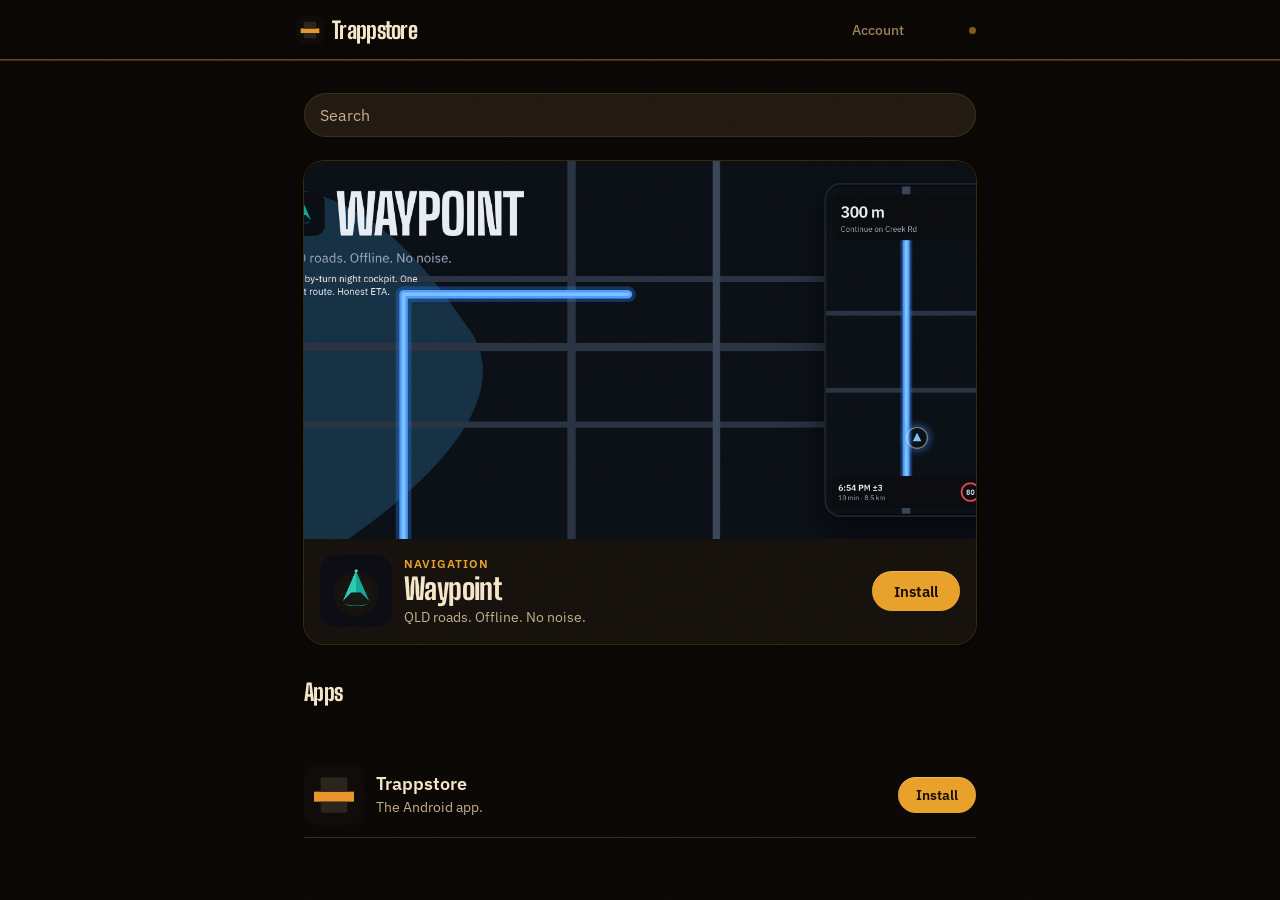
==== commit a8500bed: "Drop notes 0.1.4. Join the line with the whole paste." ====
--- a/index.html
+++ b/index.html
@@ -8,7 +8,7 @@
       name="description"
       content="Install once. Updates come back here."
     />
-    <meta name="theme-color" content="#120E0B" />
+    <meta name="theme-color" content="#0a0705" />
     <meta name="color-scheme" content="dark" />
     <meta name="apple-mobile-web-app-capable" content="yes" />
     <meta name="apple-mobile-web-app-status-bar-style" content="black-translucent" />
@@ -29,8 +29,8 @@
     <link rel="preload" href="/fonts/big-shoulders-display-700_900-normal-832b1554.woff2" as="font" type="font/woff2" crossorigin />
     <link rel="preload" href="/fonts/ibm-plex-sans-400_600-normal-a68a2001.woff2" as="font" type="font/woff2" crossorigin />
     <link rel="stylesheet" href="/fonts/fonts.css" />
-    <script type="module" crossorigin src="/assets/index-Bp-Kqosb.js"></script>
-    <link rel="stylesheet" crossorigin href="/assets/index-CCLpE2PL.css">
+    <script type="module" crossorigin src="/assets/index-U6J2t0oP.js"></script>
+    <link rel="stylesheet" crossorigin href="/assets/index-eR6Kq6Z-.css">
   </head>
   <body>
     <div class="night">
@@ -42,21 +42,19 @@
               <img src="/brand/mark.svg" width="28" height="28" alt="" />
               <span class="brand-name">Trappstore</span>
             </a>
-            <button type="button" class="lamp">
+            <a class="account-link" href="/you">Account</a>
+            <button type="button" class="lamp" aria-label="Open">
               <span class="lamp-dot" aria-hidden="true"></span>
-              <span class="lamp-label">Open</span>
+              <span class="lamp-label visually-hidden">Open</span>
             </button>
           </header>
           <div class="marquee" aria-hidden="true" hidden>
             <div class="marquee-track" id="marquee"></div>
           </div>
           <main class="glass" id="app">
-            <p class="kicker">Loading the shelf</p>
+            <p class="kicker">Loading</p>
           </main>
-          <footer class="sill">
-            <span>SHA-256 · Android 8+</span>
-            <a href="/how">How it works</a>
-          </footer>
+          <footer class="sill"></footer>
         </div>
       </div>
     </div>
--- a/assets/index-eR6Kq6Z-.css
+++ b/assets/index-eR6Kq6Z-.css
@@ -0,0 +1 @@
+@layer tokens{:root{color-scheme:dark;--night: #0a0705;--asphalt: #0a0705;--surface: #16110c;--metal: #100c09;--edge: #3a2e1c;--ink: #f4e6c8;--muted: #c4ae8a;--faint: #9a7f5c;--sodium: #e8a02a;--sodium-hot: #f0b04a;--on-sodium: #140c04;--get: #e8a02a;--on-get: #140c04;--danger: #e07060;--tick: #14b8a6;--trapstar-gold: #e6b422;--glass-shine: oklch(.74 .12 70 / .1);--sodium-spill: oklch(.74 .14 70 / .16);--font-display: "Big Shoulders Display", "Arial Narrow", Impact, sans-serif;--font-body: "IBM Plex Sans", "Segoe UI", system-ui, sans-serif;--font-mono: "IBM Plex Mono", ui-monospace, "Cascadia Mono", monospace;--font-poster: "Big Shoulders Display", "Arial Narrow", Impact, sans-serif;--text-kicker: .75rem;--text-sm: .8125rem;--text-body: 1rem;--text-app: 1.125rem;--text-display: clamp(1.75rem, 4vw, 2.25rem);--leading-display: 1.15;--leading-app: 1.25;--leading-body: 1.45;--track-display: -.02em;--track-kicker: .02em;--track-caps: .06em;--sp-1: 4px;--sp-2: 8px;--sp-3: 12px;--sp-4: 16px;--sp-5: 24px;--sp-6: 32px;--sp-7: 48px;--sp-8: 80px;--r-control: 12px;--r-pill: 999px;--r-card: 20px;--r-icon: 22%;--r-window: 0px;--frame: 0px;--frame-md: 0px;--window-max: 720px;--night-pad: 0px;--night-pad-md: 0px;--os-grid: 100%;--t-micro: .14s;--t-ui: .22s;--t-hero: .42s;--ease-out: cubic-bezier(.16, 1, .3, 1);--ease-in: cubic-bezier(.55, 0, 1, .45);--ease-move: cubic-bezier(.65, 0, .35, 1);--shadow-window: none;--shadow-slot: none;--shadow-card: 0 1px 2px rgb(8 6 4 / .4), 0 12px 32px rgb(8 6 4 / .35)}@media(prefers-reduced-motion:reduce){:root{--t-micro: 0ms;--t-ui: 0ms;--t-hero: 0ms}}}@layer reset,tokens,layout,components,utilities;@layer reset{*,*:before,*:after{box-sizing:border-box}:where(*){margin:0}html{height:100%;background:var(--night)}body{min-height:100svh;line-height:var(--leading-body);-webkit-font-smoothing:antialiased;text-rendering:optimizeLegibility;font-family:var(--font-body);color:var(--ink);background:var(--night)}:where(img,picture,video,svg){display:block;max-inline-size:100%}:where(input,button,textarea,select,a){font:inherit;color:inherit}:where(h1,h2,h3){text-wrap:balance;overflow-wrap:break-word;text-box:trim-both cap alphabetic}:where(p,li,figcaption){text-wrap:pretty}:where(ul,ol)[role=list]{list-style:none;padding:0}a{text-decoration-thickness:1px;text-underline-offset:.18em}:focus-visible{outline:2px solid var(--sodium);outline-offset:3px}::selection{background:var(--sodium);color:var(--on-sodium)}}@layer layout{.night{min-height:100svh;position:relative;isolation:isolate;background:radial-gradient(920px 420px at 50% -12%,var(--sodium-spill),transparent 70%),var(--night);padding:0;padding-top:env(safe-area-inset-top);padding-bottom:env(safe-area-inset-bottom)}.grain{display:block;pointer-events:none;position:fixed;inset:0;z-index:20;opacity:.04;mix-blend-mode:overlay;background-image:url("data:image/svg+xml,%3Csvg xmlns='http://www.w3.org/2000/svg' width='180' height='180'%3E%3Cfilter id='n'%3E%3CfeTurbulence type='fractalNoise' baseFrequency='0.8' numOctaves='2' stitchTiles='stitch'/%3E%3C/filter%3E%3Crect width='100%25' height='100%25' filter='url(%23n)'/%3E%3C/svg%3E");background-size:180px 180px}body[data-room=back] .grain{display:none}@media(prefers-reduced-transparency:reduce){.grain{display:none}}.stage{position:relative;z-index:1;width:100%;margin-inline:auto}.window{background:var(--night);border:0;border-radius:0;box-shadow:none;position:relative;overflow:clip;display:flex;flex-direction:column;min-height:100svh;min-height:100dvh;height:100svh;height:100dvh}.account-link{margin-inline-start:auto;color:var(--faint);text-decoration:none;font-size:.875rem;font-weight:500;padding:8px 4px}.account-link:hover{color:var(--sodium)}.account-link.is-hidden{display:none}.transom{position:relative;flex-shrink:0;z-index:4;display:flex;align-items:center;gap:var(--sp-3);padding:var(--sp-3) var(--sp-4);padding-inline:max(var(--sp-4),calc((100% - var(--window-max)) / 2 + var(--sp-4)));border-bottom:1px solid var(--edge);background:color-mix(in oklch,var(--night) 88%,transparent);backdrop-filter:blur(16px) saturate(140%);-webkit-backdrop-filter:blur(16px) saturate(140%)}.transom:after{content:"";position:absolute;inset-inline:0;bottom:0;height:1px;background:var(--sodium);opacity:.42;transform:scaleX(1);pointer-events:none;transition:opacity var(--t-ui) var(--ease-out),height var(--t-ui) var(--ease-out)}.brand{display:flex;align-items:center;gap:var(--sp-2);text-decoration:none;min-width:0}.brand img{width:28px;height:28px;flex-shrink:0;border-radius:7px}.brand-name{font-family:var(--font-display);font-weight:800;font-size:1.45rem;letter-spacing:-.03em;line-height:.9;color:var(--ink);font-synthesis:none}.lamp{appearance:none;-webkit-appearance:none;background:transparent;border:0;margin-inline-start:0;display:inline-flex;align-items:center;justify-content:flex-end;align-self:stretch;gap:var(--sp-2);font-family:var(--font-body);font-size:var(--text-sm);font-weight:500;letter-spacing:0;text-transform:none;color:var(--faint);user-select:none;-webkit-user-select:none;-webkit-touch-callout:none;touch-action:none;cursor:pointer;padding-block:12px;padding-inline:28px 8px;min-width:64px}.lamp.is-hold,.lamp.is-lit{color:var(--sodium)}.lamp.is-hold .lamp-dot{animation:hold-heat var(--hold-ms, .7s) linear forwards}.window:has(.lamp.is-hold) .transom,.window:has(.lamp.is-lit) .transom{background:color-mix(in oklch,var(--sodium) 12%,var(--night));transition:background var(--hold-ms, .7s) linear}.window:has(.lamp.is-hold) .transom:after,.window:has(.lamp.is-lit) .transom:after{height:2px;opacity:1;transition:opacity var(--hold-ms, .7s) linear,height var(--hold-ms, .7s) linear}@keyframes hold-heat{0%{transform:scale(1);box-shadow:0 0 0 transparent}to{transform:scale(1.6);box-shadow:0 0 16px var(--sodium)}}.lamp-dot{width:7px;height:7px;border-radius:50%;background:var(--sodium);opacity:.55;flex-shrink:0;transition:transform var(--t-ui) var(--ease-out),box-shadow var(--t-ui) var(--ease-out),background var(--t-ui) var(--ease-out)}.lamp.is-hold .lamp-dot,.lamp.is-lit .lamp-dot{background:var(--sodium)}body[data-room=back]{--window-max: 100vw;--frame: 0px;--frame-md: 0px;--r-window: 0px;--night-pad: 0px;--night-pad-md: 0px}body[data-room=back] .night,body[data-room=back] .stage,body[data-room=back] .window{min-height:100svh;min-height:100dvh;width:100%}body[data-room=back] .night{padding-top:0;padding-bottom:0;background:var(--night)}body[data-room=back] .window{box-shadow:none;border-color:transparent;background:transparent}body[data-room=back] .window.is-open .glass{animation:settle var(--t-hero) var(--ease-out) both}body[data-room=back] .glass{overflow:auto;min-height:0}body[data-room=back] .sill{flex-shrink:0}body[data-room=back] .transom{background:color-mix(in oklch,var(--night) 88%,transparent);padding-top:max(var(--sp-3),env(safe-area-inset-top))}body[data-room=back] .brand-name{display:none}body[data-room=back] .lamp{color:var(--sodium)}body[data-room=back] .sill{justify-content:center;gap:var(--sp-7);padding-block:var(--sp-4);padding-bottom:max(var(--sp-4),env(safe-area-inset-bottom));background:color-mix(in oklch,var(--metal) 80%,var(--night))}.marquee{display:none}.glass{position:relative;z-index:2;display:flex;flex-direction:column;gap:var(--sp-5);padding:var(--sp-5) var(--sp-4) var(--sp-6);width:min(100%,var(--window-max));margin-inline:auto;flex:1 1 auto;min-height:0;overflow:auto}body:not([data-room=back]) .sill{display:none}.sill{position:relative;flex-shrink:0;z-index:4;display:flex;flex-wrap:wrap;gap:var(--sp-2) var(--sp-4);justify-content:center;gap:var(--sp-2);padding:var(--sp-2) var(--sp-4);padding-inline:max(var(--sp-4),calc((100% - var(--window-max)) / 2 + var(--sp-4)));padding-bottom:max(var(--sp-2),env(safe-area-inset-bottom));border-top:1px solid var(--edge);background:color-mix(in oklch,var(--night) 88%,transparent);backdrop-filter:blur(16px) saturate(140%);-webkit-backdrop-filter:blur(16px) saturate(140%);font-family:var(--font-body);font-size:var(--text-sm);font-weight:500;color:var(--faint)}.dock-item{color:var(--faint);text-decoration:none;letter-spacing:0;text-transform:none;min-width:5.5rem;text-align:center;padding:10px 16px;border-radius:var(--r-pill)}.dock-item.is-on{color:var(--ink);background:var(--surface)}body[data-room=back] .dock-item{padding:8px 12px;letter-spacing:0}.sill a{color:var(--muted);text-decoration:none}.sill a:hover{color:var(--ink)}@media(min-width:768px){.glass{padding:var(--sp-6) var(--sp-5) var(--sp-7)}body[data-room=back] .night{padding:0}body[data-room=back] .glass{padding:var(--sp-6) var(--sp-5) var(--sp-7)}}@media(prefers-reduced-transparency:reduce){.transom,.sill{backdrop-filter:none;-webkit-backdrop-filter:none;background:var(--night)}}}@layer components{.kicker{font-family:var(--font-body);font-size:var(--text-kicker);font-weight:600;letter-spacing:0;text-transform:none;color:var(--sodium);margin-bottom:var(--sp-2)}.hero .kicker,.app-head .kicker{letter-spacing:.08em;text-transform:uppercase}.display{font-family:var(--font-display);font-weight:800;font-size:var(--text-display);line-height:var(--leading-display);letter-spacing:var(--track-display);text-transform:none;color:var(--ink);margin-bottom:var(--sp-3);font-synthesis:none}.lede{max-width:42ch;color:var(--muted);font-size:1rem;margin-bottom:var(--sp-5)}.slot-row{display:flex;flex-wrap:wrap;gap:var(--sp-2);align-items:center;margin-bottom:var(--sp-5)}.slot{--slot-bg: var(--get);--slot-fg: var(--on-get);appearance:none;border:0;display:inline-flex;align-items:center;justify-content:center;gap:var(--sp-2);min-height:36px;padding:0 18px;background:var(--slot-bg);color:var(--slot-fg);font-family:var(--font-body);font-weight:600;font-size:.875rem;letter-spacing:0;text-transform:none;text-decoration:none;border-radius:var(--r-pill);box-shadow:inset 0 1px color-mix(in oklch,white 22%,transparent);cursor:pointer;transform:translateY(0);transition:transform var(--t-micro) var(--ease-out),filter var(--t-micro) var(--ease-out),background var(--t-micro) var(--ease-out)}.slot:hover{filter:brightness(1.08)}@media(hover:hover){.slot:hover{transform:translateY(-1px)}}.slot:active{transform:translateY(1px) scale(.98);transition-duration:80ms}.slot[aria-disabled=true],.slot.is-dead{--slot-bg: var(--surface);--slot-fg: var(--faint);box-shadow:none;cursor:not-allowed;filter:none;transform:none;pointer-events:none}.slot-ghost{--slot-bg: transparent;--slot-fg: var(--muted);box-shadow:inset 0 0 0 1px var(--edge)}.slot-ghost:hover{--slot-fg: var(--ink)}.text-link{color:var(--sodium);text-decoration:none;font-weight:500;font-size:.9375rem}.text-link:hover{text-decoration:underline}.front{display:grid;gap:var(--sp-5)}.front-bar{display:grid;gap:var(--sp-3);flex-shrink:0}.front-search{width:100%;min-height:44px;padding:0 var(--sp-4);border:0;border-radius:var(--r-pill);background:color-mix(in oklch,var(--sodium) 7%,var(--surface));box-shadow:inset 0 0 0 1px var(--edge);color:var(--ink);font-family:var(--font-body);font-size:1rem;position:relative;z-index:3}@media(max-width:720px){.front-search{min-height:48px;font-size:16px}}.front-search::placeholder{color:var(--muted);opacity:1}.front-search:focus{outline:2px solid var(--sodium);outline-offset:2px}.front-body{display:grid;gap:var(--sp-6)}.app-icon{width:60px;height:60px;border-radius:14px;object-fit:cover;background:var(--surface);flex-shrink:0}.app-icon-lg{width:72px;height:72px;border-radius:16px}.app-icon-xl{width:96px;height:96px;border-radius:22px}.app-icon-glyph{display:grid;place-items:center;font-family:var(--font-body);font-weight:600;font-size:1.15rem;color:var(--ink);background:color-mix(in oklch,var(--row-accent, var(--sodium)) 22%,var(--surface))}.hero{padding:0;background:var(--surface);border:0;border-radius:var(--r-card);overflow:clip;box-shadow:0 0 0 1px color-mix(in oklch,var(--sodium) 22%,transparent),var(--shadow-card)}.hero.has-art{padding:0;overflow:clip;background:var(--surface)}.hero-art{position:relative;display:block;width:100%;aspect-ratio:16 / 9;height:auto;overflow:clip;background:var(--metal);color:inherit}.hero-art img{width:100%;height:100%;object-fit:cover;object-position:center center}.app-version{margin-top:var(--sp-5);color:var(--faint);font-size:var(--text-sm)}.hero-id{display:grid;grid-template-columns:1fr auto;gap:var(--sp-3);align-items:center;padding:var(--sp-4)}.hero-hit{display:grid;grid-template-columns:auto 1fr;gap:var(--sp-3);align-items:center;min-width:0;text-decoration:none;color:inherit}.hero-copy{padding:0;min-width:0}.hero-name{font-family:var(--font-display);font-weight:800;font-size:clamp(1.35rem,3.5vw,1.85rem);line-height:.95;letter-spacing:var(--track-display);text-transform:none;margin:0 0 4px;font-synthesis:none}.hero-tag{color:var(--muted);max-width:36ch;margin:0;font-size:.9rem}.hero-desc{color:var(--muted);max-width:42ch;margin-bottom:var(--sp-4);font-size:.95rem}.hero .slot-row{margin-bottom:0}.hero .slot,.app-head .slot{min-height:40px;padding:0 22px;font-size:.9375rem}.hero .kicker{margin-bottom:2px}@media(max-width:520px){.hero-id{grid-template-columns:1fr}.hero-id .slot{justify-self:start}}.rail-title{font-family:var(--font-display);font-weight:800;font-size:1.45rem;letter-spacing:-.03em;text-transform:none;margin-bottom:var(--sp-3);font-synthesis:none}.cards{display:flex;gap:var(--sp-3);overflow-x:auto;padding-bottom:var(--sp-2);scroll-snap-type:x mandatory;-webkit-overflow-scrolling:touch}.card{flex:0 0 8.5rem;scroll-snap-align:start;display:grid;justify-items:start;gap:8px;padding:0;background:transparent;border:0;text-decoration:none;color:inherit;min-height:0;align-content:start}.card-hit{display:grid;justify-items:start;gap:8px;text-decoration:none;color:inherit;min-width:0;width:100%}.card .slot{min-height:28px;padding:0 12px;font-size:.75rem}.card.has-art{padding:0;overflow:visible}.card-art{display:none}.card-art img{width:100%;height:100%;object-fit:cover}.card-desc{display:none}.card:hover{border-color:transparent}.card:hover .app-icon{filter:brightness(1.06)}.card.is-deck,.hero.is-deck{opacity:.55}.card.is-soon,.hero.is-soon{opacity:.88}.hero.is-soon .hero-art img,.card.is-soon .card-art img,.app-cover.is-soon img{opacity:.38;filter:saturate(.35)}.hero.is-soon .hero-name,.card.is-soon .card-name{opacity:.7}.card.is-soon .card-act{color:var(--faint)}.census{font-family:var(--font-body);font-size:var(--text-kicker);letter-spacing:0;text-transform:none;color:var(--faint)}.os{display:grid;gap:var(--sp-5);justify-items:stretch;width:min(100%,36rem);margin-inline:auto;padding-top:var(--sp-5)}.os-search{width:100%;background:var(--surface);border-color:transparent}.os-body{display:grid;gap:var(--sp-5);justify-items:stretch}.os-clock{font-family:var(--font-poster);font-weight:800;font-size:clamp(4.5rem,22vw,7.5rem);line-height:.85;letter-spacing:var(--track-display);font-variant-numeric:tabular-nums;color:var(--ink);text-align:center}.os-bar{font-family:var(--font-body);font-size:var(--text-kicker);letter-spacing:0;text-transform:none;color:var(--faint);text-align:center}.os-grid{display:grid;grid-template-columns:repeat(4,1fr);gap:var(--sp-5) var(--sp-3);width:min(100%,var(--os-grid));margin-inline:auto}.os-clock,.os-bar{text-align:center}.os-app{display:grid;gap:var(--sp-2);justify-items:center;text-decoration:none;color:inherit;min-width:0;animation:settle var(--t-hero) var(--ease-out) both;animation-delay:calc(var(--i, 0) * 40ms)}.os-glyph{display:grid;place-items:center;width:100%;aspect-ratio:1;background:var(--surface);border:0;border-radius:22%;font-family:var(--font-body);font-weight:600;font-size:clamp(1.15rem,4.5vw,1.65rem);line-height:1;text-transform:uppercase;color:var(--ink);box-shadow:var(--shadow-card)}.os-app:hover .os-glyph{border-color:transparent;background:color-mix(in oklch,var(--row-accent, var(--sodium)) 16%,var(--surface))}.os-label{font-family:var(--font-body);font-size:var(--text-kicker);letter-spacing:0;text-transform:none;color:var(--muted);text-align:center;max-width:100%;line-height:1.25;display:-webkit-box;-webkit-box-orient:vertical;-webkit-line-clamp:2;overflow:hidden}.os-app.is-deck{opacity:.45}.os-run{display:grid;justify-items:center;text-align:center;gap:var(--sp-4);width:min(100%,22rem);margin-inline:auto;padding-top:var(--sp-5)}.os-run .back{justify-self:start}.os-run .lede{margin-bottom:0}.os-run .slot-row{margin-bottom:0;justify-content:center}.os-run-glyph{width:5.5rem}.run{display:grid;gap:var(--sp-4);width:min(100%,22rem);margin-inline:auto;padding-top:var(--sp-5);text-align:center}.run .back{justify-self:start;text-align:start}.run .display{margin-bottom:0}@keyframes settle{0%{opacity:0;transform:translateY(12px)}to{opacity:1;transform:none}}.card-pip{display:none}.card-name{font-family:var(--font-body);font-weight:600;font-size:.9rem;line-height:1.2;text-transform:none;display:-webkit-box;-webkit-box-orient:vertical;-webkit-line-clamp:2;overflow:hidden}.card-tag{color:var(--faint);font-size:.75rem;display:-webkit-box;-webkit-box-orient:vertical;-webkit-line-clamp:1;overflow:hidden}.card-act{margin-top:2px;font-family:var(--font-body);font-size:.75rem;font-weight:600;letter-spacing:0;text-transform:none;color:var(--on-get);background:var(--get);border-radius:var(--r-pill);padding:6px 12px}.app-cover{margin:0 0 var(--sp-5);aspect-ratio:16 / 9;overflow:clip;border:0;border-radius:var(--r-card);background:var(--metal);box-shadow:0 0 0 1px color-mix(in oklch,var(--sodium) 18%,transparent),var(--shadow-card)}.app-cover img{width:100%;height:100%;object-fit:cover}.app-head{display:grid;grid-template-columns:auto 1fr;gap:var(--sp-4);align-items:start;margin-bottom:var(--sp-5)}.app-head-copy .lede{margin-bottom:var(--sp-4)}.app-head .slot-row{margin-bottom:0}.shots{display:flex;gap:var(--sp-3);overflow-x:auto;margin:var(--sp-5) 0;scroll-snap-type:x mandatory;-webkit-overflow-scrolling:touch}.shot{flex:0 0 min(72%,18rem);scroll-snap-align:start;margin:0;overflow:clip;border:0;border-radius:var(--r-card);background:var(--metal)}.shot img{width:100%;height:100%;aspect-ratio:16 / 10;object-fit:cover;display:block}.cats{display:flex;flex-wrap:nowrap;gap:var(--sp-2);overflow-x:auto;padding-bottom:2px}.cat{appearance:none;padding:8px 14px;background:var(--surface);border:0;border-radius:var(--r-pill);font-family:var(--font-body);font-size:var(--text-sm);font-weight:500;letter-spacing:0;text-transform:none;color:var(--muted);cursor:pointer;white-space:nowrap}.cat:hover{color:var(--ink)}.cat.is-on{color:var(--on-get);background:var(--get)}.shelf{display:flex;flex-direction:column;border-top:0}.row{display:grid;grid-template-columns:1fr auto;gap:var(--sp-3);align-items:center;padding:var(--sp-3) 0;border-bottom:1px solid var(--edge);text-decoration:none;color:inherit;min-height:76px;transition:background-color var(--t-ui) var(--ease-out)}.row-hit{display:grid;grid-template-columns:auto 1fr;gap:var(--sp-3);align-items:center;min-width:0;text-decoration:none;color:inherit}.row:hover{background:transparent}.row-n{display:none}.row-copy{display:flex;flex-direction:column;min-width:0}.row-name{display:block;font-family:var(--font-body);font-weight:600;font-size:var(--text-app);line-height:var(--leading-app);letter-spacing:0;text-transform:none}.row-tag{display:block;color:var(--muted);font-size:.875rem;margin-top:2px;white-space:nowrap;overflow:hidden;text-overflow:ellipsis}.row-pip{display:none}.row-action{font-family:var(--font-body);font-size:.75rem;font-weight:600;letter-spacing:0;text-transform:none;color:var(--sodium);white-space:nowrap;background:color-mix(in oklch,var(--sodium) 16%,var(--surface));border-radius:var(--r-pill);padding:6px 12px}.row.is-deck .row-name,.row.is-deck .row-tag,.row.is-deck .row-n{opacity:.55}.row.is-deck .row-action{color:var(--faint)}.back{display:inline-flex;align-items:center;gap:var(--sp-2);font-family:var(--font-body);font-size:var(--text-sm);font-weight:500;letter-spacing:0;text-transform:none;color:var(--sodium);text-decoration:none;margin-bottom:var(--sp-5)}.back:hover{color:var(--ink)}.receipt{margin-top:var(--sp-6);padding:var(--sp-4);background:var(--surface);border:0;border-radius:var(--r-card);font-family:var(--font-mono);font-size:var(--text-sm);color:var(--muted);display:grid;gap:var(--sp-2)}.receipt dt{color:var(--faint);font-size:var(--text-kicker);letter-spacing:0;text-transform:none}.receipt dd{color:var(--ink);overflow-wrap:anywhere;font-variant-numeric:tabular-nums}.receipt-hash{cursor:pointer;border:0;background:none;padding:0;text-align:start;color:var(--ink);font:inherit;font-variant-numeric:tabular-nums}.receipt-hash:hover{color:var(--sodium)}.notes{margin-top:var(--sp-5);color:var(--muted);max-width:52ch}.how-list{display:grid;gap:var(--sp-5);margin-top:var(--sp-5)}.how-n{font-family:var(--font-display);font-weight:800;font-size:1.35rem;line-height:1;color:var(--sodium);letter-spacing:-.03em;font-synthesis:none}.how-title{font-family:var(--font-display);font-weight:800;text-transform:none;letter-spacing:-.03em;font-size:1.35rem;margin:var(--sp-1) 0 var(--sp-2);font-synthesis:none}.how-body{color:var(--muted);max-width:46ch}.banner{margin-bottom:0;padding:var(--sp-3) var(--sp-4);border-left:0;border-radius:var(--r-card);background:var(--surface);color:var(--muted);font-size:.9rem}.banner strong{font-family:var(--font-body);font-weight:600;letter-spacing:0;text-transform:none;color:var(--ink)}.ios-sheet{margin-top:var(--sp-4);padding:var(--sp-4);background:var(--surface);border:0;border-radius:var(--r-card);color:var(--muted);display:grid;gap:var(--sp-2)}.ios-sheet ol{padding-inline-start:1.2rem;display:grid;gap:var(--sp-2)}.empty,.error{padding:var(--sp-7) 0;color:var(--muted)}.error{color:var(--danger)}.stash-file{display:grid;grid-template-columns:1fr auto;gap:var(--sp-3);align-items:center;padding:var(--sp-4) 0;border-bottom:1px solid var(--edge)}.stash-name{font-family:var(--font-mono);font-size:.92rem;color:var(--ink);text-decoration:none;overflow-wrap:anywhere}.stash-name:hover{color:var(--sodium)}.stash-meta{color:var(--faint);font-size:var(--text-sm);font-family:var(--font-mono);margin-top:4px}.ticket{display:grid;gap:var(--sp-3);max-width:28rem}.ticket-miss{color:var(--faint);font-family:var(--font-body);font-size:var(--text-sm)}.rooms{display:grid;grid-template-columns:1fr 1fr;gap:var(--sp-3);margin-bottom:var(--sp-6)}.room-card{display:grid;gap:4px;padding:var(--sp-4);background:var(--surface);border:0;border-radius:var(--r-card);text-decoration:none;color:inherit}.room-card strong{font-family:var(--font-display);font-size:1.25rem;font-weight:800;text-transform:none;letter-spacing:-.03em;font-synthesis:none}.room-card span{color:var(--muted);font-size:.9rem}.room-card:hover{background:color-mix(in oklch,var(--sodium) 10%,var(--surface))}.skel{height:72px;border-radius:var(--r-card);border-bottom:0;background:linear-gradient(90deg,var(--surface) 0%,color-mix(in oklch,var(--ink) 6%,var(--surface)) 50%,var(--surface) 100%);background-size:200% 100%;animation:sheen 1.4s var(--ease-move) infinite}@keyframes sheen{0%{background-position:100% 0}to{background-position:-100% 0}}}@layer utilities{.visually-hidden{position:absolute;width:1px;height:1px;padding:0;margin:-1px;overflow:hidden;clip:rect(0,0,0,0);white-space:nowrap;border:0}}@media(prefers-reduced-motion:reduce){.marquee-track,.skel,.os-app,.lamp.is-hold .lamp-dot{animation:none}}@media(forced-colors:active){.slot{border:1px solid ButtonText}.lamp-dot{forced-color-adjust:none}:focus-visible{outline:2px solid CanvasText}}
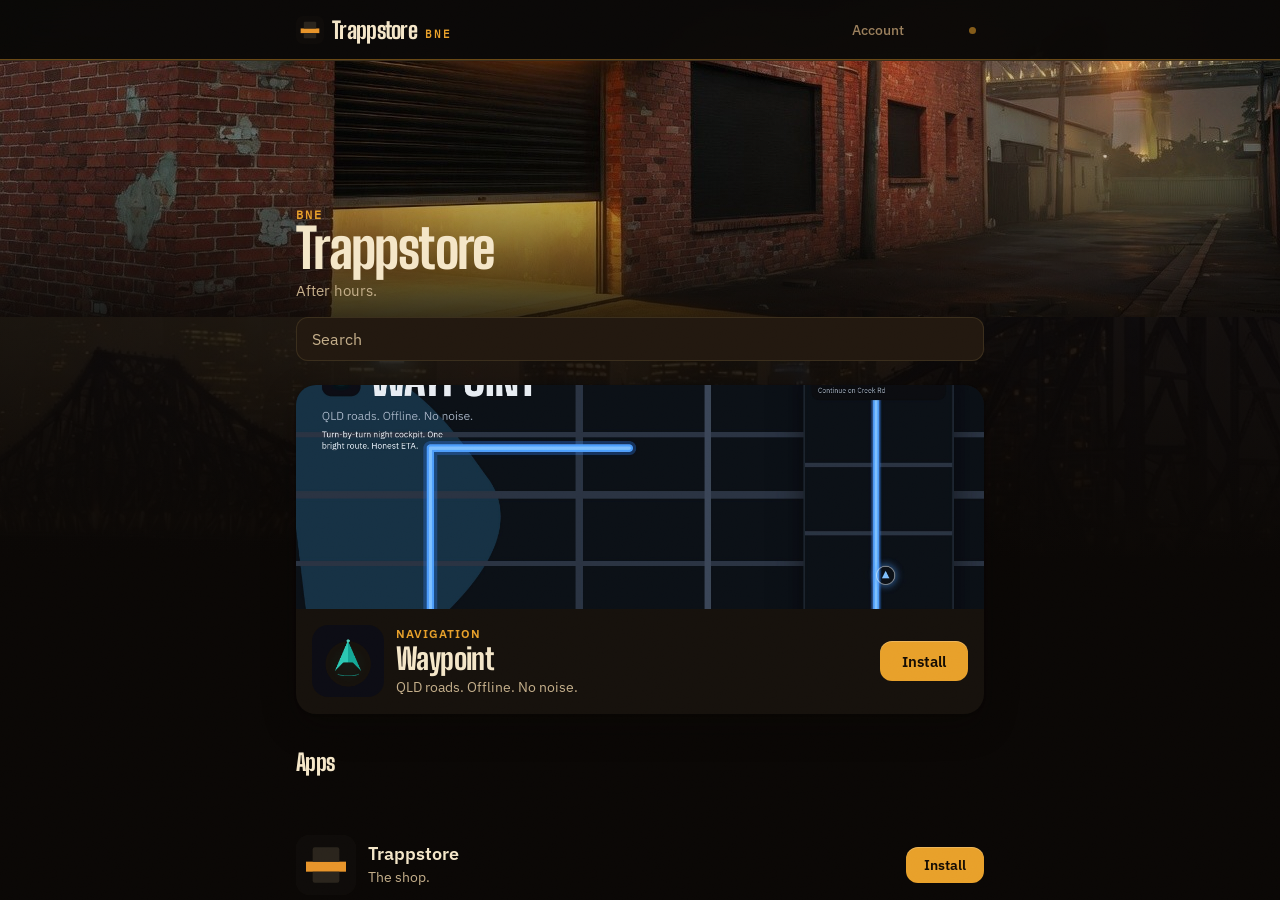
==== commit 9d1a3a56: "Drop store 2.4.11. Shopfront on the glass." ====
--- a/index.html
+++ b/index.html
@@ -6,7 +6,7 @@
     <title>Trappstore</title>
     <meta
       name="description"
-      content="Install once. Updates come back here."
+      content="After hours. Brisbane."
     />
     <meta name="theme-color" content="#0a0705" />
     <meta name="color-scheme" content="dark" />
@@ -22,15 +22,17 @@
     <meta property="og:title" content="Trappstore" />
     <meta
       property="og:description"
-      content="Install once. Updates come back here."
+      content="After hours. Brisbane."
     />
-    <meta property="og:image" content="https://trappstore.com/brand/og.svg" />
+    <meta property="og:image" content="https://trappstore.com/brand/og.jpg" />
+    <meta property="og:image:width" content="1200" />
+    <meta property="og:image:height" content="630" />
     <meta name="twitter:card" content="summary_large_image" />
     <link rel="preload" href="/fonts/big-shoulders-display-700_900-normal-832b1554.woff2" as="font" type="font/woff2" crossorigin />
     <link rel="preload" href="/fonts/ibm-plex-sans-400_600-normal-a68a2001.woff2" as="font" type="font/woff2" crossorigin />
     <link rel="stylesheet" href="/fonts/fonts.css" />
-    <script type="module" crossorigin src="/assets/index-U6J2t0oP.js"></script>
-    <link rel="stylesheet" crossorigin href="/assets/index-eR6Kq6Z-.css">
+    <script type="module" crossorigin src="/assets/index-DmrRC-Sv.js"></script>
+    <link rel="stylesheet" crossorigin href="/assets/index-38kBcNEm.css">
   </head>
   <body>
     <div class="night">
@@ -41,6 +43,7 @@
             <a class="brand" href="/">
               <img src="/brand/mark.svg" width="28" height="28" alt="" />
               <span class="brand-name">Trappstore</span>
+              <span class="brand-place">BNE</span>
             </a>
             <a class="account-link" href="/you">Account</a>
             <button type="button" class="lamp" aria-label="Open">
--- a/assets/index-38kBcNEm.css
+++ b/assets/index-38kBcNEm.css
@@ -0,0 +1 @@
+@layer tokens{:root{color-scheme:dark;--night: #0a0705;--asphalt: #0a0705;--surface: #16110c;--metal: #100c09;--edge: #3a2e1c;--ink: #f4e6c8;--muted: #c4ae8a;--faint: #9a7f5c;--sodium: #e8a02a;--sodium-hot: #f0b04a;--on-sodium: #140c04;--get: #e8a02a;--on-get: #140c04;--danger: #e07060;--tick: #14b8a6;--trapstar-gold: #e6b422;--glass-shine: oklch(.74 .12 70 / .1);--sodium-spill: oklch(.74 .14 70 / .16);--font-display: "Big Shoulders Display", "Arial Narrow", Impact, sans-serif;--font-body: "IBM Plex Sans", "Segoe UI", system-ui, sans-serif;--font-mono: "IBM Plex Mono", ui-monospace, "Cascadia Mono", monospace;--font-poster: "Big Shoulders Display", "Arial Narrow", Impact, sans-serif;--text-kicker: .75rem;--text-sm: .8125rem;--text-body: 1rem;--text-app: 1.125rem;--text-display: clamp(1.75rem, 4vw, 2.25rem);--leading-display: 1.15;--leading-app: 1.25;--leading-body: 1.45;--track-display: -.02em;--track-kicker: .02em;--track-caps: .06em;--sp-1: 4px;--sp-2: 8px;--sp-3: 12px;--sp-4: 16px;--sp-5: 24px;--sp-6: 32px;--sp-7: 48px;--sp-8: 80px;--r-control: 12px;--r-pill: 999px;--r-card: 20px;--r-icon: 22%;--r-window: 0px;--frame: 0px;--frame-md: 0px;--window-max: 720px;--night-pad: 0px;--night-pad-md: 0px;--os-grid: 100%;--t-micro: .14s;--t-ui: .22s;--t-hero: .42s;--ease-out: cubic-bezier(.16, 1, .3, 1);--ease-in: cubic-bezier(.55, 0, 1, .45);--ease-move: cubic-bezier(.65, 0, .35, 1);--shadow-window: none;--shadow-slot: none;--shadow-card: 0 1px 2px rgb(8 6 4 / .4), 0 12px 32px rgb(8 6 4 / .35)}@media(prefers-reduced-motion:reduce){:root{--t-micro: 0ms;--t-ui: 0ms;--t-hero: 0ms}}}@layer reset,tokens,layout,components,utilities;@layer reset{*,*:before,*:after{box-sizing:border-box}:where(*){margin:0}html{height:100%;background:var(--night)}body{min-height:100svh;line-height:var(--leading-body);-webkit-font-smoothing:antialiased;text-rendering:optimizeLegibility;font-family:var(--font-body);color:var(--ink);background:var(--night)}:where(img,picture,video,svg){display:block;max-inline-size:100%}:where(input,button,textarea,select,a){font:inherit;color:inherit}:where(h1,h2,h3){text-wrap:balance;overflow-wrap:break-word;text-box:trim-both cap alphabetic}:where(p,li,figcaption){text-wrap:pretty}:where(ul,ol)[role=list]{list-style:none;padding:0}a{text-decoration-thickness:1px;text-underline-offset:.18em}:focus-visible{outline:2px solid var(--sodium);outline-offset:3px}::selection{background:var(--sodium);color:var(--on-sodium)}}@layer layout{.night{min-height:100svh;position:relative;isolation:isolate;background:radial-gradient(920px 420px at 50% -12%,var(--sodium-spill),transparent 70%),var(--night);padding:0;padding-top:env(safe-area-inset-top);padding-bottom:env(safe-area-inset-bottom)}.grain{display:block;pointer-events:none;position:fixed;inset:0;z-index:20;opacity:.04;mix-blend-mode:overlay;background-image:url("data:image/svg+xml,%3Csvg xmlns='http://www.w3.org/2000/svg' width='180' height='180'%3E%3Cfilter id='n'%3E%3CfeTurbulence type='fractalNoise' baseFrequency='0.8' numOctaves='2' stitchTiles='stitch'/%3E%3C/filter%3E%3Crect width='100%25' height='100%25' filter='url(%23n)'/%3E%3C/svg%3E");background-size:180px 180px}body[data-room=back] .grain,body[data-room=line] .grain{display:none}@media(prefers-reduced-transparency:reduce){.grain{display:none}}.stage{position:relative;z-index:1;width:100%;margin-inline:auto}.window{background:linear-gradient(180deg,rgb(10 7 5 / .58) 0%,var(--night) 62%),url(/brand/bne-night.jpg) center 28% / cover no-repeat;border:0;border-radius:0;box-shadow:none;position:relative;overflow:clip;display:flex;flex-direction:column;min-height:100svh;min-height:100dvh;height:100svh;height:100dvh}.account-link{margin-inline-start:auto;color:var(--faint);text-decoration:none;font-size:.875rem;font-weight:500;padding:8px 4px}.account-link:hover{color:var(--sodium)}.account-link.is-hidden{display:none}.transom{position:relative;flex-shrink:0;z-index:4;display:flex;align-items:center;gap:var(--sp-3);padding:var(--sp-3) var(--sp-4);padding-inline:max(var(--sp-4),calc((100% - var(--window-max)) / 2 + var(--sp-4)));border-bottom:1px solid var(--edge);background:color-mix(in oklch,var(--night) 88%,transparent);backdrop-filter:blur(16px) saturate(140%);-webkit-backdrop-filter:blur(16px) saturate(140%)}.transom:after{content:"";position:absolute;inset-inline:0;bottom:0;height:1px;background:var(--sodium);opacity:.42;transform:scaleX(1);pointer-events:none;transition:opacity var(--t-ui) var(--ease-out),height var(--t-ui) var(--ease-out)}.brand{display:flex;align-items:center;gap:var(--sp-2);text-decoration:none;min-width:0}.brand img{width:28px;height:28px;flex-shrink:0;border-radius:7px}.brand-name{font-family:var(--font-display);font-weight:800;font-size:1.45rem;letter-spacing:-.03em;line-height:.9;color:var(--ink);font-synthesis:none}.brand-place{font-family:var(--font-mono);font-size:.68rem;font-weight:700;letter-spacing:.16em;color:var(--sodium);align-self:end;margin-bottom:1px}.lamp{appearance:none;-webkit-appearance:none;background:transparent;border:0;margin-inline-start:0;display:inline-flex;align-items:center;justify-content:flex-end;align-self:stretch;gap:var(--sp-2);font-family:var(--font-body);font-size:var(--text-sm);font-weight:500;letter-spacing:0;text-transform:none;color:var(--faint);user-select:none;-webkit-user-select:none;-webkit-touch-callout:none;touch-action:none;cursor:pointer;padding-block:12px;padding-inline:28px 8px;min-width:64px}.lamp.is-hold,.lamp.is-lit{color:var(--sodium)}.lamp.is-hold .lamp-dot{animation:hold-heat var(--hold-ms, .7s) linear forwards}.window:has(.lamp.is-hold) .transom,.window:has(.lamp.is-lit) .transom{background:color-mix(in oklch,var(--sodium) 12%,var(--night));transition:background var(--hold-ms, .7s) linear}.window:has(.lamp.is-hold) .transom:after,.window:has(.lamp.is-lit) .transom:after{height:2px;opacity:1;transition:opacity var(--hold-ms, .7s) linear,height var(--hold-ms, .7s) linear}@keyframes hold-heat{0%{transform:scale(1);box-shadow:0 0 0 transparent}to{transform:scale(1.6);box-shadow:0 0 16px var(--sodium)}}.lamp-dot{width:7px;height:7px;border-radius:50%;background:var(--sodium);opacity:.55;flex-shrink:0;transition:transform var(--t-ui) var(--ease-out),box-shadow var(--t-ui) var(--ease-out),background var(--t-ui) var(--ease-out)}.lamp.is-hold .lamp-dot,.lamp.is-lit .lamp-dot{background:var(--sodium)}body[data-room=back]{--window-max: 100vw;--frame: 0px;--frame-md: 0px;--r-window: 0px;--night-pad: 0px;--night-pad-md: 0px}body[data-room=back] .night,body[data-room=back] .stage,body[data-room=back] .window{min-height:100svh;min-height:100dvh;width:100%}body[data-room=back] .night{padding-top:0;padding-bottom:0;background:var(--night)}body[data-room=back] .window{box-shadow:none;border-color:transparent;background:linear-gradient(180deg,#0a07056b,#0a0705c7),url(/brand/den.jpg) center 42% / cover no-repeat}body[data-room=line] .night,body[data-room=line] .stage,body[data-room=line] .window{min-height:100svh;min-height:100dvh;width:100%}body[data-room=line] .window{box-shadow:none;border-color:transparent;background:linear-gradient(180deg,#0a070580,#0a0705d1),url(/brand/till.jpg) center 70% / cover no-repeat}body[data-room=back] .window.is-open .glass,body[data-room=line] .window.is-open .glass{animation:shutter-up var(--t-hero) var(--ease-out) both}@keyframes shutter-up{0%{clip-path:inset(0 0 100% 0);opacity:.35}to{clip-path:inset(0);opacity:1}}@media(prefers-reduced-motion:reduce){body[data-room=back] .window.is-open .glass,body[data-room=line] .window.is-open .glass{animation:none}}body[data-room=back] .glass{overflow:auto;min-height:0}body[data-room=back] .sill{flex-shrink:0}body[data-room=back] .transom{background:color-mix(in oklch,var(--night) 88%,transparent);padding-top:max(var(--sp-3),env(safe-area-inset-top))}body[data-room=back] .brand-name,body[data-room=back] .brand-place,body[data-room=line] .brand-name,body[data-room=line] .brand-place{display:none}body[data-room=back] .lamp{color:var(--sodium)}body[data-room=back] .sill{justify-content:center;gap:var(--sp-7);padding-block:var(--sp-4);padding-bottom:max(var(--sp-4),env(safe-area-inset-bottom));background:color-mix(in oklch,var(--metal) 80%,var(--night))}.marquee{display:none}.glass{position:relative;z-index:2;display:flex;flex-direction:column;gap:var(--sp-5);padding:var(--sp-5) var(--sp-4) var(--sp-6);width:min(100%,var(--window-max));margin-inline:auto;flex:1 1 auto;min-height:0;overflow:auto}.glass:has(.mast),.glass:has(.how-plate),.glass:has(.account-plate){padding-top:0;padding-inline:0;width:100%}.glass:has(.mast) .front-bar,.glass:has(.mast) .front-body{width:min(100%,var(--window-max));margin-inline:auto;padding-inline:var(--sp-4)}.glass:has(.mast) .front-bar{margin-top:calc(-1 * var(--sp-5));position:relative;z-index:3}.glass:has(.account-plate) .account{width:min(100%,var(--window-max));margin-inline:auto;padding-inline:var(--sp-4)}.glass:has(.how-plate) .how{width:min(100%,var(--window-max));margin-inline:auto;padding-inline:var(--sp-4)}body:not([data-room=back]) .sill{display:none}.sill{position:relative;flex-shrink:0;z-index:4;display:flex;flex-wrap:wrap;gap:var(--sp-2) var(--sp-4);justify-content:center;gap:var(--sp-2);padding:var(--sp-2) var(--sp-4);padding-inline:max(var(--sp-4),calc((100% - var(--window-max)) / 2 + var(--sp-4)));padding-bottom:max(var(--sp-2),env(safe-area-inset-bottom));border-top:1px solid var(--edge);background:color-mix(in oklch,var(--night) 88%,transparent);backdrop-filter:blur(16px) saturate(140%);-webkit-backdrop-filter:blur(16px) saturate(140%);font-family:var(--font-body);font-size:var(--text-sm);font-weight:500;color:var(--faint)}.dock-item{color:var(--faint);text-decoration:none;letter-spacing:0;text-transform:none;min-width:5.5rem;text-align:center;padding:10px 16px;border-radius:var(--r-pill)}.dock-item.is-on{color:var(--ink);background:var(--surface)}body[data-room=back] .dock-item{padding:8px 12px;letter-spacing:0}.sill a{color:var(--muted);text-decoration:none}.sill a:hover{color:var(--ink)}@media(min-width:768px){.glass{padding:var(--sp-6) var(--sp-5) var(--sp-7)}body[data-room=back] .night{padding:0}body[data-room=back] .glass{padding:var(--sp-6) var(--sp-5) var(--sp-7)}}@media(prefers-reduced-transparency:reduce){.transom,.sill{backdrop-filter:none;-webkit-backdrop-filter:none;background:var(--night)}.window{background:var(--night)}}}@layer components{.kicker{font-family:var(--font-body);font-size:var(--text-kicker);font-weight:600;letter-spacing:0;text-transform:none;color:var(--sodium);margin-bottom:var(--sp-2)}.hero .kicker,.app-head .kicker{letter-spacing:.08em;text-transform:uppercase}.display{font-family:var(--font-display);font-weight:800;font-size:var(--text-display);line-height:var(--leading-display);letter-spacing:var(--track-display);text-transform:none;color:var(--ink);margin-bottom:var(--sp-3);font-synthesis:none}.lede{max-width:42ch;color:var(--muted);font-size:1rem;margin-bottom:var(--sp-5)}.slot-row{display:flex;flex-wrap:wrap;gap:var(--sp-2);align-items:center;margin-bottom:var(--sp-5)}.slot{--slot-bg: var(--get);--slot-fg: var(--on-get);appearance:none;border:0;display:inline-flex;align-items:center;justify-content:center;gap:var(--sp-2);min-height:36px;padding:0 18px;background:var(--slot-bg);color:var(--slot-fg);font-family:var(--font-body);font-weight:600;font-size:.875rem;letter-spacing:0;text-transform:none;text-decoration:none;border-radius:var(--r-control);box-shadow:inset 0 1px color-mix(in oklch,white 22%,transparent);cursor:pointer;transform:translateY(0);transition:transform var(--t-micro) var(--ease-out),filter var(--t-micro) var(--ease-out),background var(--t-micro) var(--ease-out)}.slot:hover{filter:brightness(1.08)}@media(hover:hover){.slot:hover{transform:translateY(-1px)}}.slot:active{transform:translateY(1px) scale(.98);transition-duration:80ms}.slot[aria-disabled=true],.slot.is-dead{--slot-bg: var(--surface);--slot-fg: var(--faint);box-shadow:none;cursor:not-allowed;filter:none;transform:none;pointer-events:none}.slot-ghost{--slot-bg: transparent;--slot-fg: var(--muted);box-shadow:inset 0 0 0 1px var(--edge)}.slot-ghost:hover{--slot-fg: var(--ink)}.text-link{color:var(--sodium);text-decoration:none;font-weight:500;font-size:.9375rem}.text-link:hover{text-decoration:underline}.front{display:grid;gap:var(--sp-5)}.mast{position:relative;isolation:isolate;overflow:clip;margin-inline:0;width:100%;max-width:none;aspect-ratio:2.15 / 1;min-height:11rem;max-height:min(16rem,40svh);background-color:var(--metal);background-image:url(/brand/shopfront.jpg);background-size:cover;background-position:28% 72%;background-repeat:no-repeat}.mast-art{position:absolute;inset:0;width:100%;height:100%;max-inline-size:none;object-fit:cover;object-position:28% 72%}.mast:after{content:"";position:absolute;inset:0;z-index:1;pointer-events:none;background:linear-gradient(180deg,#0a070514,#0a070538 48%,#0a0705d1)}.mast-stamp{position:relative;z-index:2;display:grid;align-content:end;min-height:11rem;height:100%;padding-block:var(--sp-4);padding-inline:max(var(--sp-4),calc((100vw - var(--window-max)) / 2 + var(--sp-4)))}.mast-place{font-family:var(--font-mono);font-size:var(--text-kicker);font-weight:700;letter-spacing:.16em;color:var(--sodium);margin:0}.mast-name{font-family:var(--font-display);font-weight:800;font-size:clamp(2.15rem,9vw,3.4rem);letter-spacing:-.03em;line-height:.88;color:var(--ink);margin:2px 0 0;font-synthesis:none}.mast-tag{color:var(--muted);margin:6px 0 0;font-size:.95rem}.front-bar{display:grid;gap:var(--sp-3);flex-shrink:0}.front-search{width:100%;min-height:44px;padding:0 var(--sp-4);border:0;border-radius:var(--r-control);background:color-mix(in oklch,var(--sodium) 10%,var(--metal));box-shadow:inset 0 0 0 1px var(--edge);color:var(--ink);font-family:var(--font-body);font-size:1rem;position:relative;z-index:3}@media(max-width:720px){.front-search{min-height:48px;font-size:16px}}.front-search::placeholder{color:var(--muted);opacity:1}.front-search:focus{outline:2px solid var(--sodium);outline-offset:2px}.front-body{display:grid;gap:var(--sp-6)}.app-icon{width:60px;height:60px;border-radius:14px;object-fit:cover;background:var(--surface);flex-shrink:0}.app-icon-lg{width:72px;height:72px;border-radius:16px}.app-icon-xl{width:96px;height:96px;border-radius:22px}.app-icon-glyph{display:grid;place-items:center;font-family:var(--font-body);font-weight:600;font-size:1.15rem;color:var(--ink);background:color-mix(in oklch,var(--row-accent, var(--sodium)) 22%,var(--surface))}.hero{padding:0;background:var(--surface);border:0;border-radius:var(--r-card);overflow:clip;box-shadow:var(--shadow-card)}.hero.has-art{padding:0;overflow:clip;background:var(--surface)}.hero-art{position:relative;display:block;width:100%;aspect-ratio:2 / 1;max-height:12.5rem;height:auto;overflow:clip;background:var(--metal);color:inherit}@media(min-width:768px){.hero-art{max-height:14rem}}.hero-art img{width:100%;height:100%;object-fit:cover;object-position:center center}.app-version{margin-top:var(--sp-5);color:var(--faint);font-size:var(--text-sm)}.hero-id{display:grid;grid-template-columns:1fr auto;gap:var(--sp-3);align-items:center;padding:var(--sp-4)}.hero-hit{display:grid;grid-template-columns:auto 1fr;gap:var(--sp-3);align-items:center;min-width:0;text-decoration:none;color:inherit}.hero-copy{padding:0;min-width:0}.hero-name{font-family:var(--font-display);font-weight:800;font-size:clamp(1.35rem,3.5vw,1.85rem);line-height:.95;letter-spacing:var(--track-display);text-transform:none;margin:0 0 4px;font-synthesis:none}.hero-tag{color:var(--muted);max-width:36ch;margin:0;font-size:.9rem}.hero-desc{color:var(--muted);max-width:42ch;margin-bottom:var(--sp-4);font-size:.95rem}.hero .slot-row{margin-bottom:0}.hero .slot,.app-head .slot{min-height:40px;padding:0 22px;font-size:.9375rem}.hero .kicker{margin-bottom:2px}@media(max-width:520px){.hero-id{grid-template-columns:1fr}.hero-id .slot{justify-self:start}}.rail-title{font-family:var(--font-display);font-weight:800;font-size:1.45rem;letter-spacing:-.03em;text-transform:none;margin-bottom:var(--sp-3);font-synthesis:none}.cards{display:flex;gap:var(--sp-3);overflow-x:auto;padding-bottom:var(--sp-2);scroll-snap-type:x mandatory;-webkit-overflow-scrolling:touch}.card{flex:0 0 8.5rem;scroll-snap-align:start;display:grid;justify-items:start;gap:8px;padding:0;background:transparent;border:0;text-decoration:none;color:inherit;min-height:0;align-content:start}.card-hit{display:grid;justify-items:start;gap:8px;text-decoration:none;color:inherit;min-width:0;width:100%}.card .slot{min-height:28px;padding:0 12px;font-size:.75rem}.card.has-art{padding:0;overflow:visible}.card-art{display:none}.card-art img{width:100%;height:100%;object-fit:cover}.card-desc{display:none}.card:hover{border-color:transparent}.card:hover .app-icon{filter:brightness(1.06)}.card.is-deck,.hero.is-deck{opacity:.55}.card.is-soon,.hero.is-soon{opacity:.88}.hero.is-soon .hero-art img,.card.is-soon .card-art img,.app-cover.is-soon img{opacity:.38;filter:saturate(.35)}.hero.is-soon .hero-name,.card.is-soon .card-name{opacity:.7}.card.is-soon .card-act{color:var(--faint)}.census{font-family:var(--font-body);font-size:var(--text-kicker);letter-spacing:0;text-transform:none;color:var(--faint)}.os{display:grid;gap:var(--sp-5);justify-items:stretch;width:min(100%,36rem);margin-inline:auto;padding-top:var(--sp-6)}.os-place{font-family:var(--font-mono);font-size:var(--text-kicker);font-weight:700;letter-spacing:.18em;color:var(--sodium);text-align:center;margin:0;text-shadow:0 1px 12px rgb(10 7 5 / .8)}.os-search{width:100%;background:var(--surface);border-color:transparent}.os-body{display:grid;gap:var(--sp-5);justify-items:stretch}.os-clock{font-family:var(--font-poster);font-weight:800;font-size:clamp(4.5rem,22vw,7.5rem);line-height:.85;letter-spacing:var(--track-display);font-variant-numeric:tabular-nums;color:var(--ink);text-align:center;text-shadow:0 0 40px color-mix(in oklch,var(--sodium) 35%,transparent),0 8px 24px rgb(10 7 5 / .7)}.os-bar{font-family:var(--font-body);font-size:var(--text-kicker);letter-spacing:0;text-transform:none;color:var(--faint);text-align:center}.os-grid{display:grid;grid-template-columns:repeat(4,1fr);gap:var(--sp-5) var(--sp-3);width:min(100%,var(--os-grid));margin-inline:auto}.os-board{padding:var(--sp-5) var(--sp-4);background:color-mix(in oklch,var(--metal) 78%,transparent);border-radius:var(--r-card);box-shadow:var(--shadow-card);backdrop-filter:blur(14px) saturate(120%);-webkit-backdrop-filter:blur(14px) saturate(120%)}.os-clock,.os-bar{text-align:center}.os-app{display:grid;gap:var(--sp-2);justify-items:center;text-decoration:none;color:inherit;min-width:0;animation:settle var(--t-hero) var(--ease-out) both;animation-delay:calc(var(--i, 0) * 40ms)}.os-glyph{display:grid;place-items:center;width:100%;aspect-ratio:1;background:var(--surface);border:0;border-radius:18%;font-family:var(--font-body);font-weight:600;font-size:clamp(1.15rem,4.5vw,1.65rem);line-height:1;text-transform:uppercase;color:var(--ink);box-shadow:inset 0 1px color-mix(in oklch,white 14%,transparent),0 10px 24px #08060480}.os-app:hover .os-glyph{border-color:transparent;background:color-mix(in oklch,var(--row-accent, var(--sodium)) 16%,var(--surface))}.os-label{font-family:var(--font-body);font-size:var(--text-kicker);letter-spacing:0;text-transform:none;color:var(--muted);text-align:center;max-width:100%;line-height:1.25;display:-webkit-box;-webkit-box-orient:vertical;-webkit-line-clamp:2;overflow:hidden}.os-app.is-deck{opacity:.45}.os-run{display:grid;justify-items:center;text-align:center;gap:var(--sp-4);width:min(100%,22rem);margin-inline:auto;padding-top:var(--sp-5)}.os-run .back{justify-self:start}.os-run .lede{margin-bottom:0}.os-run .slot-row{margin-bottom:0;justify-content:center}.os-run-glyph{width:5.5rem}.run{display:grid;gap:var(--sp-4);width:min(100%,22rem);margin-inline:auto;padding-top:var(--sp-5);text-align:center}.run .back{justify-self:start;text-align:start}.run .display{margin-bottom:0}@keyframes settle{0%{opacity:0;transform:translateY(12px)}to{opacity:1;transform:none}}.card-pip{display:none}.card-name{font-family:var(--font-body);font-weight:600;font-size:.9rem;line-height:1.2;text-transform:none;display:-webkit-box;-webkit-box-orient:vertical;-webkit-line-clamp:2;overflow:hidden}.card-tag{color:var(--faint);font-size:.75rem;display:-webkit-box;-webkit-box-orient:vertical;-webkit-line-clamp:1;overflow:hidden}.card-act{margin-top:2px;font-family:var(--font-body);font-size:.75rem;font-weight:600;letter-spacing:0;text-transform:none;color:var(--on-get);background:var(--get);border-radius:var(--r-pill);padding:6px 12px}.app-cover{margin:0 0 var(--sp-5);aspect-ratio:16 / 9;overflow:clip;border:0;border-radius:var(--r-card);background:var(--metal);box-shadow:0 0 0 1px color-mix(in oklch,var(--sodium) 18%,transparent),var(--shadow-card)}.app-cover img{width:100%;height:100%;object-fit:cover}.app-head{display:grid;grid-template-columns:auto 1fr;gap:var(--sp-4);align-items:start;margin-bottom:var(--sp-5)}.app-head-copy .lede{margin-bottom:var(--sp-4)}.app-head .slot-row{margin-bottom:0}.shots{display:flex;gap:var(--sp-3);overflow-x:auto;margin:var(--sp-5) 0;scroll-snap-type:x mandatory;-webkit-overflow-scrolling:touch}.shot{flex:0 0 min(72%,18rem);scroll-snap-align:start;margin:0;overflow:clip;border:0;border-radius:var(--r-card);background:var(--metal)}.shot img{width:100%;height:100%;aspect-ratio:16 / 10;object-fit:cover;display:block}.cats{display:flex;flex-wrap:nowrap;gap:var(--sp-2);overflow-x:auto;padding-bottom:2px}.cat{appearance:none;padding:8px 14px;background:var(--surface);border:0;border-radius:var(--r-pill);font-family:var(--font-body);font-size:var(--text-sm);font-weight:500;letter-spacing:0;text-transform:none;color:var(--muted);cursor:pointer;white-space:nowrap}.cat:hover{color:var(--ink)}.cat.is-on{color:var(--on-get);background:var(--get)}.shelf{display:flex;flex-direction:column;border-top:0}.row{display:grid;grid-template-columns:1fr auto;gap:var(--sp-3);align-items:center;padding:var(--sp-3) 0;border-bottom:1px solid var(--edge);text-decoration:none;color:inherit;min-height:76px;transition:background-color var(--t-ui) var(--ease-out)}.row-hit{display:grid;grid-template-columns:auto 1fr;gap:var(--sp-3);align-items:center;min-width:0;text-decoration:none;color:inherit}.row:hover{background:transparent}.row-n{display:none}.row-copy{display:flex;flex-direction:column;min-width:0}.row-name{display:block;font-family:var(--font-body);font-weight:600;font-size:var(--text-app);line-height:var(--leading-app);letter-spacing:0;text-transform:none}.row-tag{display:block;color:var(--muted);font-size:.875rem;margin-top:2px;white-space:nowrap;overflow:hidden;text-overflow:ellipsis}.row-pip{display:none}.row-action{font-family:var(--font-body);font-size:.75rem;font-weight:600;letter-spacing:0;text-transform:none;color:var(--sodium);white-space:nowrap;background:color-mix(in oklch,var(--sodium) 16%,var(--surface));border-radius:var(--r-pill);padding:6px 12px}.row.is-deck .row-name,.row.is-deck .row-tag,.row.is-deck .row-n{opacity:.55}.row.is-deck .row-action{color:var(--faint)}.back{display:inline-flex;align-items:center;gap:var(--sp-2);font-family:var(--font-body);font-size:var(--text-sm);font-weight:500;letter-spacing:0;text-transform:none;color:var(--sodium);text-decoration:none;margin-bottom:var(--sp-5)}.back:hover{color:var(--ink)}.receipt{margin-top:var(--sp-6);padding:var(--sp-4);background:var(--surface);border:0;border-radius:var(--r-card);font-family:var(--font-mono);font-size:var(--text-sm);color:var(--muted);display:grid;gap:var(--sp-2)}.receipt dt{color:var(--faint);font-size:var(--text-kicker);letter-spacing:0;text-transform:none}.receipt dd{color:var(--ink);overflow-wrap:anywhere;font-variant-numeric:tabular-nums}.receipt-hash{cursor:pointer;border:0;background:none;padding:0;text-align:start;color:var(--ink);font:inherit;font-variant-numeric:tabular-nums}.receipt-hash:hover{color:var(--sodium)}.notes{margin-top:var(--sp-5);color:var(--muted);max-width:52ch}.how-plate,.account-plate{position:relative;overflow:clip;margin-inline:calc(-1 * var(--sp-4));width:calc(100% + 2 * var(--sp-4));margin-bottom:var(--sp-5);aspect-ratio:2 / 1;max-height:min(14rem,36svh);background-color:var(--metal);background-image:url(/brand/till.jpg);background-size:cover;background-position:50% 70%;background-repeat:no-repeat}.how-plate img,.account-plate img{width:100%;height:100%;max-inline-size:none;object-fit:cover;object-position:50% 70%}@media(min-width:768px){.how-plate,.account-plate{margin-inline:calc(-1 * var(--sp-5));width:calc(100% + 2 * var(--sp-5));border-radius:var(--r-card)}}.how-list{display:grid;gap:var(--sp-5);margin-top:var(--sp-5)}.how-n{font-family:var(--font-display);font-weight:800;font-size:1.35rem;line-height:1;color:var(--sodium);letter-spacing:-.03em;font-synthesis:none}.how-title{font-family:var(--font-display);font-weight:800;text-transform:none;letter-spacing:-.03em;font-size:1.35rem;margin:var(--sp-1) 0 var(--sp-2);font-synthesis:none}.how-body{color:var(--muted);max-width:46ch}.banner{margin-bottom:0;padding:var(--sp-3) var(--sp-4);border-left:0;border-radius:var(--r-card);background:var(--surface);color:var(--muted);font-size:.9rem}.banner strong{font-family:var(--font-body);font-weight:600;letter-spacing:0;text-transform:none;color:var(--ink)}.ios-sheet{margin-top:var(--sp-4);padding:var(--sp-4);background:var(--surface);border:0;border-radius:var(--r-card);color:var(--muted);display:grid;gap:var(--sp-2)}.ios-sheet ol{padding-inline-start:1.2rem;display:grid;gap:var(--sp-2)}.empty,.error{padding:var(--sp-7) 0;color:var(--muted)}.error{color:var(--danger)}.stash-file{display:grid;grid-template-columns:1fr auto;gap:var(--sp-3);align-items:center;padding:var(--sp-4) 0;border-bottom:1px solid var(--edge)}.stash-name{font-family:var(--font-mono);font-size:.92rem;color:var(--ink);text-decoration:none;overflow-wrap:anywhere}.stash-name:hover{color:var(--sodium)}.stash-meta{color:var(--faint);font-size:var(--text-sm);font-family:var(--font-mono);margin-top:4px}.ticket{display:grid;gap:var(--sp-3);max-width:28rem}.ticket-miss{color:var(--faint);font-family:var(--font-body);font-size:var(--text-sm)}.rooms{display:grid;grid-template-columns:1fr 1fr;gap:var(--sp-3);margin-bottom:var(--sp-6)}.room-card{display:grid;gap:4px;padding:var(--sp-4);background:var(--surface);border:0;border-radius:var(--r-card);text-decoration:none;color:inherit}.room-card strong{font-family:var(--font-display);font-size:1.25rem;font-weight:800;text-transform:none;letter-spacing:-.03em;font-synthesis:none}.room-card span{color:var(--muted);font-size:.9rem}.room-card:hover{background:color-mix(in oklch,var(--sodium) 10%,var(--surface))}.skel{height:72px;border-radius:var(--r-card);border-bottom:0;background:linear-gradient(90deg,var(--surface) 0%,color-mix(in oklch,var(--ink) 6%,var(--surface)) 50%,var(--surface) 100%);background-size:200% 100%;animation:sheen 1.4s var(--ease-move) infinite}@keyframes sheen{0%{background-position:100% 0}to{background-position:-100% 0}}}@layer utilities{.visually-hidden{position:absolute;width:1px;height:1px;padding:0;margin:-1px;overflow:hidden;clip:rect(0,0,0,0);white-space:nowrap;border:0}}@media(prefers-reduced-motion:reduce){.marquee-track,.skel,.os-app,.lamp.is-hold .lamp-dot{animation:none}}@media(forced-colors:active){.slot{border:1px solid ButtonText}.lamp-dot{forced-color-adjust:none}:focus-visible{outline:2px solid CanvasText}}
